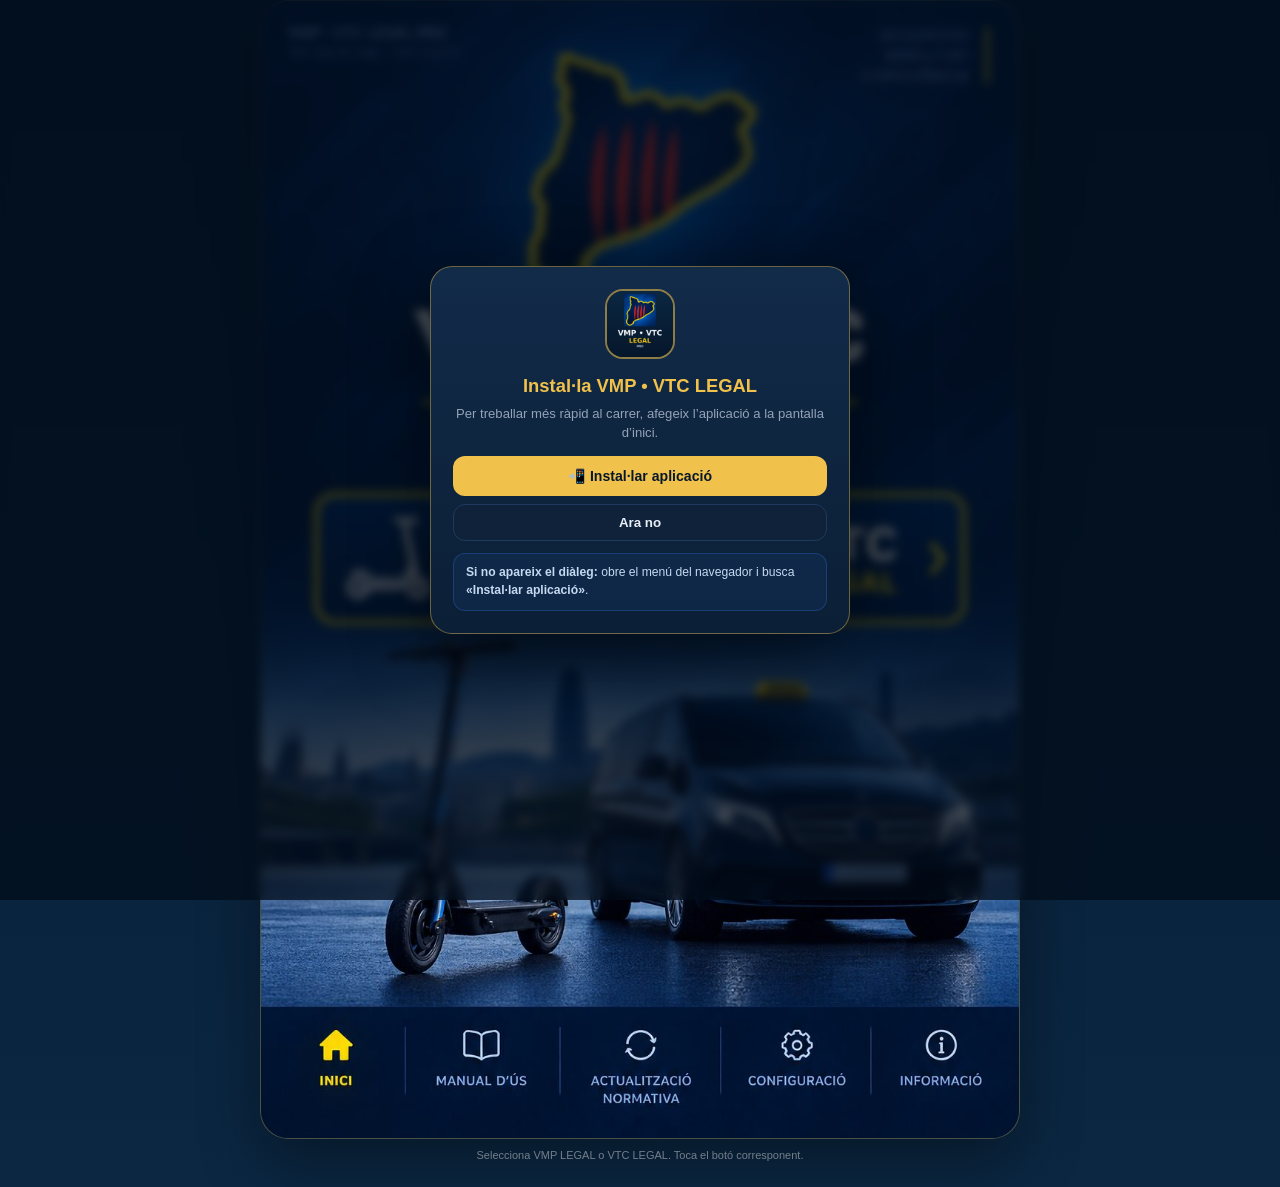
==== index.html @ f9c55f1a "Restore original home screen appearance" ====
<!doctype html>
<html lang="ca">
<head>
  <meta charset="utf-8">
  <meta name="viewport" content="width=device-width,initial-scale=1,viewport-fit=cover">
  <meta name="theme-color" content="#0b2742">
  <meta name="apple-mobile-web-app-capable" content="yes">
  <meta name="apple-mobile-web-app-status-bar-style" content="black-translucent">
  <meta name="apple-mobile-web-app-title" content="VMP • VTC">
  <link rel="manifest" href="./manifest.json">
  <link rel="preload" as="image" href="./home-splash.jpg" fetchpriority="high">
  <link rel="icon" href="./icon-192.png">
  <link rel="apple-touch-icon" href="./icon-192.png">
  <title>VMP • VTC</title>
  <style>

    :root {
      --bg: #0a1628;
      --card: #12253f;
      --accent: #f0c14b;
      --accent2: #3b82f6;
      --text: #e8eef7;
      --muted: #94a3b8;
      --danger: #ef4444;
      --ok: #22c55e;
      --border: #1e3a5f;
    }
    * { box-sizing: border-box; margin: 0; padding: 0; -webkit-tap-highlight-color: transparent; }
    body {
      font-family: -apple-system, BlinkMacSystemFont, "Segoe UI", Roboto, "Helvetica Neue", Arial, sans-serif;
      background: var(--bg);
      color: var(--text);
      min-height: 100dvh;
      display: flex;
      flex-direction: column;
      overflow-x: hidden;
      position: relative;
    }

    /* ===== MARCA D'AIGUA ===== */
    .watermark {
      position: fixed;
      top: 0; left: 0; right: 0; bottom: 0;
      pointer-events: none;
      z-index: 9999;
      overflow: hidden;
    }
    .watermark::before {
      content: "TIP 18675 CME  ·  TIP 1235 PL";
      position: absolute;
      top: 50%;
      left: 50%;
      transform: translate(-50%, -50%) rotate(-32deg);
      font-size: clamp(18px, 5vw, 28px);
      font-weight: 700;
      letter-spacing: 3px;
      color: rgba(240, 193, 75, 0.07);
      white-space: nowrap;
      user-select: none;
    }
    .watermark::after {
      content: "TIP 18675 CME  ·  TIP 1235 PL";
      position: absolute;
      top: 20%;
      left: 50%;
      transform: translate(-50%, -50%) rotate(-32deg);
      font-size: clamp(16px, 4.5vw, 24px);
      font-weight: 700;
      letter-spacing: 3px;
      color: rgba(240, 193, 75, 0.05);
      white-space: nowrap;
      user-select: none;
    }
    .wm-bottom {
      position: absolute;
      bottom: 18%;
      left: 50%;
      transform: translate(-50%, 50%) rotate(-32deg);
      font-size: clamp(16px, 4.5vw, 24px);
      font-weight: 700;
      letter-spacing: 3px;
      color: rgba(240, 193, 75, 0.05);
      white-space: nowrap;
      user-select: none;
      pointer-events: none;
    }

    header {
      background: linear-gradient(135deg, #1a3a6e 0%, #0f2744 100%);
      padding: 12px 16px 10px;
      display: flex;
      align-items: center;
      gap: 12px;
      border-bottom: 2px solid var(--accent);
      position: sticky;
      top: 0;
      z-index: 100;
    }
    header img {
      width: 48px;
      height: 48px;
      border-radius: 12px;
      object-fit: cover;
      border: 2px solid var(--accent);
    }
    header .title { flex: 1; }
    header h1 {
      font-size: 1.25rem;
      font-weight: 700;
      letter-spacing: 0.5px;
      color: var(--accent);
    }
    header p {
      font-size: 0.7rem;
      color: var(--muted);
      margin-top: 2px;
    }
    .tabs {
      display: flex;
      background: var(--card);
      border-bottom: 1px solid var(--border);
      position: sticky;
      top: 72px;
      z-index: 90;
      overflow-x: auto;
      overflow-y: hidden;
      -webkit-overflow-scrolling: touch;
      scrollbar-width: none;
      touch-action: pan-x;
    }
    .tabs::-webkit-scrollbar { display: none; }
    .tab {
      flex: 0 0 auto;
      min-width: 92px;
      text-align: center;
      padding: 12px 10px;
      font-size: 0.8rem;
      font-weight: 600;
      color: var(--muted);
      cursor: pointer;
      border: 0;
      border-bottom: 3px solid transparent;
      background: transparent;
      font-family: inherit;
      white-space: nowrap;
      transition: all 0.2s;
      -webkit-appearance: none;
      appearance: none;
      touch-action: manipulation;
    }
    .tab:active { transform: translateY(1px); }
    .tab.active {
      color: var(--accent);
      border-bottom-color: var(--accent);
      background: rgba(240,193,75,0.08);
    }
    .content {
      flex: 1;
      overflow-y: auto;
      padding: 16px;
      padding-bottom: 48px;
      position: relative;
      z-index: 1;
    }
    .panel { display: none; }
    .panel.active { display: block; animation: fadeIn 0.25s ease; }
    @keyframes fadeIn { from { opacity: 0; transform: translateY(6px); } to { opacity: 1; transform: none; } }
    @keyframes slideIn { from { opacity: 0; transform: translateX(30px); } to { opacity: 1; transform: none; } }

    /* ===== CONSULTA: Llista ===== */
    .search-box {
      background: var(--card);
      border-radius: 16px;
      padding: 16px;
      border: 1px solid var(--border);
      margin-bottom: 12px;
    }
    .search-box h2 {
      font-size: 1rem;
      margin-bottom: 8px;
      color: var(--accent);
    }
    .search-box p {
      font-size: 0.85rem;
      color: var(--muted);
      margin-bottom: 14px;
    }
    .chips {
      display: flex;
      flex-wrap: wrap;
      gap: 8px;
    }
    .chip {
      background: #1e3a5f;
      border: 1px solid var(--border);
      color: var(--text);
      padding: 10px 14px;
      border-radius: 999px;
      font-size: 0.82rem;
      cursor: pointer;
      transition: all 0.15s;
      user-select: none;
    }
    .chip:active {
      background: var(--accent);
      color: #0a1628;
      border-color: var(--accent);
      font-weight: 600;
      transform: scale(0.97);
    }

    /* ===== CONSULTA: Vista detall (segona pantalla) ===== */
    #consultaList, #consultaDetail {
      display: none;
    }
    #consultaList.active, #consultaDetail.active {
      display: block;
      animation: slideIn 0.25s ease;
    }

    .detail-header {
      display: flex;
      align-items: center;
      gap: 12px;
      margin-bottom: 16px;
    }
    .back-btn {
      background: #1e3a5f;
      border: 1px solid var(--border);
      color: var(--accent);
      padding: 10px 16px;
      border-radius: 12px;
      font-size: 0.9rem;
      font-weight: 600;
      cursor: pointer;
      display: flex;
      align-items: center;
      gap: 6px;
      white-space: nowrap;
    }
    .back-btn:active { background: #2a4a6f; }

    .detail-card {
      background: var(--card);
      border-radius: 20px;
      padding: 24px 20px;
      border: 1px solid var(--border);
      text-align: center;
    }
    .detail-card .badge {
      display: inline-block;
      font-size: 0.8rem;
      font-weight: 700;
      padding: 6px 14px;
      border-radius: 999px;
      margin-bottom: 16px;
      color: white;
    }
    .detail-card .badge.leve { background: #f59e0b; }
    .detail-card .badge.grave { background: var(--danger); }
    .detail-card .badge.muy_grave { background: #7f1d1d; }
    .detail-card h2 {
      font-size: 1.25rem;
      line-height: 1.3;
      margin-bottom: 16px;
      color: var(--text);
    }
    .detail-card .amount {
      font-size: 3rem;
      font-weight: 800;
      color: var(--accent);
      margin: 8px 0 4px;
      letter-spacing: -1px;
    }
    .detail-card .amount-label {
      font-size: 0.85rem;
      color: var(--muted);
      margin-bottom: 20px;
    }
    .detail-card .article {
      font-size: 0.9rem;
      color: var(--accent2);
      background: rgba(59,130,246,0.12);
      padding: 10px 14px;
      border-radius: 10px;
      margin-bottom: 16px;
      display: inline-block;
    }
    .detail-card .desc {
      font-size: 0.95rem;
      line-height: 1.5;
      color: #cbd5e1;
      text-align: left;
      margin-bottom: 16px;
    }
    .detail-card .note {
      text-align: left;
      padding: 14px;
      background: rgba(240,193,75,0.1);
      border-left: 4px solid var(--accent);
      border-radius: 0 10px 10px 0;
      font-size: 0.85rem;
      color: #fde68a;
      line-height: 1.4;
    }

    /* ===== NOMENCLÀTOR ===== */
    .search-input {
      width: 100%;
      background: var(--card);
      border: 1px solid var(--border);
      border-radius: 12px;
      padding: 12px 16px;
      color: var(--text);
      font-size: 1rem;
      margin-bottom: 16px;
      outline: none;
    }
    .search-input:focus { border-color: var(--accent); }
    .norm-item {
      background: var(--card);
      border: 1px solid var(--border);
      border-radius: 12px;
      padding: 14px;
      margin-bottom: 10px;
    }
    .norm-item h4 {
      font-size: 0.95rem;
      color: var(--accent);
      margin-bottom: 6px;
    }
    .norm-item p {
      font-size: 0.85rem;
      color: #cbd5e1;
      line-height: 1.4;
    }
    .norm-item .tag {
      display: inline-block;
      font-size: 0.7rem;
      background: #1e3a5f;
      color: var(--muted);
      padding: 2px 8px;
      border-radius: 6px;
      margin-top: 8px;
    }

    /* ===== GUIA ===== */
    .guide-section {
      background: var(--card);
      border-radius: 16px;
      padding: 16px;
      border: 1px solid var(--border);
      margin-bottom: 14px;
    }
    .guide-section h3 {
      font-size: 1rem;
      color: var(--accent);
      margin-bottom: 10px;
    }
    .guide-section ul {
      padding-left: 18px;
      font-size: 0.9rem;
      line-height: 1.55;
      color: #cbd5e1;
    }
    .guide-section li { margin-bottom: 6px; }
    .guide-section strong { color: var(--text); }
    .footer-note {
      text-align: center;
      font-size: 0.7rem;
      color: var(--muted);
      padding: 20px 12px;
      line-height: 1.4;
    }

    /* ===== BANNER INSTAL·LAR ===== */
    .install-banner {
      display: none;
      background: linear-gradient(135deg, #1a3a6e, #0f2744);
      border: 1px solid var(--accent);
      border-radius: 14px;
      padding: 14px 16px;
      margin-bottom: 14px;
      align-items: center;
      gap: 12px;
      box-shadow: 0 4px 20px rgba(0,0,0,0.35);
    }
    .install-banner.show { display: flex; animation: fadeIn 0.3s ease; }
    .install-banner .ib-icon {
      font-size: 1.8rem;
      flex-shrink: 0;
    }
    .install-banner .ib-text { flex: 1; min-width: 0; }
    .install-banner .ib-text strong {
      display: block;
      color: var(--accent);
      font-size: 0.95rem;
      margin-bottom: 2px;
    }
    .install-banner .ib-text span {
      font-size: 0.78rem;
      color: var(--muted);
    }
    .install-banner .ib-btn {
      background: var(--accent);
      color: #0a1628;
      border: none;
      border-radius: 10px;
      padding: 10px 14px;
      font-weight: 700;
      font-size: 0.85rem;
      cursor: pointer;
      white-space: nowrap;
      flex-shrink: 0;
    }
    .install-banner .ib-btn:active { transform: scale(0.97); }
    .install-banner .ib-close {
      background: transparent;
      border: none;
      color: var(--muted);
      font-size: 1.2rem;
      cursor: pointer;
      padding: 4px 6px;
      line-height: 1;
      flex-shrink: 0;
    }
    .ios-hint {
      display: none;
      background: var(--card);
      border: 1px solid var(--border);
      border-radius: 12px;
      padding: 12px 14px;
      margin-bottom: 14px;
      font-size: 0.85rem;
      color: #cbd5e1;
      line-height: 1.45;
    }
    .ios-hint.show { display: block; }
    .ios-hint strong { color: var(--accent); }


    /* Barra fixa d'instal·lació (sempre visible) */
    .install-fixed {
      display: none;
      position: fixed;
      left: 0; right: 0; bottom: 0;
      z-index: 500;
      background: linear-gradient(135deg, #1a3a6e 0%, #0a1628 100%);
      border-top: 2px solid var(--accent);
      padding: 12px 16px;
      padding-bottom: max(12px, env(safe-area-inset-bottom));
      align-items: center;
      gap: 12px;
      box-shadow: 0 -6px 24px rgba(0,0,0,0.45);
    }
    .install-fixed.show { display: flex; }
    .install-fixed .ib-text { flex: 1; min-width: 0; }
    .install-fixed .ib-text strong {
      display: block;
      color: var(--accent);
      font-size: 0.95rem;
    }
    .install-fixed .ib-text span {
      font-size: 0.75rem;
      color: var(--muted);
    }
    .install-fixed .ib-btn {
      background: var(--accent);
      color: #0a1628;
      border: none;
      border-radius: 12px;
      padding: 12px 18px;
      font-weight: 800;
      font-size: 0.9rem;
      cursor: pointer;
      white-space: nowrap;
    }
    .install-fixed .ib-close {
      background: transparent;
      border: none;
      color: var(--muted);
      font-size: 1.4rem;
      cursor: pointer;
      padding: 4px 8px;
      line-height: 1;
    }
    body.has-install-bar .content {
      padding-bottom: 90px;
    }

  
    /* ===== INICI / SELECTOR ===== */
    .install-modal{position:fixed;inset:0;z-index:10000;display:none;align-items:center;justify-content:center;padding:20px;background:rgba(2,12,24,.72);backdrop-filter:blur(5px);}
    .install-modal.show{display:flex;animation:fadeIn .22s ease;}
    .install-card{width:min(420px,100%);background:linear-gradient(180deg,#122b49,#0b1f36);border:1px solid rgba(240,193,75,.42);border-radius:22px;box-shadow:0 24px 70px rgba(0,0,0,.5);padding:22px;color:var(--text);text-align:center;}
    .install-card .install-logo{width:70px;height:70px;object-fit:cover;border-radius:18px;margin:0 auto 12px;border:2px solid rgba(240,193,75,.55);}
    .install-card h2{font-size:1.15rem;color:var(--accent);margin-bottom:7px;}
    .install-card p{font-size:.82rem;line-height:1.45;color:var(--muted);margin-bottom:14px;}
    .install-card .install-main{width:100%;border:0;border-radius:12px;padding:12px;background:var(--accent);color:#08182b;font-weight:800;font-size:.88rem;cursor:pointer;margin-bottom:8px;}
    .install-card .install-later{width:100%;border:1px solid var(--border);border-radius:12px;padding:10px;background:#10223a;color:var(--text);font-weight:700;cursor:pointer;}
    .install-card .install-help{display:none;text-align:left;background:rgba(59,130,246,.08);border:1px solid rgba(59,130,246,.25);border-radius:12px;padding:10px 12px;margin:12px 0 0;color:#c5d9f0;font-size:.76rem;line-height:1.45;}
    .install-card .install-help.show{display:block;}
    .home-screen{min-height:100dvh;display:flex;align-items:flex-start;justify-content:center;padding:0 0 26px;box-sizing:border-box;overflow-y:auto;background:linear-gradient(180deg,#061b32 0%,#0b2742 100%);}
    .home-wrap{width:min(760px,100%);text-align:center;position:relative;}
    .home-art{position:relative;width:100%;aspect-ratio:auto;border-radius:28px;overflow:hidden;box-shadow:0 22px 60px rgba(0,0,0,.38);border:1px solid rgba(240,193,75,.28);background:#0b2742;}
    .home-art img{display:block;width:100%;height:auto;object-fit:contain;}
    .home-hit{position:absolute;border:0;background:transparent;cursor:pointer;z-index:3;border-radius:28px;}
    .home-hit:focus-visible{outline:3px solid #fff;outline-offset:3px;}
    .home-hit.vmp{left:6%;top:40.5%;width:41%;height:10.5%;}
    .home-hit.vtc{right:6%;top:40.5%;width:41%;height:10.5%;}
    .home-hit.home{display:none;}
    .home-hint{position:absolute;left:12px;right:12px;bottom:4px;color:rgba(255,255,255,.65);font-size:10px;pointer-events:none;z-index:2;}
    .home-note{margin-top:10px;font-size:11px;color:rgba(232,238,247,.62);}
    .home-screen .install-fixed{display:none;}
    body.home-mode header, body.home-mode nav.tabs, body.home-mode main.content{display:none;}
    body.home-mode .home-screen{display:flex;}
    body:not(.home-mode) .home-screen{display:none;}
    .home-top{display:flex;align-items:center;gap:8px;}
    .home-btn{border:0;background:rgba(255,255,255,.14);color:#fff;border-radius:10px;padding:9px 11px;font-size:14px;font-weight:700;cursor:pointer;}
    .home-btn:hover{background:rgba(255,255,255,.22);}
    .branch-title{font-size:11px;opacity:.8;display:block;margin-top:2px;}
    .source-note{font-size:12px;color:#b8c9dc;margin-top:16px;line-height:1.45;}
    .vtc-official-link{display:block;margin:12px 0 10px;color:#8fd3ff!important;text-decoration:underline;text-decoration-thickness:2px;text-underline-offset:3px;font-weight:800;font-size:14px;line-height:1.4;}
    .vtc-official-link:visited{color:#8fd3ff!important;}
    .vtc-official-link:active,.vtc-official-link:focus{color:#ffe27a!important;}
    .warning-note{background:#fff7e8;border:1px solid #f0d7a2;border-radius:14px;padding:12px 14px;color:#715b2a;font-size:13px;line-height:1.45;margin-bottom:14px;}
    @media (max-width:640px){
      .home-screen{padding:0 0 12px;}
      .home-wrap{width:100%;}
      .home-art{border-radius:0;border-left:0;border-right:0;}
      .home-note{padding:0 12px;}
    }

    /* ===== VERIFICADOR VMP ===== */
    .checker-intro {
      background: linear-gradient(135deg, rgba(240,193,75,.12), rgba(59,130,246,.08));
      border: 1px solid var(--border);
      border-radius: 16px;
      padding: 16px;
      margin-bottom: 14px;
    }
    .checker-intro h2 { color: var(--accent); font-size: 1.05rem; margin-bottom: 7px; }
    .checker-intro p { color: var(--muted); font-size: .84rem; line-height: 1.45; }
    .checker-section {
      background: var(--card); border: 1px solid var(--border); border-radius: 16px;
      padding: 14px; margin-bottom: 12px;
    }
    .checker-section h3 { font-size: .92rem; color: var(--accent); margin-bottom: 10px; }
    .check-question {
      padding: 12px 0; border-top: 1px solid rgba(148,163,184,.14);
    }
    .check-question:first-child { border-top: 0; padding-top: 0; }
    .check-question:last-child { padding-bottom: 0; }
    .check-question label.title { display:block; font-size:.86rem; font-weight:650; margin-bottom:8px; line-height:1.35; }
    .check-options { display:grid; grid-template-columns:repeat(2,minmax(0,1fr)); gap:7px; }
    .check-option { position:relative; }
    .check-option input { position:absolute; opacity:0; pointer-events:none; }
    .check-option span {
      display:block; text-align:center; padding:9px 8px; border:1px solid var(--border);
      border-radius:10px; background:#10223a; color:var(--muted); font-size:.78rem; cursor:pointer;
    }
    .check-option input:checked + span { background:rgba(240,193,75,.14); border-color:var(--accent); color:var(--text); font-weight:700; }
    .check-options.check-single{grid-template-columns:1fr;}
    .check-option.issue span{display:flex;align-items:center;text-align:left;gap:8px;}
    .check-option.issue input:checked + span{background:rgba(239,68,68,.12);border-color:rgba(239,68,68,.65);color:#ffd4d4;}
    .checker-mode-note{background:rgba(34,197,94,.08);border:1px solid rgba(34,197,94,.25);border-radius:12px;padding:11px 13px;color:#c9f4d5;font-size:.78rem;line-height:1.45;margin-bottom:12px;}
    .quick-panel{background:linear-gradient(135deg,rgba(59,130,246,.12),rgba(240,193,75,.08));border:1px solid var(--border);border-radius:16px;padding:14px;margin-bottom:12px;}
    .quick-panel h3{margin:0 0 5px;color:var(--accent);font-size:.95rem;}
    .quick-panel p{margin:0 0 10px;color:var(--muted);font-size:.76rem;line-height:1.4;}
    .quick-grid{display:grid;grid-template-columns:repeat(2,minmax(0,1fr));gap:7px;}
    .quick-actions{display:flex;gap:8px;margin-top:10px;}
    .quick-actions button{flex:1;border:0;border-radius:11px;padding:11px;font-weight:800;cursor:pointer;}
    .quick-primary{background:var(--accent);color:#0a1628;}
    .quick-secondary{background:#1e3a5f;color:var(--text);border:1px solid var(--border)!important;}
    .acta-meta{display:grid;grid-template-columns:repeat(2,minmax(0,1fr));gap:8px;background:#0d2036;border:1px solid var(--border);border-radius:12px;padding:10px;margin-bottom:10px;}
    .acta-meta div{font-size:.76rem;color:var(--muted);line-height:1.4;}
    .acta-meta b{display:block;color:var(--text);font-size:.8rem;}
    .observations{width:100%;min-height:76px;resize:vertical;background:#0b1b2e;color:var(--text);border:1px solid var(--border);border-radius:9px;padding:9px 10px;font:inherit;font-size:.82rem;box-sizing:border-box;}
    .print-only{display:none;}
    @media print{
      body{background:#fff!important;color:#111!important;}
      body.home-mode{display:none!important;}
      header,nav,.install-fixed,.install-banner,.ios-hint,.checker-intro,.checker-mode-note,.checker-actions,.quick-panel,.checker-section,.checker-note,.checker-disclaimer{display:none!important;}
      main.content{max-width:none!important;padding:0!important;}
      .panel,.checker-result{display:block!important;}
      #consulta,#nomenclator,#guia{display:none!important;}
      .checker-result{margin:0!important;color:#111!important;}
      .result-head,.result-box,.result-item,.result-total,.acta-meta{background:#fff!important;color:#111!important;border-color:#bbb!important;}
      .result-sub,.result-item span,.acta-meta div{color:#333!important;}
      .print-only{display:block!important;}
      .result-actions{display:none!important;}
      .result-item strong,.result-status,.result-section-title,.result-total b{color:#111!important;}
      *{box-shadow:none!important;}
    }
    @media (max-width:640px){.quick-grid,.acta-meta{grid-template-columns:1fr;}}
    .checker-actions { display:flex; gap:8px; margin-top:12px; }
    .checker-btn { flex:1; border:0; border-radius:12px; padding:12px; font-weight:700; cursor:pointer; font-size:.85rem; }
    .checker-btn.primary { background:var(--accent); color:#0a1628; }
    .checker-btn.secondary { background:#1e3a5f; color:var(--text); }
    .checker-result { display:none; margin-top:14px; }
    .checker-result.show { display:block; animation:fadeIn .25s ease; }
    .result-head { border-radius:16px; padding:16px; border:1px solid var(--border); margin-bottom:10px; }
    .result-head.ok { background:rgba(34,197,94,.10); border-color:rgba(34,197,94,.45); }
    .result-head.bad { background:rgba(239,68,68,.10); border-color:rgba(239,68,68,.45); }
    .result-head.unknown { background:rgba(240,193,75,.10); border-color:rgba(240,193,75,.45); }
    .result-status { font-size:1.15rem; font-weight:800; margin-bottom:5px; }
    .result-sub { color:var(--muted); font-size:.8rem; line-height:1.4; }
    .result-item { background:var(--card); border:1px solid var(--border); border-left:4px solid var(--danger); border-radius:12px; padding:12px; margin-bottom:8px; }
    .result-item.ok { border-left-color:var(--ok); }
    .result-item strong { display:block; font-size:.84rem; margin-bottom:4px; }
    .result-item span { color:var(--muted); font-size:.76rem; line-height:1.4; }
    .result-total { background:#10223a; border:1px solid var(--border); border-radius:12px; padding:12px; margin-top:10px; font-size:.84rem; }
    .result-total b { color:var(--accent); }
    .checker-disclaimer { color:var(--muted); font-size:.72rem; line-height:1.4; margin-top:12px; }
    @media (max-width:420px){ .check-options{grid-template-columns:1fr;} }

    .checker-topbar{display:flex;justify-content:space-between;align-items:center;gap:10px;margin-bottom:12px;}
    .checker-progress{height:7px;background:#0b1b2e;border-radius:999px;overflow:hidden;flex:1;border:1px solid var(--border);}
    .checker-progress span{display:block;height:100%;width:0;background:var(--accent);transition:width .25s ease;}
    .checker-step{font-size:.72rem;color:var(--muted);white-space:nowrap;}
    .checker-grid{display:grid;grid-template-columns:repeat(2,minmax(0,1fr));gap:10px;}
    .checker-field{background:#10223a;border:1px solid var(--border);border-radius:12px;padding:11px;}
    .checker-field.full{grid-column:1/-1;}
    .checker-field label{display:block;font-size:.76rem;color:var(--muted);margin-bottom:6px;font-weight:650;}
    .checker-field input[type=text],.checker-field select{width:100%;background:#0b1b2e;color:var(--text);border:1px solid var(--border);border-radius:9px;padding:9px 10px;outline:none;font-size:.82rem;}
    .checker-field input[type=text]:focus,.checker-field select:focus{border-color:var(--accent);}
    .checker-note{background:rgba(59,130,246,.08);border:1px solid rgba(59,130,246,.25);border-radius:12px;padding:10px 12px;color:#bfd4ee;font-size:.75rem;line-height:1.4;margin-top:10px;}
    .checker-section .section-kicker{font-size:.7rem;text-transform:uppercase;letter-spacing:.08em;color:var(--muted);margin-bottom:4px;}
    .result-grid{display:grid;grid-template-columns:repeat(2,minmax(0,1fr));gap:9px;margin-bottom:10px;}
    .result-box{background:#10223a;border:1px solid var(--border);border-radius:12px;padding:12px;}
    .result-box .rb-label{font-size:.68rem;color:var(--muted);text-transform:uppercase;letter-spacing:.06em;margin-bottom:5px;}
    .result-box .rb-value{font-size:.95rem;font-weight:800;}
    .result-box.ok .rb-value{color:var(--ok)} .result-box.bad .rb-value{color:var(--danger)} .result-box.unknown .rb-value{color:var(--accent)}
    .result-actions{display:flex;gap:8px;margin:10px 0;}
    .result-actions button{flex:1;background:#1e3a5f;color:var(--text);border:1px solid var(--border);border-radius:10px;padding:10px;font-weight:700;cursor:pointer;}
    .result-item.info{border-left-color:var(--accent2);}
    .result-item.warn{border-left-color:var(--accent);}
    .result-section-title{font-size:.8rem;color:var(--accent);font-weight:800;margin:14px 0 7px;}
    .checker-mini{font-size:.72rem;color:var(--muted);line-height:1.4;margin-top:7px;}
    @media (max-width:640px){.checker-grid,.result-grid{grid-template-columns:1fr}.checker-field.full{grid-column:auto}.checker-topbar{align-items:flex-start;flex-direction:column}.checker-progress{width:100%}}

  
    .history-toolbar{display:flex;gap:8px;flex-wrap:wrap;margin:12px 0}.history-toolbar input{flex:1;min-width:200px;padding:11px;border-radius:12px;border:1px solid #cfd7e3}.history-list{display:grid;gap:10px}.history-card{background:#fff;border:1px solid #d8e0ea;border-radius:16px;padding:14px;box-shadow:0 4px 12px rgba(0,0,0,.05)}.history-card h3{margin:0 0 6px}.history-meta{display:grid;grid-template-columns:repeat(2,minmax(0,1fr));gap:6px;font-size:.82rem;color:#526174}.history-actions{display:flex;gap:7px;flex-wrap:wrap;margin-top:10px}.history-actions button{border:0;border-radius:10px;padding:8px 10px;cursor:pointer}.evidence-preview{display:flex;gap:8px;flex-wrap:wrap;margin-top:8px}.evidence-preview img{width:76px;height:76px;object-fit:cover;border-radius:10px;border:1px solid #d8e0ea}.evidence-count{font-size:.8rem;color:var(--muted);margin-top:5px}.history-empty{text-align:center;color:var(--muted);padding:28px 10px;background:#fff;border-radius:16px;border:1px dashed #ccd6e2}
/* V12: eliminar barra fixa d'instal·lació que podia tapar els botons inferiors */
    .install-fixed{display:none!important;}
    body.has-install-bar .content{padding-bottom:48px!important;}

    /* ===== AMB VTC LOCAL DATABASE ===== */
    .vtc-subtabs{display:flex;gap:8px;margin:0 0 12px;overflow-x:auto;scrollbar-width:none}
    .vtc-subtabs::-webkit-scrollbar{display:none}
    .vtc-subtab{flex:0 0 auto;border:1px solid var(--border);background:#10223a;color:var(--muted);border-radius:11px;padding:10px 12px;font:inherit;font-size:.8rem;font-weight:800;cursor:pointer}
    .vtc-subtab.active{background:rgba(240,193,75,.13);border-color:var(--accent);color:var(--accent)}
    .vtc-subpanel{display:none}
    .vtc-subpanel.active{display:block;animation:fadeIn .2s ease}
    .amb-db-card{background:linear-gradient(135deg,rgba(34,197,94,.08),rgba(59,130,246,.08));border:1px solid var(--border);border-radius:16px;padding:15px;margin-bottom:12px}
    .amb-db-card h3{color:var(--accent);font-size:.98rem;margin-bottom:6px}
    .amb-db-card p{color:var(--muted);font-size:.78rem;line-height:1.45;margin-bottom:10px}
    .amb-file-row{display:flex;gap:8px;align-items:center;flex-wrap:wrap}
    .amb-file-input{flex:1;min-width:210px;background:#0b1b2e;color:var(--text);border:1px solid var(--border);border-radius:10px;padding:10px;font-size:.8rem}
    .amb-db-status{margin-top:10px;padding:10px 12px;border-radius:11px;background:#10223a;border:1px solid var(--border);color:var(--muted);font-size:.76rem;line-height:1.45}
    .amb-db-status.ok{border-color:rgba(34,197,94,.45);color:#c9f4d5}
    .amb-db-status.warn{border-color:rgba(240,193,75,.45);color:#fde68a}
    .amb-search{display:flex;gap:8px;margin-bottom:10px}
    .amb-search input{flex:1;background:#0b1b2e;color:var(--text);border:1px solid var(--border);border-radius:10px;padding:11px 12px;font-size:.9rem;outline:none}
    .amb-search input:focus{border-color:var(--accent)}
    .amb-result-card{background:var(--card);border:1px solid var(--border);border-radius:14px;padding:14px;margin-top:10px}
    .amb-result-card.ok{border-color:rgba(34,197,94,.5)}
    .amb-result-card.bad{border-color:rgba(239,68,68,.5)}
    .amb-result-title{font-weight:800;font-size:1rem;margin-bottom:8px}
    .amb-result-card.ok .amb-result-title{color:var(--ok)}
    .amb-result-card.bad .amb-result-title{color:var(--danger)}
    .amb-data-grid{display:grid;grid-template-columns:repeat(2,minmax(0,1fr));gap:7px}
    .amb-data-grid div{background:#10223a;border:1px solid var(--border);border-radius:9px;padding:9px}
    .amb-data-grid small{display:block;color:var(--muted);font-size:.66rem;margin-bottom:3px}
    .amb-data-grid strong{font-size:.78rem;word-break:break-word}
    .amb-update-note{font-size:.72rem;color:var(--muted);margin-top:9px;line-height:1.4}
    .amb-history{margin-top:10px}
    .amb-history-item{padding:9px 10px;border-top:1px solid rgba(148,163,184,.14);font-size:.73rem;color:var(--muted)}
    @media(max-width:640px){.amb-data-grid{grid-template-columns:1fr}.amb-file-row{display:block}.amb-file-input{display:block;width:100%;margin-bottom:8px}}


    /* ===== VTC SIMPLE / CONTROL DE CARRER ===== */
    .vtc-simple-head{background:linear-gradient(135deg,rgba(59,130,246,.16),rgba(240,193,75,.10));border:1px solid var(--border);border-radius:18px;padding:16px;margin-bottom:12px}
    .vtc-kicker{font-size:.7rem;font-weight:800;letter-spacing:1px;color:var(--accent);margin-bottom:4px}
    .vtc-simple-head h2{font-size:1.25rem;margin-bottom:5px}
    .vtc-simple-head p{color:var(--muted);font-size:.82rem;line-height:1.4}
    .vtc-plate-card{background:var(--card);border:1px solid var(--border);border-radius:18px;padding:16px;margin-bottom:12px;box-shadow:0 8px 24px rgba(0,0,0,.16)}
    .vtc-plate-card>label{display:block;font-size:.76rem;font-weight:800;color:var(--muted);text-transform:uppercase;letter-spacing:.7px;margin-bottom:7px}
    .vtc-plate-row{display:grid;grid-template-columns:minmax(0,1fr) auto;gap:8px}
    .vtc-plate-row input{width:100%;background:#09192d;border:2px solid var(--border);border-radius:13px;padding:13px 14px;color:var(--text);font-size:1.25rem;font-weight:800;letter-spacing:1px;text-transform:uppercase;outline:none}
    .vtc-plate-row input:focus{border-color:var(--accent)}
    .vtc-main-btn{border:0;border-radius:13px;padding:0 17px;background:var(--accent);color:#08182b;font-weight:850;font-size:.88rem;cursor:pointer;white-space:nowrap}
    .vtc-lookup-status{margin-top:10px;padding:9px 11px;border-radius:10px;background:#0c2038;color:var(--muted);font-size:.76rem;line-height:1.35}
    .vtc-source-row{display:flex;gap:8px;align-items:center;margin-top:9px}
    .vtc-source-row .vtc-official-link{flex:1;margin:0;font-size:.78rem}
    .vtc-source-row .quick-secondary{padding:9px 10px;font-size:.75rem}
    .vtc-mini-result{margin-top:9px}
    .vtc-info-strip{background:rgba(34,197,94,.08);border:1px solid rgba(34,197,94,.22);border-radius:12px;padding:10px 12px;color:#c9f4d5;font-size:.78rem;margin-bottom:10px}
    .vtc-vehicle-card,.vtc-issues-card{background:var(--card);border:1px solid var(--border);border-radius:16px;padding:13px;margin-bottom:10px}
    .vtc-card-title{display:flex;justify-content:space-between;gap:8px;align-items:center;color:var(--text);font-size:.88rem;font-weight:800;margin-bottom:10px}
    .vtc-card-title span{font-size:.68rem;font-weight:600;color:var(--muted)}
    .vtc-vehicle-grid{display:grid;grid-template-columns:1fr 1fr;gap:8px}
    .vtc-issue-grid{display:grid;grid-template-columns:1fr 1fr;gap:7px}
    .vtc-issue{display:flex;align-items:center;gap:8px;min-height:44px;padding:9px 10px;border:1px solid var(--border);border-radius:11px;background:#10223a;color:#cbd5e1;font-size:.76rem;cursor:pointer;line-height:1.25}
    .vtc-issue:has(input:checked){background:rgba(239,68,68,.12);border-color:rgba(239,68,68,.58);color:#ffe0e0}
    .vtc-issue input{width:18px;height:18px;accent-color:var(--danger);flex:0 0 auto}
    .vtc-extra{background:#0e2036;border:1px solid var(--border);border-radius:14px;margin-bottom:10px}
    .vtc-extra summary{cursor:pointer;list-style:none;padding:12px 13px;color:var(--muted);font-size:.8rem;font-weight:700}
    .vtc-extra summary::-webkit-details-marker{display:none}
    .vtc-extra-grid{display:grid;grid-template-columns:1fr 1fr;gap:8px;padding:0 13px 13px}
    .vtc-extra-grid .full{grid-column:1/-1}
    .vtc-bottom-actions{display:grid;grid-template-columns:minmax(0,1fr) auto;gap:8px;margin-top:4px}
    .vtc-generate{min-height:48px;font-size:.95rem!important}
    @media(max-width:560px){.vtc-plate-row{grid-template-columns:1fr}.vtc-main-btn{min-height:46px}.vtc-source-row{flex-wrap:wrap}.vtc-source-row .quick-secondary{flex:1}.vtc-issue-grid{grid-template-columns:1fr}.vtc-vehicle-grid,.vtc-extra-grid{grid-template-columns:1fr}.vtc-extra-grid .full{grid-column:auto}}

    /* ===== PANTALLES A PLE MÒBIL / RESULTATS ===== */
    html, body { min-height: 100%; }
    body { min-height: 100dvh; min-height: 100svh; }
    header { padding-top: max(12px, env(safe-area-inset-top)); }
    .content {
      min-height: calc(100dvh - 126px);
      min-height: calc(100svh - 126px);
      padding-bottom: max(32px, env(safe-area-inset-bottom));
    }
    .panel.active { min-height: 100%; }
    .app-result-screen {
      position: fixed;
      inset: 0;
      z-index: 7000;
      display: none;
      flex-direction: column;
      overflow-y: auto;
      -webkit-overflow-scrolling: touch;
      background: var(--bg);
      padding: max(12px, env(safe-area-inset-top)) 14px max(20px, env(safe-area-inset-bottom));
      animation: slideIn .22s ease;
    }
    .app-result-screen.show { display: flex; }
    .app-result-head {
      position: sticky;
      top: 0;
      z-index: 2;
      display: flex;
      align-items: center;
      gap: 10px;
      padding: 4px 0 12px;
      margin-bottom: 4px;
      background: linear-gradient(var(--bg) 78%, transparent);
    }
    .app-result-head h2 {
      flex: 1;
      min-width: 0;
      font-size: 1rem;
      color: var(--text);
    }
    .app-result-back {
      flex: 0 0 auto;
      border: 1px solid var(--border);
      border-radius: 11px;
      background: #1e3a5f;
      color: var(--accent);
      padding: 10px 13px;
      font: inherit;
      font-size: .82rem;
      font-weight: 800;
      cursor: pointer;
    }
    .app-result-body { width: 100%; max-width: 760px; margin: 0 auto; }
    .app-result-body > .checker-result,
    .app-result-body > .amb-result-card { margin-top: 0; }
    @media(max-width:640px){
      .content { padding-left: 12px; padding-right: 12px; }
      .app-result-screen { padding-left: 12px; padding-right: 12px; }
    }

</style>
<script src="https://cdn.sheetjs.com/xlsx-0.20.3/package/dist/xlsx.full.min.js"></script>
</head>
<body class="home-mode">
  <div class="watermark" aria-hidden="true"><span class="wm-bottom">TIP 18675 CME · TIP 1235 PL</span></div>

  <div class="install-modal" id="installModal" role="dialog" aria-modal="true" aria-labelledby="installModalTitle">
    <div class="install-card">
      <img class="install-logo" src="icon-192.png" alt="VMP • VTC">
      <h2 id="installModalTitle">Instal·la VMP • VTC LEGAL</h2>
      <p id="installModalText">Per treballar més ràpid al carrer, afegeix l’aplicació a la pantalla d’inici.</p>
      <button class="install-main" id="installModalBtn" type="button">📲 Instal·lar aplicació</button>
      <button class="install-later" id="installModalLater" type="button">Ara no</button>
      <div class="install-help" id="installModalHelp"></div>
    </div>
  </div>

  <section class="home-screen" id="homeScreen">
    <div class="home-wrap">
      <div class="home-art">
        <img src="home-splash.jpg" fetchpriority="high" decoding="async" alt="VMP • VTC LEGAL PRO — Policia Local La Palma de Cervelló">
        <button class="home-hit vmp" id="openVmp" type="button" aria-label="Obrir VMP LEGAL"></button>
        <button class="home-hit vtc" id="openVtc" type="button" aria-label="Obrir VTC LEGAL"></button>
      </div>
      <p class="home-note">Selecciona VMP LEGAL o VTC LEGAL. Toca el botó corresponent.</p>
    </div>
  </section>

  <header>
    <div class="home-top">
      <button class="home-btn" id="homeBtn" type="button">⌂ Inici</button>
      <img src="logo.jpg" alt="Logo Policia Local La Palma de Cervelló">
    </div>
    <div class="title">
      <h1 id="appTitle">VMP LEGAL</h1>
      <p id="appSubtitle">Normativa · Denúncies · Guia · En vigor 1/10/2026</p>
    </div>
  </header>

  <nav class="tabs" aria-label="Navegació de l'aplicació">
    <button type="button" class="tab active" data-tab="consulta">Consulta</button>
    <button type="button" class="tab vmp-only-tab" id="verificadorTab" data-tab="verificador">Verificador</button>
    <button type="button" class="tab vtc-only-tab" id="vtcVerifierTab" data-tab="vtcverificador">Comprovar VTC</button>
    <button type="button" class="tab" data-tab="nomenclator">Nomenclàtor</button>
    <button type="button" class="tab" data-tab="guia">Guia</button>
    <button type="button" class="tab" data-tab="manual">Manual d’ús</button>
    <button type="button" class="tab" data-tab="historial">🗂️ Historial</button>
  </nav>

  <main class="content">
    <div class="install-banner" id="installBanner">
      <div class="ib-icon">📲</div><div class="ib-text"><strong id="installBannerTitle">Instal·la VMP LEGAL</strong><span>Afegeix-la a la pantalla d'inici per accedir-hi més ràpid</span></div>
      <button class="ib-btn" id="installBtn">Instal·lar</button><button class="ib-close" id="installClose" aria-label="Tancar">×</button>
    </div>
    <div class="ios-hint" id="iosHint"><strong>Per instal·lar a l'iPhone:</strong> toca el botó <strong>Compartir</strong> i després <strong>«Afegeix a la pantalla d'inici»</strong>.</div>

    <section id="consulta" class="panel active">
      <div id="consultaList" class="active">
        <div class="search-box"><h2>🔍 Cercador de denúncies</h2><p id="consultaHelp">Toca una infracció per veure l’article i l’import de la sanció.</p><div class="chips" id="chips"></div></div>
      </div>
      <div id="consultaDetail"><div class="detail-header"><button class="back-btn" id="backBtn">← Tornar</button></div><div class="detail-card" id="detailCard"></div></div>
    </section>

    <section id="verificador" class="panel">
      <div class="checker-intro">
        <div class="checker-topbar"><div class="checker-step" id="checkerStepLabel">Pas 1 de 3</div><div class="checker-progress" aria-hidden="true"><span id="checkerProgressBar"></span></div></div>
        <h2>🛴 Verificador VMP · Fitxa de control</h2>
        <p>Omple la fitxa com si fos una comprovació al carrer. El sistema separa <strong>conformitat del vehicle</strong> i <strong>situació de circulació</strong>, i et mostra les dades que falten abans de donar un resultat.</p>
        <div class="checker-note">Actualitzat amb el règim estatal vigent el 2026: certificat VMP, inscripció, etiqueta identificativa i assegurança obligatòria. Els VMP no certificats comercialitzats abans del 22/01/2024 tenen règim transitori fins al 22/01/2027.</div>
      </div>

      <form id="vmpCheckerForm" novalidate>
        <div class="checker-mode-note">Marca <strong>només les incidències que detectis</strong>. Tot allò que deixis sense marcar es considerarà correcte/conforme i no caldrà completar totes les preguntes.</div>

        <div class="quick-panel" id="quickPanel">
          <h3>⚡ Mode ràpid</h3>
          <p>Per a una comprovació al carrer. Marca només les incidències essencials que detectis i genera la fitxa directament.</p>
          <div class="quick-grid">
            <label class="check-option issue"><input type="checkbox" data-quick="noRegistry"><span>⚠️ Sense registre</span></label>
            <label class="check-option issue"><input type="checkbox" data-quick="noInsurance"><span>⚠️ Sense assegurança</span></label>
            <label class="check-option issue"><input type="checkbox" data-quick="noCertificate"><span>⚠️ Sense certificat</span></label>
            <label class="check-option issue"><input type="checkbox" data-quick="modifiedBad"><span>⚠️ Vehicle manipulat</span></label>
            <label class="check-option issue"><input type="checkbox" data-quick="helmetBad"><span>⚠️ Sense casc</span></label>
            <label class="check-option issue"><input type="checkbox" data-quick="sidewalkBad"><span>⚠️ Vorera / zona vianants</span></label>
            <label class="check-option issue"><input type="checkbox" data-quick="roadBad"><span>⚠️ Via prohibida</span></label>
            <label class="check-option issue"><input type="checkbox" data-quick="passengerBad"><span>⚠️ Passatger</span></label>
            <label class="check-option issue"><input type="checkbox" data-quick="mobileBad"><span>⚠️ Mòbil</span></label>
            <label class="check-option issue"><input type="checkbox" data-quick="headphonesBad"><span>⚠️ Auriculars</span></label>
          </div>
          <div class="quick-actions">
            <button type="button" class="quick-primary" id="quickGenerate">⚡ Generar control ràpid</button>
            <button type="button" class="quick-secondary" id="quickOpenFull">Control complet →</button>
          </div>
        </div>

        <div class="checker-section checker-page" data-page="1">
          <div class="section-kicker">Identificació i documentació</div><h3>1. Fitxa del vehicle</h3>
          <div class="checker-grid">
            <div class="checker-field"><label for="checkBrand">Marca</label><input id="checkBrand" name="brand" type="text" placeholder="Opcional"></div>
            <div class="checker-field"><label for="checkModel">Model / versió</label><input id="checkModel" name="model" type="text" placeholder="Opcional"></div>
            <div class="checker-field"><label for="checkAgent">Agent / TIP</label><input id="checkAgent" name="agent" type="text" placeholder="Opcional"></div>
            <div class="checker-field"><label for="checkPlace">Lloc / adreça</label><input id="checkPlace" name="place" type="text" placeholder="Opcional"></div>
            <div class="checker-field full"><label>Incidències documentals</label><div class="check-options check-single">
              <label class="check-option issue"><input type="checkbox" name="serviceUse" value="yes"><span>⚠️ Ús de mercaderies / serveis (aplicar límits específics)</span></label>
              <label class="check-option issue"><input type="checkbox" name="noCertificate" value="yes"><span>⚠️ No disposa del certificat VMP exigible</span></label>
              <label class="check-option issue"><input type="checkbox" name="noRegistry" value="yes"><span>⚠️ No està inscrit al Registre de Vehicles</span></label>
              <label class="check-option issue"><input type="checkbox" name="noLabel" value="yes"><span>⚠️ No porta l’etiqueta identificativa exigible</span></label>
              <label class="check-option issue"><input type="checkbox" name="noInsurance" value="yes"><span>⚠️ No consta assegurança RC obligatòria en vigor</span></label>
            </div></div>
            <div class="checker-field full"><label>Règim del vehicle (opcional)</label><select name="market" id="checkMarket"><option value="">No indicar — assumir correcte</option><option value="before2024">Comercialitzat abans del 22/01/2024</option><option value="after2024">Comercialitzat des del 22/01/2024</option></select><div class="checker-mini">Si marques «no disposa de certificat», el sistema tindrà en compte aquest règim transitori quan correspongui.</div></div>
          </div>
        </div>

        <div class="checker-section checker-page" data-page="2" style="display:none">
          <div class="section-kicker">Conformitat tècnica</div><h3>2. Comprovació del VMP</h3>
          <div class="checker-grid">
            <div class="checker-field full"><label>Marca només les deficiències tècniques detectades</label><div class="check-options check-single">
              <label class="check-option issue"><input type="checkbox" name="electricBad"><span>⚠️ No és exclusivament elèctric o no és d’una sola plaça</span></label>
              <label class="check-option issue"><input type="checkbox" name="speedBad"><span>⚠️ Velocitat de disseny fora de 6–25 km/h</span></label>
              <label class="check-option issue"><input type="checkbox" name="modifiedBad"><span>⚠️ Vehicle modificat/manipulat (velocitat o potència)</span></label>
              <label class="check-option issue"><input type="checkbox" name="powerBad"><span>⚠️ Potència fora del límit aplicable</span></label>
              <label class="check-option issue"><input type="checkbox" name="dimensionsBad"><span>⚠️ Massa o dimensions fora dels límits aplicables</span></label>
              <label class="check-option issue"><input type="checkbox" name="brakesBad"><span>⚠️ No consten dos frens independents operatius</span></label>
              <label class="check-option issue"><input type="checkbox" name="hornBad"><span>⚠️ No consta avisador acústic integrat</span></label>
              <label class="check-option issue"><input type="checkbox" name="lightsTechBad"><span>⚠️ Falten llums davanteres/posteriors exigibles</span></label>
              <label class="check-option issue"><input type="checkbox" name="reflectorsBad"><span>⚠️ Falten catadiòptrics/reflectants exigibles</span></label>
              <label class="check-option issue"><input type="checkbox" name="factoryPlateBad"><span>⚠️ Falta la placa de marcatge del fabricant</span></label>
              <label class="check-option issue"><input type="checkbox" name="holderBad"><span>⚠️ No consta porta-identificador</span></label>
              <label class="check-option issue"><input type="checkbox" name="displayBad"><span>⚠️ No consta visualitzador integrat requerit</span></label>
            </div></div>
          </div>
          <div class="checker-note">No cal confirmar els elements que estiguin correctes: deixa’ls sense marcar. Els límits tècnics depenen del tipus de VMP i de l’ús declarat.</div>
        </div>

        <div class="checker-section checker-page" data-page="3" style="display:none">
          <div class="section-kicker">Conductor i situació</div><h3>3. Control de circulació</h3>
          <div class="checker-grid">
            <div class="checker-field full"><label for="checkArea">Municipi de la comprovació</label><select name="area" id="checkArea"><option value="barcelona">Barcelona</option><option value="lapalma">La Palma de Cervelló</option><option value="other">Altres municipis</option></select><div class="checker-mini" id="areaNote">A Barcelona s’apliquen les condicions municipals específiques. Per a altres municipis, el resultat indicarà quan cal contrastar l’ordenança local.</div></div>
            <div class="checker-field"><label for="checkAge">Edat del conductor (opcional)</label><input id="checkAge" name="ageNumber" type="text" inputmode="numeric" placeholder="Anys"></div>
            <div class="checker-field"><label>Incidències de circulació</label><div class="check-options check-single">
              <label class="check-option issue"><input type="checkbox" name="underAge"><span>⚠️ Conductor per sota de l’edat mínima aplicable</span></label>
              <label class="check-option issue"><input type="checkbox" name="helmetBad"><span>⚠️ No porta el casc exigible</span></label>
              <label class="check-option issue"><input type="checkbox" name="sidewalkBad"><span>⚠️ Circula per vorera / zona de vianants</span></label>
              <label class="check-option issue"><input type="checkbox" name="roadBad"><span>⚠️ Circula per via prohibida per als VMP</span></label>
              <label class="check-option issue"><input type="checkbox" name="passengerBad"><span>⚠️ Transporta un passatger</span></label>
              <label class="check-option issue"><input type="checkbox" name="headphonesBad"><span>⚠️ Utilitza auriculars durant la conducció</span></label>
              <label class="check-option issue"><input type="checkbox" name="mobileBad"><span>⚠️ Manipula el mòbil durant la conducció</span></label>
              <label class="check-option issue"><input type="checkbox" name="substancesBad"><span>⚠️ Incidència d’alcohol o drogues</span></label>
              <label class="check-option issue"><input type="checkbox" name="nightBad"><span>⚠️ Il·luminació insuficient amb poca visibilitat</span></label>
            </div></div>
          </div>
          <div class="checker-note">Barcelona té una ordenança específica. Si no marques cap incidència, el sistema entendrà que la situació observada és correcta segons les dades introduïdes. En altres municipis, contrasta l’ordenança local aplicable.</div>
          <div class="checker-field full" style="margin-top:10px"><label for="checkObs">Observacions de l’agent (opcional)</label><textarea id="checkObs" name="observations" class="observations" placeholder="Anota aquí qualsevol circumstància rellevant..."></textarea></div>
          <div class="checker-field full"><label for="checkEvidence">📸 Evidències fotogràfiques</label><input id="checkEvidence" name="evidence" type="file" accept="image/*" capture="environment" multiple><div class="checker-mini">Pots fer una foto directament amb el mòbil. Les imatges es guarden només en aquest dispositiu i queden associades al control.</div><div id="evidencePreview" class="evidence-preview"></div></div>
        </div>

        <div class="checker-actions">
          <button class="checker-btn secondary" type="button" id="checkerPrev" style="display:none">← Anterior</button>
          <button class="checker-btn primary" type="button" id="checkerNext">Següent →</button>
          <button class="checker-btn primary" type="submit" id="checkerSubmit" style="display:none">🔎 Generar fitxa de control</button>
          <button class="checker-btn secondary" type="button" id="checkerReset">Netejar</button>
        </div>
      </form>
      <div class="checker-result" id="checkerResult" aria-live="polite"></div>
    </section>

    <section id="vtcverificador" class="panel">
      <div class="vtc-simple-head">
        <div>
          <div class="vtc-kicker">🚕 CONTROL VTC</div>
          <h2>Comprovar vehicle</h2>
          <p>Introdueix la matrícula i comprova primer la situació del vehicle. Després marca només les incidències que detectis.</p>
        </div>
      </div>

      <div class="vtc-plate-card">
        <label for="vtcPlate">Matrícula</label>
        <div class="vtc-plate-row">
          <input id="vtcPlate" type="text" inputmode="text" autocomplete="off" placeholder="1234 ABC" maxlength="10" aria-label="Matrícula VTC">
          <button type="button" id="vtcOfficialLookup" class="vtc-main-btn">🔎 Comprovar</button>
        </div>
        <div id="vtcLookupStatus" class="vtc-lookup-status">Encara no s’ha comprovat cap matrícula.</div>
        <div class="vtc-source-row">
          <a class="vtc-official-link" href="https://apps.fomento.gob.es/crgt/servlet/ServletController?accion=inicio&estilo=default&lang=es&modulo=datosconsulta" target="_self">Obrir REAT oficial ↗</a>
          <button type="button" class="quick-secondary" id="ambCheckFromVtc">🏙️ Comprovar AMB</button>
        </div>
        <div id="ambVtcResult" class="vtc-mini-result" style="display:none"></div>
      </div>

      <div class="vtc-subtabs" role="tablist" aria-label="Eines VTC">
        <button type="button" class="vtc-subtab active" data-vtc-subtab="vtc-live">🚕 Control VTC</button>
        <button type="button" class="vtc-subtab" data-vtc-subtab="amb-local">🏙️ Llicències AMB</button>
      </div>

      <div id="amb-local" class="vtc-subpanel">
        <div class="amb-db-card">
          <h3>🏙️ Llicències VTC urbanes · AMB</h3>
          <p>Importa l’Excel mensual. El fitxer i les dades es guarden <strong>només en aquest dispositiu</strong>.</p>
          <div class="amb-file-row">
            <input id="ambFileInput" class="amb-file-input" type="file" accept=".xlsx,.xls,.csv,application/vnd.openxmlformats-officedocument.spreadsheetml.sheet,application/vnd.ms-excel,text/csv">
            <button type="button" class="checker-btn primary" id="ambImportBtn" style="flex:0 0 auto">📥 Actualitzar</button>
          </div>
          <div id="ambDbStatus" class="amb-db-status">Comprovant l’actualització AMB guardada en aquest dispositiu…</div>
        </div>
        <div class="amb-db-card">
          <h3>🔎 Buscar una matrícula</h3>
          <div class="amb-search">
            <input id="ambLocalPlate" type="text" inputmode="text" autocomplete="off" placeholder="Ex.: 4479 MHC" maxlength="10">
            <button type="button" class="checker-btn primary" id="ambLocalSearch" style="flex:0 0 130px">Cercar</button>
          </div>
          <div id="ambLocalResult"></div>
          <div class="amb-update-note">Consulta local basada en l’últim Excel importat. No s’envia cap dada a cap servidor.</div>
        </div>
        <div class="amb-db-card amb-history" id="ambImportHistoryCard" style="display:none">
          <h3>🗓️ Actualitzacions</h3>
          <div id="ambImportHistory"></div>
        </div>
      </div>

      <div id="vtc-live" class="vtc-subpanel active">
        <form id="vtcCheckerForm" class="vtc-simple-form">
          <div class="vtc-info-strip">✓ <strong>Regla ràpida:</strong> només marca el que realment detectes. El que no marques es considera correcte.</div>

          <div class="vtc-vehicle-card">
            <div class="vtc-card-title">🚗 Dades bàsiques <span>Opcional</span></div>
            <div class="vtc-vehicle-grid">
              <div class="checker-field"><label for="vtcBrand">Marca</label><input id="vtcBrand" name="brand" type="text" placeholder="Marca"></div>
              <div class="checker-field"><label for="vtcModel">Model</label><input id="vtcModel" name="model" type="text" placeholder="Model"></div>
            </div>
          </div>

          <div class="vtc-issues-card">
            <div class="vtc-card-title">⚠️ Què has detectat? <span>Marca les incidències</span></div>
            <div class="vtc-issue-grid">
              <label class="vtc-issue"><input type="checkbox" name="precontractacio"><span>Precontractació / interval</span></label>
              <label class="vtc-issue"><input type="checkbox" name="captacio"><span>Captació de clients</span></label>
              <label class="vtc-issue"><input type="checkbox" name="sense_autoritzacio"><span>Sense autorització VTC</span></label>
              <label class="vtc-issue"><input type="checkbox" name="fora_catalunya"><span>Àmbit territorial</span></label>
              <label class="vtc-issue"><input type="checkbox" name="registre_servei"><span>Registre del servei</span></label>
              <label class="vtc-issue"><input type="checkbox" name="documentacio"><span>Documentació / full de ruta</span></label>
              <label class="vtc-issue"><input type="checkbox" name="distintiu"><span>Distintiu VTC</span></label>
              <label class="vtc-issue"><input type="checkbox" name="asseguranca"><span>Assegurança</span></label>
              <label class="vtc-issue"><input type="checkbox" name="conductor"><span>Requisits del conductor</span></label>
              <label class="vtc-issue"><input type="checkbox" name="vehicle"><span>Requisits del vehicle</span></label>
              <label class="vtc-issue"><input type="checkbox" name="places"><span>Més de 9 places</span></label>
              <label class="vtc-issue"><input type="checkbox" name="captacio_amb"><span>Incidència específica AMB</span></label>
            </div>
          </div>

          <details class="vtc-extra">
            <summary>⚙️ Més dades del control</summary>
            <div class="vtc-extra-grid">
              <div class="checker-field"><label for="vtcAgent">Agent / TIP</label><input id="vtcAgent" name="agent" type="text" placeholder="Opcional"></div>
              <div class="checker-field"><label for="vtcPlace">Lloc / adreça</label><input id="vtcPlace" name="place" type="text" placeholder="Opcional"></div>
              <div class="checker-field full"><label for="vtcArea">Àmbit</label><select id="vtcArea" name="area"><option value="catalunya">Catalunya</option><option value="amb">Àrea Metropolitana de Barcelona</option><option value="municipal">Àmbit municipal específic</option></select></div>
              <div class="checker-field full"><label for="vtcObs">Observacions</label><textarea id="vtcObs" name="observations" class="observations" placeholder="Fets observats, hora de contractació, documentació mostrada, etc."></textarea></div>
            </div>
          </details>

          <div class="vtc-bottom-actions">
            <button class="checker-btn primary vtc-generate" type="submit">✓ Generar resultat</button>
            <button class="checker-btn secondary" type="button" id="vtcReset">Netejar</button>
          </div>
        </form>
        <div class="checker-result" id="vtcResult" aria-live="polite"></div>
      </div>
    </section>

    <section id="nomenclator" class="panel">
      <div class="search-box"><h2>🔎 Cercador de normativa</h2><p>Escriu el concepte i obre els resultats en una pantalla independent.</p><div style="display:grid;grid-template-columns:minmax(0,1fr) auto;gap:8px"><input type="search" class="search-input" id="normSearch" placeholder="Ex.: casc, registre, assegurança..." style="margin:0"><button type="button" class="checker-btn primary" id="normSearchBtn">Cercar</button></div></div>
      <div id="normList"></div>
    </section>

    <section id="manual" class="panel">
      <div id="manualVmp">
        <div class="guide-section"><h3>📘 Manual d’ús · VMP LEGAL</h3>
          <ul>
            <li><strong>Pantalla d’inici:</strong> tria <strong>VMP LEGAL</strong> per entrar a les funcions de VMP. Els botons de la portada són accessos directes reals.</li>
            <li><strong>Instal·lació:</strong> si l’app detecta que encara no està instal·lada, et mostrarà una proposta per afegir-la a la pantalla d’inici. A Android/navegadors compatibles es pot instal·lar directament; a iPhone/iPad trobaràs les passes de <strong>Compartir → Afegeix a la pantalla d’inici</strong>. Pots tancar l’avís i continuar utilitzant l’app al navegador.</li>
            <li><strong>Consulta:</strong> toca una infracció per veure la descripció, l’article i l’import de referència.</li>
            <li><strong>Verificador:</strong> utilitza el control ràpid per marcar incidències habituals o obre el control complet per revisar més dades.</li>
            <li><strong>Resultat:</strong> quan generes un control, el resultat s’obre en una <strong>pantalla completa independent</strong>. Prem <strong>← Tornar</strong> per tornar al formulari.</li>
            <li><strong>Fitxa de control:</strong> pots imprimir o generar PDF, copiar el resum, afegir observacions i, quan correspongui, fotografies/evidències.</li>
            <li><strong>Historial:</strong> les fitxes i evidències es guarden <strong>només en aquest dispositiu</strong>. No s’envien a cap servidor.</li>
            <li><strong>Nomenclàtor:</strong> escriu el terme que vols buscar i prem <strong>Cercar</strong>. Els resultats s’obren també en una pantalla completa; prem <strong>← Tornar</strong> per continuar.</li>
          </ul>
        </div>
        <div class="guide-section"><h3>🟢 🟠 🔴 Resultats</h3>
          <ul>
            <li>🟢 <strong>Vehicle conforme:</strong> no s’han marcat incidències.</li>
            <li>🟠 <strong>Revisar:</strong> hi ha una qüestió documental o transitòria que requereix contrast.</li>
            <li>🔴 <strong>Vehicle no conforme:</strong> s’ha marcat com a mínim una incidència.</li>
            <li>Els resultats són una <strong>fitxa orientativa de control</strong>; abans de formalitzar una denúncia cal comprovar el fet, la norma i l’àmbit aplicable.</li>
          </ul>
        </div>
      </div>

      <div id="manualVtc" style="display:none">
        <div class="guide-section"><h3>📘 Manual d’ús · VTC LEGAL</h3>
          <ul>
            <li><strong>Pantalla d’inici:</strong> tria <strong>VTC LEGAL</strong> per entrar al control VTC.</li>
            <li><strong>Control VTC:</strong> introdueix la matrícula i prem <strong>🔎 Comprovar</strong> per accedir a la consulta oficial del REAT.</li>
            <li><strong>Comprovar AMB:</strong> si disposes de la base mensual de l’AMB, pots consultar-la directament des de l’app.</li>
            <li><strong>Incidències:</strong> marca només allò que detectis. Les dades avançades (agent, lloc, àmbit i observacions) es poden obrir quan siguin necessàries.</li>
            <li><strong>Resultat:</strong> en generar la fitxa, el resultat s’obre en una <strong>pantalla completa independent</strong>. Prem <strong>← Tornar</strong> per tornar al control.</li>
            <li>Cada incidència mostra la <strong>base jurídica i la franja sancionadora</strong> disponible com a guia de qualificació.</li>
            <li><strong>Historial:</strong> les fitxes es guarden localment en el dispositiu.</li>
          </ul>
        </div>

        <div class="guide-section"><h3>🏙️ Base de llicències AMB</h3>
          <ul>
            <li>La base AMB es pot importar des d’un fitxer <strong>Excel (.xlsx/.xls) o CSV</strong> facilitat per l’AMB.</li>
            <li>El fitxer i les dades importades es guarden <strong>localment al mòbil</strong> mitjançant l’emmagatzematge del navegador.</li>
            <li>La base local permet buscar una matrícula i consultar les dades disponibles, com titular, vigència, registre, bastidor, marca i model.</li>
            <li>L’app conserva l’historial de les importacions locals per saber quina base s’ha carregat.</li>
            <li><strong>Important:</strong> aquesta base local no substitueix la font oficial ni implica que una matrícula estigui autoritzada si les dades no són actuals o no es poden contrastar.</li>
          </ul>
        </div>

        <div class="guide-section"><h3>🔄 Consulta oficial i dades locals</h3>
          <p class="source-note"><strong>REAT:</strong> la consulta oficial serveix per contrastar la situació actual de la matrícula. La base AMB és una còpia local de la informació importada per l’usuari. L’app no envia l’Excel a cap servidor.</p>
        </div>

        <div class="guide-section"><h3>📱 Navegació al mòbil</h3>
          <ul>
            <li>Les pantalles de consulta i resultat estan adaptades a la <strong>pantalla completa del mòbil</strong>.</li>
            <li>Quan una cerca genera un resultat independent, utilitza <strong>← Tornar</strong> en lloc de fer scroll per trobar el resultat.</li>
            <li>El botó <strong>⌂ Inici</strong> permet tornar a la portada per canviar entre VMP LEGAL i VTC LEGAL.</li>
          </ul>
        </div>
      </div>
    </section>

    <section id="historial" class="panel">
      <div class="checker-intro">
        <h2>🗂️ Historial de controls</h2>
        <p>Els controls es guarden <strong>només en aquest dispositiu</strong>. No s'envien a cap servidor.</p>
      </div>
      <div class="history-toolbar">
        <input id="historySearch" type="search" placeholder="🔎 Buscar marca, model, municipi...">
        <button type="button" id="clearHistory" class="quick-secondary">🗑️ Esborrar historial</button>
      </div>
      <div id="historyList" class="history-list"></div>
    </section>

    <section id="guia" class="panel">
      <div id="guideVmp">
        <div class="guide-section"><h3>📌 Què és un VMP?</h3><ul><li>Vehicle d’una o més rodes, <strong>una sola plaça</strong>, propulsat exclusivament per motors elèctrics.</li><li>Velocitat màxima de disseny entre <strong>6 i 25 km/h</strong>.</li><li>Inclou els patinets elèctrics més comuns.</li></ul></div>
        <div class="guide-section"><h3>📅 Novetats</h3><ul><li><strong>Edat mínima:</strong> 15 anys.</li><li><strong>Casc obligatori</strong> homologat o certificat.</li><li><strong>Element reflectant</strong> de nit o amb poca visibilitat.</li><li><strong>Armilla reflectant</strong> per als professionals.</li><li>Senyalització de maniobres amb el braç.</li></ul></div>
        <div class="guide-section"><h3>🚫 Prohibicions principals</h3><ul><li>Circular per <strong>voreres i zones peatonals</strong>.</li><li>Circular per <strong>autopistes, autovies, travesseres i túnels urbans</strong>.</li><li>Portar <strong>passatger</strong>.</li><li>Utilitzar <strong>auriculars</strong> o mòbil en marxa.</li><li>Circular sense registre o assegurança quan siguin exigibles.</li></ul></div>
        <div class="guide-section"><h3>⚖️ Font normativa</h3><ul><li>Reglament General de Circulació.</li><li>Text refós de la Llei sobre Trànsit, Circulació de Vehicles a Motor i Seguretat Vial.</li><li>Normativa específica sobre VMP i ordenances municipals.</li></ul></div>
      </div>
      <div id="guideVtc" style="display:none">
        <div class="warning-note"><strong>Àmbit:</strong> aquesta branca està preparada per a VTC a Catalunya, amb referències específiques a l’Àrea Metropolitana de Barcelona quan correspon. Les condicions municipals/metropolitanes poden variar segons l’àmbit territorial i la norma vigent.</div>
        <div class="guide-section"><h3>📌 Què és una VTC?</h3><ul><li>Activitat d’<strong>arrendament de vehicles amb conductor</strong> per al transport de persones.</li><li>El vehicle autoritzat pot tenir fins a <strong>9 places inclosa la del conductor</strong>.</li><li>Cal disposar de l’<strong>autorització VTC</strong> corresponent.</li></ul></div>
        <div class="guide-section"><h3>📋 Requisits bàsics a Catalunya</h3><ul><li>Conductor amb permís B o superior i <strong>2 anys d’antiguitat</strong>, segons la informació de la Generalitat.</li><li>Assegurança amb cobertura de fins a <strong>50 milions d’euros</strong> de responsabilitat civil pels viatgers.</li><li>Requisits específics del vehicle: places, antiguitat, longitud i altres característiques.</li><li>Els vehicles nous admesos a Catalunya han de complir els criteris ambientals indicats per la Generalitat.</li></ul></div>
        <div class="guide-section"><h3>🚫 Prohibicions principals</h3><ul><li>No circular per la via pública <strong>buscant clients</strong>.</li><li>No recollir clients que <strong>no hagin contractat prèviament</strong> el servei.</li><li>Respectar les obligacions de <strong>precontractació i comunicació del servei</strong>.</li><li>Complir les obligacions de registre, distintiu i documentació que corresponguin.</li></ul></div>
        <div class="guide-section"><h3>⚠️ Règim sancionador</h3><ul><li>La Generalitat informa de sancions de fins a <strong>2.000 €</strong> per determinats incompliments territorials o de precontractació.</li><li>Fins a <strong>4.000 €</strong> per recollida/captació de clients sense contractació prèvia en els supòsits indicats.</li><li>Fins a <strong>6.000 €</strong> per treballar sense autorització.</li><li>Algunes infraccions molt greus de la LOTT tenen forquilles específiques i poden comportar conseqüències addicionals.</li></ul></div>
        <div class="guide-section"><h3>⚖️ Fonts</h3><ul><li>Departament de Territori, Habitatge i Transició Ecològica — informació VTC i règim sancionador.</li><li>Llei 16/1987, de 30 de juliol, d’Ordenació dels Transports Terrestres (LOTT).</li><li>Llei 13/2021, de 1 d’octubre, sobre infraccions relatives al lloguer de vehicles amb conductor.</li><li>Normativa i ordenances de l’AMB quan el servei es presta en l’àmbit metropolità.</li></ul></div>
      </div>
      <p class="footer-note">Aplicació informativa. La qualificació i quantia de les sancions depenen de la norma aplicable, l’àmbit territorial i les circumstàncies del fet.<br><span id="footerName">VMP LEGAL</span><br>TIP 18675 CME · TIP 1235 PL</p>
    </section>
  </main>

  <div class="install-fixed" id="installFixed"><div class="ib-text"><strong id="installFixedTitle">Instal·la VMP LEGAL</strong><span>Afegeix-la a la pantalla d'inici</span></div><button class="ib-btn" id="installFixedBtn">Instal·lar</button><button class="ib-close" id="installFixedClose" aria-label="Tancar">×</button></div>

  <script>
    const VMP_INFRACCIONS = [
      { id:"casc", label:"Sense casc", tipus:"grave", import:200, article:"Art. 118 RGC (modificat pel RD 518/2026)", titol:"Circular sense casc de protecció", desc:"Des de l’1 d’octubre de 2026 el casc homologat o certificat és obligatori per a tots els usuaris de VMP, independentment de l’edat o del municipi. Ha d’anar correctament cordat.", nota:"Infracció greu. Amb pagament anticipat (20 dies) es redueix a 100 €." },
      { id:"edat", label:"Menor de 15 anys", tipus:"grave", import:200, article:"Art. 155 RGC (RD 518/2026)", titol:"Conduir un VMP sent menor de 15 anys", desc:"L’edat mínima estatal per conduir un vehicle de mobilitat personal és de 15 anys. Els menors no poden circular per vies obertes al trànsit.", nota:"Si el conductor és menor, la sanció la paguen els pares o tutors legals." },
      { id:"vorera", label:"Circular per vorera", tipus:"grave", import:200, article:"Art. 121.5 RGC / Llei de Trànsit", titol:"Circular per voreres o zones peatonals", desc:"Està totalment prohibit circular amb VMP per voreres, zones peatonals o espais reservats als vianants. Cal fer-ho per calçada o carril bici segons l’ordenança local.", nota:"És una de les denúncies més freqüents. Infracció greu: 200 €." },
      { id:"passatger", label:"Portar passatger", tipus:"leve", import:100, article:"Definició VMP + Instrucció DGT", titol:"Transportar un passatger al patinet", desc:"Els VMP estan concebuts per a una sola plaça. Portar una altra persona (encara que sigui un nen) constitueix infracció.", nota:"Sanció de 100 € (lleu)." },
      { id:"llums", label:"Sense llums (nit)", tipus:"grave", import:200, article:"RGC + RD 518/2026", titol:"Circular de nit o amb poca visibilitat sense alumbrat o sense element reflectant", desc:"De nit o quan les condicions redueixin la visibilitat, cal portar els llums del VMP encesos i almenys un element lluminós o reflectant visible a 150 metres.", nota:"L’obligació d’alumbrat permanent també de dia serà exigible a partir de l’1/10/2027." },
      { id:"armilla", label:"Sense armilla (nit/pro)", tipus:"grave", import:200, article:"RD 518/2026", titol:"No portar element reflectant de nit o armilla com a professional", desc:"De nit o amb poca visibilitat cal element reflectant. Els professionals (riders) que circulin amb VMP han de portar armilla reflectant en tot moment.", nota:"Infracció greu: 200 €." },
      { id:"auriculars", label:"Auriculares", tipus:"grave", import:200, article:"Art. 18 i 13 RGC / Llei de Trànsit", titol:"Utilitzar auriculars mentre es condueix", desc:"Està prohibit portar auriculars connectats a dispositius de so mentre es condueix un VMP.", nota:"Infracció greu: 200 €." },
      { id:"mobil", label:"Mòbil en mà", tipus:"grave", import:200, article:"Art. 13 RGC / Llei de Trànsit", titol:"Manipular el telèfon mòbil mentre es condueix", desc:"Està prohibit utilitzar o manipular el telèfon mòbil (o qualsevol dispositiu de comunicació) mentre es condueix un VMP.", nota:"Infracció greu: 200 €. Pot comportar pèrdua de punts si es té carnet de conduir." },
      { id:"velocitat", label:"Excés de velocitat (>25 km/h)", tipus:"grave", import:200, article:"Definició tècnica VMP + RGC", titol:"Circular a més de 25 km/h o amb vehicle no conforme", desc:"La velocitat màxima de disseny d’un VMP és de 25 km/h. Si el vehicle pot superar aquesta velocitat o s’ha modificat, deixa de ser un VMP legal i pot ser denunciat i immobilitzat.", nota:"A més de la multa, pot comportar la immobilització del vehicle." },
      { id:"registre", label:"Sense registre DGT", tipus:"grave", import:400, article:"RD 52/2026 · Registre de Vehicles Personals Lleugers", titol:"Circular sense estar inscrit al Registre de la DGT", desc:"Des de gener de 2026 tots els VMP han d’estar inscrits al Registre de Vehicles Personals Lleugers de la DGT i portar l’etiqueta identificativa.", nota:"Sanció habitual entre 202 i 610 €. Es pot acumular amb la d’assegurança." },
      { id:"asseguranca", label:"Sense assegurança", tipus:"grave", import:400, article:"RD 52/2026 · Assegurança obligatòria RC", titol:"Circular sense assegurança de responsabilitat civil", desc:"És obligatori disposar d’una assegurança de responsabilitat civil en vigor per a tots els VMP.", nota:"Sanció entre 202 i 610 € (fins a 800 € si la pòlissa existeix però no està en vigor). Es pot acumular amb la de registre." },
      { id:"alcohol", label:"Alcohol / drogues", tipus:"muy_grave", import:500, article:"Llei de Trànsit · Taxes d’alcohol i drogues", titol:"Conduir sota els efectes de l’alcohol o drogues", desc:"Les taxes d’alcohol i la prohibició de drogues s’apliquen també als conductors de VMP. La taxa per a menors és 0,0.", nota:"De 500 a 1.000 € (reincidència). Pot comportar immobilització del vehicle." },
      { id:"autopista", label:"Autopista / autovia / túnel", tipus:"grave", import:200, article:"RGC · Vies prohibides per a VMP", titol:"Circular per vies on els VMP estan prohibits", desc:"Està prohibit circular amb VMP per autopistes, autovies, travesseres i túnels urbans. Només es pot circular per vies interurbanes si hi ha via ciclista segregada.", nota:"Infracció greu: 200 €." },
      { id:"semafor", label:"No respectar semàfor", tipus:"grave", import:200, article:"Art. 146 i ss. RGC / Llei de Trànsit", titol:"No respectar el semàfor en vermell", desc:"Els conductors de VMP estan obligats a respectar els semàfors igual que la resta de vehicles. Passar en vermell és infracció greu.", nota:"Infracció greu: 200 €. Pot comportar pèrdua de punts si es té carnet." },
      { id:"pas_vianants", label:"Pas de vianants sense baixar", tipus:"grave", import:200, article:"RGC · Prioritat de vianants", titol:"Creuar un pas de vianants sense baixar del VMP", desc:"Als passos de vianants cal baixar del patinet i creuar a peu, respectant la prioritat dels vianants. Circular-hi muntat està prohibit.", nota:"Infracció greu: 200 €." },
      { id:"sentit_contrari", label:"Sentit contrari", tipus:"grave", import:200, article:"Art. 29 RGC", titol:"Circular en sentit contrari al permès", desc:"Circular en sentit contrari a l’establert a la via o al carril bici constitueix infracció greu.", nota:"Infracció greu: 200 €." },
      { id:"carril_bus", label:"Carril bus / taxi", tipus:"grave", import:200, article:"RGC + ordenances municipals", titol:"Circular per carril reservat a autobusos o taxis", desc:"Salvo senyalització específica que ho autoritzi, els VMP no poden circular pels carrils reservats a transport públic.", nota:"Infracció greu: 200 € (pot variar segons ordenança)." },
      { id:"no_senyalitzar", label:"No senyalitzar maniobra", tipus:"leve", import:100, article:"RD 518/2026 · Senyalització amb el braç", titol:"No advertir les maniobres amb el braç", desc:"Des de l’1 d’octubre de 2026 les maniobres de canvi de direcció s’han d’advertir mitjançant el braç.", nota:"Sanció habitual de 100 € (lleu)." },
      { id:"no_homologat", label:"Vehicle no homologat", tipus:"grave", import:200, article:"RD 52/2026 · Certificat de circulació", titol:"Circular amb VMP no homologat o sense certificat", desc:"Els VMP han de disposar del certificat de circulació corresponent. Els models antics tenen règim transitori limitat. Circular amb un vehicle no conforme pot comportar denúncia i immobilització.", nota:"Sovint s’acumula amb falta de registre. Possible immobilització." },
      { id:"modificat", label:"Vehicle modificat", tipus:"grave", import:200, article:"Reglament General de Vehicles + RGC", titol:"Circular amb VMP modificat (velocitat, potència...)", desc:"Qualsevol modificació que alteri les característiques tècniques (velocitat màxima, potència, etc.) fa que el vehicle deixi de ser un VMP legal.", nota:"Infracció greu + possible immobilització i retirada del vehicle." },
      { id:"estacionament", label:"Estacionament indegut", tipus:"leve", import:100, article:"Ordenances municipals + RGC", titol:"Estacionar el VMP de forma indeguda", desc:"Estacionar a voreres, passos de vianants, enllaços de transport, davant de portes d’emergència o bloquejant el pas de vianants o persones amb mobilitat reduïda està prohibit.", nota:"Sanció habitual entre 60 i 100 € segons ordenança municipal. Possible retirada." },
      { id:"prioritat", label:"No cedir prioritat", tipus:"grave", import:200, article:"Art. 21 i ss. RGC", titol:"No respectar la prioritat d’altres usuaris", desc:"No cedir el pas a vianants, ciclistes o altres vehicles quan es té l’obligació de fer-ho constitueix infracció greu.", nota:"Infracció greu: 200 €." },
      { id:"imprudencia", label:"Conducció temerària / imprudent", tipus:"muy_grave", import:500, article:"Llei de Trànsit · Art. 76 i 77", titol:"Conducció temerària o greument imprudent", desc:"Circular de forma temerària (zigzag entre vehicles, velocitat excessiva en zones peatonals, etc.) pot ser calificada com a infracció molt greu.", nota:"De 500 € en amunt. Possible immobilització i altres mesures." },
      { id:"documentacio", label:"No acreditar titularitat", tipus:"leve", import:100, article:"RD 52/2026 + ordenances", titol:"No poder acreditar la titularitat del VMP", desc:"En un control es pot exigir acreditar la titularitat del vehicle (registre DGT). No poder fer-ho pot comportar sanció i/o immobilització.", nota:"Sanció variable; sovint associada a falta de registre." },
      { id:"carga", label:"Càrrega indeguda / animals", tipus:"leve", import:100, article:"RGC + ordenances municipals", titol:"Transportar càrrega o animals de forma indeguda", desc:"Els VMP no estan dissenyats per transportar càrrega pesada ni animals. Fer-ho pot afectar l’estabilitat i la seguretat.", nota:"Sanció habitual de 100 € (lleu), segons ordenança." },
      { id:"auriculars_casco", label:"Casc amb auriculars no homologats", tipus:"grave", import:200, article:"Art. 18 RGC", titol:"Utilitzar dispositius d’àudio integrats no autoritzats", desc:"Només es permeten sistemes de comunicació homologats i en condicions de seguretat. Els auriculars convencionals (encara que vinguin amb el casc) estan prohibits si impedeixen la percepció acústica.", nota:"Infracció greu: 200 €." }
    ];
    const VMP_NOMENCLATOR = [
      { titol:"Edat mínima", text:"15 anys. Cap menor de 15 anys pot conduir un VMP per vies obertes al trànsit. Norma estatal des de l’1/10/2026.", tag:"RD 518/2026 · Art. 155 RGC" },
      { titol:"Casc obligatori", text:"Casc de protecció homologat o certificat, correctament cordat, per a tots els usuaris de VMP en tot moment.", tag:"RD 518/2026 · Art. 118 RGC" },
      { titol:"Element reflectant / armilla", text:"De nit o amb escassa visibilitat: element lluminós o reflectant visible a 150 m. Professionals (riders): armilla reflectant sempre.", tag:"RD 518/2026" },
      { titol:"Alumbrat", text:"Llums del vehicle encesos de nit i amb poca visibilitat. L’obligació d’alumbrat permanent també de dia entra en vigor l’1/10/2027.", tag:"RD 518/2026 · Disposició transitòria" },
      { titol:"Definició de VMP", text:"Vehicle d’una o més rodes, una sola plaça, propulsat exclusivament per motors elèctrics, velocitat màxima de disseny entre 6 i 25 km/h.", tag:"Reglament General de Vehicles" },
      { titol:"Prohibició de voreres", text:"Prohibit circular per voreres, zones peatonals i espais reservats als vianants.", tag:"Art. 121.5 RGC" },
      { titol:"Vies prohibides", text:"Prohibit circular per autopistes, autovies, travesseres i túnels urbans. En vies interurbanes només si hi ha via ciclista segregada.", tag:"RGC" },
      { titol:"Una sola plaça", text:"No es pot transportar passatgers. El VMP està dissenyat per a una única persona.", tag:"Definició VMP + Instruccions DGT" },
      { titol:"Auriculares i mòbil", text:"Prohibit utilitzar auriculars connectats a dispositius de so i manipular el telèfon mòbil mentre es condueix.", tag:"Art. 13 i 18 RGC" },
      { titol:"Registre a la DGT", text:"Obligatori des de gener 2026. Cal inscriure el VMP al Registre de Vehicles Personals Lleugers i portar l’etiqueta identificativa.", tag:"RD 52/2026" },
      { titol:"Assegurança de RC", text:"Obligatòria des de gener 2026. Assegurança de responsabilitat civil en vigor per a tots els VMP.", tag:"RD 52/2026" },
      { titol:"Senyalització de maniobres", text:"Les maniobres de canvi de direcció s’han d’advertir amb el braç.", tag:"RD 518/2026" },
      { titol:"Velocitat màxima", text:"25 km/h de velocitat màxima de disseny. Superar-la o modificar el vehicle pot convertir-lo en il·legal.", tag:"Definició tècnica VMP" },
      { titol:"Alcohol i drogues", text:"S’apliquen les mateixes taxes que a la resta de conductors. Menors: taxa 0,0.", tag:"Llei de Trànsit" },
      { titol:"Certificat del vehicle", text:"Els models nous han de disposar de certificat de circulació. Els antics tenen règim transitori fins a gener 2027 en alguns casos.", tag:"RD 52/2026 · Annexos" },
      { titol:"Semàfors i prioritat", text:"Els VMP han de respectar semàfors, senyals i prioritats igual que la resta de vehicles.", tag:"RGC" },
      { titol:"Passos de vianants", text:"Cal baixar del VMP per creuar un pas de vianants. Circular-hi muntat està prohibit.", tag:"RGC + ordenances" },
      { titol:"Carrils reservats", text:"Prohibit circular per carrils bus/taxi tret que l’ordenança o la senyalització ho autoritzi expressament.", tag:"RGC + ordenances municipals" },
      { titol:"Estacionament", text:"No es pot estacionar bloquejant el pas de vianants, persones amb mobilitat reduïda, ni a zones prohibides per ordenança.", tag:"Ordenances municipals" },
      { titol:"Ordenances municipals", text:"Els ajuntaments poden regular per quines vies concretes es pot circular (carrils bici, calçades, etc.) i altres aspectes complementaris.", tag:"Autonomia local" }
    ];
    const VTC_INFRACCIONS = [
  {id:"precontractacio",label:"Sense precontractació",tipus:"muy_grave",import:"1.001–2.000 €",article:"Decret llei 9/2022 · art. 11.k + art. 14.1.c",titol:"Prestar el servei sense respectar la precontractació exigible",desc:"El servei VTC s’ha de prestar d’acord amb les condicions de precontractació aplicables. A Catalunya, la Generalitat informa d’un interval mínim de 15 minuts entre la contractació i la prestació del servei.",nota:"A l’Àrea Metropolitana de Barcelona poden existir condicions metropolitanes específiques. Comprova sempre l’àmbit territorial i la norma vigent."},
  {id:"captacio",label:"Captació de clients",tipus:"muy_grave",import:"1.001–2.000 €",article:"Decret llei 9/2022 · art. 11.j / 11.l + art. 14.1.c",titol:"Recollir clients sense contractació prèvia o circular a la recerca de clients",desc:"Els VTC no poden circular per les vies públiques buscant clients ni propiciar la captació de viatgers que no hagin contractat prèviament el servei.",nota:"La Generalitat informa de multes de fins a 4.000 € i immobilització del vehicle en aquests supòsits."},
  {id:"sense_autoritzacio",label:"Sense autorització VTC",tipus:"muy_grave",import:"4.001–6.000 €",article:"Decret llei 9/2022 · art. 11.a + art. 14.1.e",titol:"Prestar serveis sense l’autorització VTC exigible",desc:"L’activitat d’arrendament de vehicles amb conductor requereix l’autorització administrativa corresponent.",nota:"La Generalitat informa que les multes poden arribar als 6.000 € quan es treballa sense autorització."},
  {id:"fora_catalunya",label:"Autorització fora de Catalunya",tipus:"muy_grave",import:"1.001–2.000 €",article:"Decret llei 9/2022 · art. 11.f + art. 14.1.c",titol:"Prestar servei amb autorització de fora de Catalunya quan no correspon",desc:"La normativa catalana estableix condicions territorials per a determinades autoritzacions VTC i la prestació del servei.",nota:"La Generalitat informa de multes de fins a 2.000 € i immobilització en els supòsits indicats."},
  {id:"registre_servei",label:"Sense comunicar el servei",tipus:"muy_grave",import:"1.001–2.000 €",article:"Decret llei 9/2022 · art. 11.o + art. 14.1.c / LOTT · art. 140.39.2",titol:"Iniciar un servei sense la comunicació electrònica exigible",desc:"La LOTT tipifica com a infracció molt greu determinats serveis VTC iniciats sense haver comunicat electrònicament les dades exigides al registre corresponent.",nota:"La quantia concreta depèn de la infracció i de la graduació aplicable segons la LOTT."},
  {id:"documentacio",label:"Sense documentació",tipus:"grave",import:"201–300 € o 1.001–2.000 €",article:"Decret llei 9/2022 · art. 13.a / art. 11.p + art. 14.1.a/c",titol:"No portar o no acreditar la documentació exigible",desc:"El conductor ha de poder acreditar la legalitat del servei i disposar de la documentació exigida per la normativa de transport i per l’autorització.",nota:"La qualificació i l’import depenen del document o obligació concreta incomplerta."},
  {id:"distintiu",label:"Sense distintiu VTC",tipus:"muy_grave",import:"2.001–4.000 €",article:"Decret llei 9/2022 · disp. add. 2 + art. 11.g + art. 14.1.d",titol:"No portar visible el distintiu o identificador VTC exigible",desc:"A Catalunya existeix un distintiu o identificador VTC que acredita l’autorització domiciliada a Catalunya i que s’ha de col·locar de forma visible al parabrisa.",nota:"Pot existir també un distintiu específic relacionat amb els dies de descans a l’àmbit metropolità."},
  {id:"asseguranca",label:"Assegurança insuficient",tipus:"muy_grave",import:"2.001–4.000 €",article:"Decret llei 9/2022 · art. 4.1.f + art. 11.q + art. 14.1.d",titol:"No disposar de l’assegurança exigida",desc:"Les VTC de Catalunya han de disposar d’una assegurança que cobreixi fins a 50 milions d’euros de responsabilitat civil pels danys que puguin patir els viatgers.",nota:"La conseqüència sancionadora concreta depèn de la infracció acreditada i de la normativa aplicable."},
  {id:"conductor",label:"Conductor sense requisits",tipus:"muy_grave",import:"1.001–2.000 €",article:"Decret llei 9/2022 · art. 4.1.e + art. 11.s + art. 14.1.c",titol:"Conduir sense complir els requisits exigibles",desc:"Per a les VTC de Catalunya, els conductors han de disposar com a mínim del permís B o superior i una antiguitat mínima de dos anys. Els ajuntaments poden exigir formació específica.",nota:"Cal comprovar també els requisits municipals o metropolitans que siguin aplicables."},
  {id:"vehicle",label:"Vehicle no conforme",tipus:"muy_grave",import:"1.001–2.000 €",article:"Decret llei 9/2022 · art. 4.1.c-d + art. 11.h/i + art. 14.1.c",titol:"Vehicle que no compleix les condicions exigides",desc:"La normativa catalana estableix, entre altres requisits, límits de places, antiguitat i característiques del vehicle. Per als vehicles nous s’admeten distintius ambientals 0 i ECO segons la informació de la Generalitat.",nota:"Les característiques concretes poden variar segons el règim d’autorització i l’àmbit territorial."},
  {id:"places",label:"Més de 9 places",tipus:"muy_grave",import:"1.001–2.000 €",article:"Decret llei 9/2022 · art. 3-4 + art. 11.h/i + art. 14.1.c",titol:"Vehicle amb capacitat superior a 9 places",desc:"L’autorització VTC es refereix a vehicles de fins a 9 places inclosa la del conductor.",nota:"La capacitat que consta a la fitxa tècnica ha de correspondre amb la del permís de circulació."},
  {id:"captacio_amb",label:"Sense servei en finalitzar",tipus:"grave",import:"Segons infracció",article:"Reglament VTC de l’AMB",titol:"Circular sense passatgers ni servei contractat quan l’àmbit metropolità ho exigeix",desc:"La regulació metropolitana estableix condicions específiques quan el VTC circula sense passatgers, inclosa la justificació del servei o del desplaçament al lloc d’estacionament.",nota:"Aplicable segons l’àmbit territorial i la vigència efectiva de la regulació metropolitana."}
];
    const VTC_NOMENCLATOR = [
  {titol:"Precontractació",text:"La Generalitat informa d’un interval mínim de 15 minuts entre la contractació i la prestació del servei VTC. A l’AMB hi ha hagut regulació metropolitana específica sobre la precontractació; cal comprovar l’àmbit i la norma vigent.",tag:"Gencat · AMB"},
  {titol:"Captació de clients",text:"No es pot circular per les vies públiques buscant clients ni propiciar la captació de viatgers que no hagin contractat prèviament el servei.",tag:"Gencat · normativa VTC"},
  {titol:"Autorització VTC",text:"L’activitat d’arrendament de vehicles amb conductor requereix l’autorització administrativa corresponent.",tag:"Gencat · autorització VTC"},
  {titol:"Conductor",text:"A Catalunya, el conductor ha de tenir permís B o superior i almenys dos anys d’antiguitat. Els ajuntaments poden exigir formació específica.",tag:"Gencat · requisits VTC"},
  {titol:"Assegurança",text:"Les VTC han de tenir una assegurança que cobreixi fins a 50 milions d’euros de responsabilitat civil pels danys que puguin patir els viatgers.",tag:"Gencat · requisits VTC"},
  {titol:"Vehicle",text:"La informació de la Generalitat estableix requisits sobre longitud, antiguitat, potència i nombre de places. En vehicles nous, s’admeten distintius 0 i ECO.",tag:"Gencat · requisits VTC"},
  {titol:"Places",text:"El vehicle VTC no pot tenir una capacitat superior a 9 places inclosa la del conductor.",tag:"Gencat · autorització VTC"},
  {titol:"Distintiu VTC",text:"El distintiu o identificador VTC rombe identifica el vehicle amb autorització domiciliada a Catalunya i s’ha de col·locar visible a la part inferior dreta del parabrisa davanter.",tag:"Gencat · distintius"},
  {titol:"Distintiu de descans",text:"A l’àmbit de l’AMB existeix informació específica sobre el distintiu de dies de descans setmanal per a determinats VTC.",tag:"Gencat · AMB"},
  {titol:"Règim sancionador",text:"La Generalitat informa de sancions de fins a 2.000 € per determinats incompliments territorials o de precontractació, fins a 4.000 € per captació/recollida sense contractació prèvia i fins a 6.000 € per treballar sense autorització.",tag:"Gencat · règim sancionador"},
  {titol:"Comunicació del servei",text:"La LOTT tipifica determinats serveis VTC iniciats sense comunicació electrònica de les dades exigides com a infracció molt greu.",tag:"LOTT · art. 140"},
  {titol:"Àmbit metropolità",text:"L’AMB disposa de normativa específica sobre VTC i de competències de control en el seu àmbit. Les obligacions concretes s’han de comprovar segons la norma vigent.",tag:"AMB · normativa VTC"}
];

    const checkerForm=document.getElementById('vmpCheckerForm');
    const checkerResult=document.getElementById('checkerResult');
    const checkerTab=document.getElementById('verificadorTab');
    const checkerReset=document.getElementById('checkerReset');
    const checkerNext=document.getElementById('checkerNext');
    const checkerPrev=document.getElementById('checkerPrev');
    const checkerSubmit=document.getElementById('checkerSubmit');
    const checkerProgressBar=document.getElementById('checkerProgressBar');
    const checkerStepLabel=document.getElementById('checkerStepLabel');
    const checkerPages=[...document.querySelectorAll('.checker-page')];
    let checkerPage=1;

    const VMP_CHECK_RULES = [
      {name:'electricBad',label:'No és exclusivament elèctric o no és d’una sola plaça.',kind:'vehicle',infId:null},
      {name:'speedBad',label:'La velocitat màxima de disseny no compleix el rang 6–25 km/h.',kind:'vehicle',infId:'velocitat'},
      {name:'modifiedBad',label:'Hi ha una modificació/manipulació que afecta velocitat o potència.',kind:'vehicle',infId:'velocitat'},
      {name:'powerBad',label:'La potència no està dins del límit aplicable.',kind:'vehicle',infId:null},
      {name:'dimensionsBad',label:'La massa o les dimensions no estan dins dels límits aplicables.',kind:'vehicle',infId:null},
      {name:'brakesBad',label:'No consten dos frens independents operatius.',kind:'vehicle',infId:null},
      {name:'hornBad',label:'No consta avisador acústic integrat.',kind:'vehicle',infId:null},
      {name:'lightsTechBad',label:'Falten llums davanteres/posteriors exigibles.',kind:'vehicle',infId:'llums'},
      {name:'reflectorsBad',label:'Falten catadiòptrics/reflectants exigibles.',kind:'vehicle',infId:'llums'},
      {name:'factoryPlateBad',label:'No consta la placa de marcatge del fabricant.',kind:'vehicle',infId:null},
      {name:'holderBad',label:'No consta porta-identificador.',kind:'vehicle',infId:null},
      {name:'displayBad',label:'No consta visualitzador integrat requerit.',kind:'vehicle',infId:null},
      {name:'noRegistry',label:'El VMP no està inscrit al Registre de Vehicles.',kind:'vehicle',infId:'registre'},
      {name:'noLabel',label:'No porta l’etiqueta identificativa exigible.',kind:'vehicle',infId:'registre'},
      {name:'noInsurance',label:'No consta assegurança RC obligatòria en vigor.',kind:'vehicle',infId:'asseguranca'},
      {name:'noCertificate',label:'No consta el certificat VMP exigible.',kind:'vehicle',infId:null},
      {name:'helmetBad',label:'No porta el casc exigible.',kind:'circulation',infId:'casc'},
      {name:'sidewalkBad',label:'Circula per vorera o zona de vianants.',kind:'circulation',infId:'vorera'},
      {name:'roadBad',label:'Circula per una via prohibida per als VMP.',kind:'circulation',infId:'autopista'},
      {name:'passengerBad',label:'Transporta un passatger.',kind:'circulation',infId:'passatger'},
      {name:'headphonesBad',label:'Utilitza auriculars durant la conducció.',kind:'circulation',infId:'auriculars'},
      {name:'mobileBad',label:'Manipula el mòbil durant la conducció.',kind:'circulation',infId:'mobil'},
      {name:'substancesBad',label:'Hi ha incidència d’alcohol o drogues.',kind:'circulation',infId:'alcohol'},
      {name:'nightBad',label:'La il·luminació exigible és insuficient en condicions de poca visibilitat.',kind:'circulation',infId:'llums'},
      {name:'underAge',label:'El conductor és menor de l’edat mínima aplicable.',kind:'circulation',infId:'edat'}
    ];

    function isChecked(name){ const el=checkerForm.querySelector(`input[name="${name}"]`); return !!(el && el.checked); }
    function getInfra(id){ return VMP_INFRACCIONS.find(x=>x.id===id); }
    function setCheckerPage(page){
      checkerPage=Math.max(1,Math.min(3,page));
      checkerPages.forEach(p=>p.style.display=(Number(p.dataset.page)===checkerPage?'block':'none'));
      checkerPrev.style.display=checkerPage>1?'block':'none';
      checkerNext.style.display=checkerPage<3?'block':'none';
      checkerSubmit.style.display=checkerPage===3?'block':'none';
      checkerStepLabel.textContent=`Pas ${checkerPage} de 3`;
      checkerProgressBar.style.width=`${(checkerPage/3)*100}%`;
      window.scrollTo({top:0,behavior:'smooth'});
    }
    function validatePage(){ checkerResult.className='checker-result'; checkerResult.innerHTML=''; return true; }
    function certificateStatus(){
      const market=checkerForm.querySelector('[name="market"]').value;
      const noCert=isChecked('noCertificate');
      if(!noCert) return {status:'ok',text:'Certificat: sense incidència marcada'};
      if(market==='before2024') return {status:'unknown',text:'Certificat no acreditat · possible règim transitori fins al 22/01/2027'};
      if(market==='after2024') return {status:'bad',text:'Certificat exigible i no consta'};
      return {status:'unknown',text:'Certificat no acreditat · cal comprovar la data de comercialització'};
    }
    function showCheckerResult(modeLabel){
      const findings=[], circulationFindings=[];
      const cert=certificateStatus();
      if(cert.status==='bad') findings.push({label:cert.text,kind:'vehicle',infId:null});
      VMP_CHECK_RULES.forEach(r=>{
        if(isChecked(r.name)){
          if(r.kind==='circulation') circulationFindings.push(r); else findings.push(r);
        }
      });
      const ageRaw=(checkerForm.querySelector('[name="ageNumber"]').value||'').trim();
      const age=ageRaw ? parseInt(ageRaw,10) : NaN;
      const area=checkerForm.querySelector('[name="area"]').value;
      const areaLabel={barcelona:'Barcelona',lapalma:'La Palma de Cervelló',other:'Altres municipis'}[area]||'No indicat';
      const vehicleStatus=findings.length?'bad':(cert.status==='unknown'?'unknown':'ok');
      const circulationStatus=circulationFindings.length?'bad':'ok';
      const brand=(checkerForm.querySelector('[name="brand"]').value||'').trim();
      const model=(checkerForm.querySelector('[name="model"]').value||'').trim();
      const agent=(checkerForm.querySelector('[name="agent"]')?.value||'').trim();
      const place=(checkerForm.querySelector('[name="place"]')?.value||'').trim();
      const observations=(checkerForm.querySelector('[name="observations"]')?.value||'').trim();
      const now=new Date();
      const dateLabel=now.toLocaleString('ca-ES',{dateStyle:'short',timeStyle:'short'});
      const modeText=modeLabel?` · ${modeLabel}`:'';
      let html=`<div class="print-only"><h1>VMP LEGAL · FITXA DE CONTROL</h1><p>Fitxa generada el ${dateLabel}</p></div>`;
      html+=`<div class="result-head ${vehicleStatus}"><div class="result-status">${vehicleStatus==='ok'?'🟢 VEHICLE CONFORME':vehicleStatus==='unknown'?'🟠 REVISAR VEHICLE':'🔴 VEHICLE NO CONFORME'}</div><div class="result-sub">${brand||model?`${brand} ${model}`.trim()+' · ':''}Resultat segons les incidències marcades${modeText}.</div></div>`;
      html+=`<div class="acta-meta"><div><b>Data / hora</b>${dateLabel}</div><div><b>Agent / TIP</b>${agent||'No indicat'}</div><div><b>Municipi</b>${areaLabel}</div><div><b>Lloc</b>${place||'No indicat'}</div><div><b>Vehicle</b>${[brand,model].filter(Boolean).join(' ')||'No indicat'}</div><div><b>Identificació</b>Control VMP</div></div>`;
      html+=`<div class="result-grid"><div class="result-box ${vehicleStatus}"><div class="rb-label">Vehicle</div><div class="rb-value">${vehicleStatus==='ok'?'CONFORME':vehicleStatus==='unknown'?'REVISAR':'NO CONFORME'}</div></div><div class="result-box ${circulationStatus}"><div class="rb-label">Circulació</div><div class="rb-value">${circulationStatus==='ok'?'SENSE INCIDÈNCIES':'AMB INCIDÈNCIES'}</div></div></div>`;
      html+=`<div class="result-box info" style="margin-bottom:10px"><div class="rb-label">Municipi</div><div class="rb-value">${areaLabel}</div></div>`;
      if(area!=='barcelona') html+=`<div class="result-item warn"><strong>ℹ️ Contrast municipal</strong><span>Per ${areaLabel}, aquest resultat no substitueix la consulta de l’ordenança municipal específica. Les incidències marcades que depenguin del municipi s’han de contrastar localment.</span></div>`;
      html+=`<div class="result-section-title">📋 Documentació i transició</div>`;
      html+=`<div class="result-item info"><strong>${cert.status==='ok'?'✓':'ℹ️'} ${cert.text}</strong><span>Les dades no marcades es consideren conformes. Quan la data de comercialització és anterior al 22/01/2024, cal comprovar el règim transitori aplicable.</span></div>`;
      if(findings.length){ html+=`<div class="result-section-title">🚨 Deficiències del vehicle</div>`; html+=findings.map(r=>{const inf=r.infId?getInfra(r.infId):null;return `<div class="result-item"><strong>⚠️ ${r.label}</strong><span>${inf?`Possible referència sancionadora: ${inf.import}. ${inf.article}`:'Cal revisar la conformitat tècnica o documental específica.'}</span></div>`}).join(''); }
      if(circulationFindings.length){ html+=`<div class="result-section-title">🚔 Incidències de circulació</div>`; html+=circulationFindings.map(r=>{const inf=r.infId?getInfra(r.infId):null;return `<div class="result-item"><strong>⚠️ ${r.label}</strong><span>${inf?`Possible referència sancionadora: ${inf.import}. ${inf.article}`:'Cal contrastar l’ordenança local aplicable.'}</span></div>`}).join(''); }
      const amounts=[...findings,...circulationFindings].map(r=>r.infId?getInfra(r.infId)?.import:null).filter(v=>typeof v==='number');
      if(amounts.length){ const unique=[...new Set(amounts)]; html+=`<div class="result-total"><b>Imports de referència detectats:</b> ${unique.map(v=>v.toLocaleString('ca-ES')+' €').join(' · ')}.<br><span style="color:var(--muted);font-size:.74rem">No es sumen automàticament. La quantia final depèn de l’article, qualificació, ordenança i circumstàncies acreditades.</span></div>`; }
      if(!findings.length&&!circulationFindings.length&&cert.status==='ok'){ html+=`<div class="result-item ok"><strong>✓ No s’han marcat incidències</strong><span>Segons les dades introduïdes, el vehicle i la situació de circulació queden sense incidències detectades.</span></div>`; }
      html+=`<div class="result-actions"><button type="button" id="printChecker">🖨️ Imprimir / PDF</button><button type="button" id="copyChecker">📋 Copiar resum</button></div>`;
      if(observations) html+=`<div class="result-section-title">📝 Observacions</div><div class="result-item info"><span>${observations.replace(/&/g,'&amp;').replace(/</g,'&lt;').replace(/>/g,'&gt;').replace(/\n/g,'<br>')}</span></div>`;
      html+=`<div class="checker-disclaimer">Fitxa de control orientativa. El sistema parteix del criteri indicat: tot allò que no es marca es considera correcte. La conformitat definitiva depèn de la documentació, les comprovacions físiques i la normativa municipal aplicable.</div>`;
      checkerResult.className='checker-result show'; checkerResult.innerHTML=html; openResultScreen(checkerResult,'Resultat del control VMP',()=>{checkerResult.className='checker-result';checkerResult.innerHTML='';});
      const incidentLabels=[...findings,...circulationFindings].map(r=>r.label);
      saveControl({branch:currentBranch, date:dateLabel, brand, model, agent, place, areaLabel, result:vehicleStatus==='bad'?'🔴 VEHICLE NO CONFORME':vehicleStatus==='unknown'?'🟠 REVISAR VEHICLE':'🟢 VEHICLE CONFORME', incidentCount:incidentLabels.length, incidents:incidentLabels, observations, evidence:currentEvidence.slice()});
      document.getElementById('printChecker').onclick=()=>window.print();
      document.getElementById('copyChecker').onclick=async()=>{const text=checkerResult.innerText;try{await navigator.clipboard.writeText(text);document.getElementById('copyChecker').textContent='✓ Copiat';}catch(e){document.getElementById('copyChecker').textContent='No disponible';}};
    }
    const quickGenerate=document.getElementById('quickGenerate');
    const quickOpenFull=document.getElementById('quickOpenFull');
    const quickPanel=document.getElementById('quickPanel');
    function clearQuickToFull(){
      document.querySelectorAll('[data-quick]').forEach(q=>{
        const name=q.dataset.quick; const full=checkerForm.querySelector(`input[name="${name}"]`);
        if(full) full.checked=q.checked;
      });
    }
    quickGenerate.addEventListener('click',()=>{
      clearQuickToFull();
      quickPanel.style.display='none';
      // En mode ràpid, els camps no indicats es consideren correctes, tal com en el control complet.
      showCheckerResult('Mode ràpid');
    });
    quickOpenFull.addEventListener('click',()=>{quickPanel.style.display='none';setCheckerPage(1);window.scrollTo({top:0,behavior:'smooth'});});
    checkerNext.addEventListener('click',()=>{if(validatePage(checkerPage))setCheckerPage(checkerPage+1);});
    checkerPrev.addEventListener('click',()=>setCheckerPage(checkerPage-1));
    checkerForm.addEventListener('submit',e=>{e.preventDefault();showCheckerResult();});
    checkerReset.addEventListener('click',()=>{checkerForm.reset();currentEvidence=[];if(evidencePreview)evidencePreview.innerHTML='';document.querySelectorAll('[data-quick]').forEach(q=>q.checked=false);quickPanel.style.display='block';checkerResult.className='checker-result';checkerResult.innerHTML='';setCheckerPage(1);});
    setCheckerPage(1);

    const vtcOfficialLookup=document.getElementById('vtcOfficialLookup'), vtcPlate=document.getElementById('vtcPlate'), vtcLookupStatus=document.getElementById('vtcLookupStatus');
    const ambOfficialLookup=document.getElementById('ambOfficialLookup'), ambEmailLookup=document.getElementById('ambEmailLookup'), ambPlate=document.getElementById('ambPlate'), ambLookupStatus=document.getElementById('ambLookupStatus');
    const vtcForm=document.getElementById('vtcCheckerForm'), vtcResult=document.getElementById('vtcResult'), vtcReset=document.getElementById('vtcReset');
    const VTC_LIVE_URL='https://apps.fomento.gob.es/crgt/servlet/ServletController?accion=inicio&estilo=default&lang=es&modulo=datosconsulta';
    const VTC_LEGAL_MAP={
      precontractacio:{article:'Decret llei 9/2022 · art. 11.k + art. 14.1.c',amount:'1.001–2.000 €',detail:'Realitzar el servei sense respectar l’antelació mínima preceptiva entre la contractació i la prestació.'},
      captacio:{article:'Decret llei 9/2022 · art. 11.j / 11.l / 11.m + art. 14.1.c',amount:'1.001–2.000 €',detail:'Captar/recollir clients sense contractació prèvia o circular per la via pública buscant clients.'},
      sense_autoritzacio:{article:'Decret llei 9/2022 · art. 11.a + art. 14.1.e',amount:'4.001–6.000 €',detail:'Realitzar serveis VTC sense la preceptiva autorització administrativa habilitant.'},
      fora_catalunya:{article:'Decret llei 9/2022 · art. 11.f + art. 14.1.c',amount:'1.001–2.000 €',detail:'Prestar el servei en un àmbit territorial que no correspon a l’autorització.'},
      registre_servei:{article:'Decret llei 9/2022 · art. 11.o + art. 14.1.c',amount:'1.001–2.000 €',detail:'No comunicar electrònicament les dades exigides o comunicar-les de manera incorrecta/incompleta.'},
      documentacio:{article:'Decret llei 9/2022 · art. 13.a / art. 11.p + art. 14',amount:'201–300 € o 1.001–2.000 €',detail:'La quantia depèn de si es tracta de documentació formal o d’un supòsit molt greu vinculat a la sortida/circulació sense documentació exigible.'},
      distintiu:{article:'Decret llei 9/2022 · art. 11.g + art. 14.1.d',amount:'2.001–4.000 €',detail:'No portar el distintiu exigible o portar-lo de forma no conforme.'},
      asseguranca:{article:'Decret llei 9/2022 · art. 11.q + art. 14.1.d',amount:'2.001–4.000 €',detail:'No subscriure l’assegurança preceptiva o tenir una cobertura insuficient.'},
      conductor:{article:'Decret llei 9/2022 · art. 11.s + art. 14.1.c',amount:'1.001–2.000 €',detail:'Prestar el servei mitjançant persones que no compleixin els requisits exigibles en el supòsit tipificat.'},
      vehicle:{article:'Decret llei 9/2022 · art. 11.h / 11.i + art. 14.1.c',amount:'1.001–2.000 €',detail:'Incompliment de condicions relatives a característiques tècniques o requisits de l’autorització, segons el fet concret.'},
      places:{article:'Decret llei 9/2022 · art. 11.h / 11.i + art. 14.1.c',amount:'1.001–2.000 €',detail:'Incompliment de les condicions aplicables al vehicle/autorizació; cal concretar el precepte tècnic infringit.'},
      captacio_amb:{article:'Normativa local/metropolitana aplicable + Decret llei 9/2022 · art. 7.5–7.6',amount:'Segons infracció i norma aplicable',detail:'Aquesta incidència depèn de la regulació específica de l’àmbit metropolità o municipal.'}
    };
    function normalizePlate(v){return (v||'').toUpperCase().replace(/[^A-Z0-9]/g,'').trim();}
    // ===== BASE AMB LOCAL (IndexedDB) =====
    const AMB_DB_NAME='vmp-vtc-legal-amb-v1';
    const AMB_DB_VERSION=1;
    const AMB_META='meta';
    const AMB_RECORDS='records';
    const ambFileInput=document.getElementById('ambFileInput');
    const ambImportBtn=document.getElementById('ambImportBtn');
    const ambDbStatus=document.getElementById('ambDbStatus');
    const ambLocalPlate=document.getElementById('ambLocalPlate');
    const ambLocalSearch=document.getElementById('ambLocalSearch');
    const ambLocalResult=document.getElementById('ambLocalResult');
    const ambImportHistoryCard=document.getElementById('ambImportHistoryCard');
    const ambImportHistory=document.getElementById('ambImportHistory');
    const ambCheckFromVtc=document.getElementById('ambCheckFromVtc');
    const ambVtcResult=document.getElementById('ambVtcResult');

    function ambOpenDb(){
      return new Promise((resolve,reject)=>{
        const req=indexedDB.open(AMB_DB_NAME,AMB_DB_VERSION);
        req.onupgradeneeded=()=>{const db=req.result;if(!db.objectStoreNames.contains(AMB_META))db.createObjectStore(AMB_META,{keyPath:'key'});if(!db.objectStoreNames.contains(AMB_RECORDS))db.createObjectStore(AMB_RECORDS,{keyPath:'plate'});};
        req.onsuccess=()=>resolve(req.result);req.onerror=()=>reject(req.error);
      });
    }
    function ambTx(store,mode,work){
      return ambOpenDb().then(db=>new Promise((resolve,reject)=>{const tx=db.transaction(store,mode),s=tx.objectStore(store);let result;try{result=work(s)}catch(e){reject(e);return;}tx.oncomplete=()=>{db.close();resolve(result)};tx.onerror=()=>{db.close();reject(tx.error)}}));
    }
    function ambGetMeta(key){return ambTx(AMB_META,'readonly',s=>new Promise((resolve,reject)=>{const r=s.get(key);r.onsuccess=()=>resolve(r.result?.value||null);r.onerror=()=>reject(r.error)}));}
    function ambSetMeta(key,value){return ambTx(AMB_META,'readwrite',s=>{s.put({key,value})});}
    function ambNormalizeHeader(v){return String(v??'').normalize('NFD').replace(/[\u0300-\u036f]/g,'').toLowerCase().replace(/[^a-z0-9]/g,'');}
    function ambFindHeaderIndex(rows){
      let best=-1,bestScore=0;
      const wanted=['matricula','matriculadedatos','dnititular','nomtitular','datafivigen','datafivigencia','registro','bastidorsno','bastidor','marca','model','modo'];
      rows.slice(0,30).forEach((row,i)=>{const cells=row.map(ambNormalizeHeader);let score=0;wanted.forEach(w=>{if(cells.some(c=>c===w||c.includes(w)||w.includes(c)&&c.length>4))score++});if(score>bestScore){bestScore=score;best=i}});
      return bestScore>=2?best:-1;
    }
    function ambColumnMap(headers){
      const h=headers.map(ambNormalizeHeader);
      const pick=(tests)=>{for(let i=0;i<h.length;i++){if(tests.some(t=>h[i]===t||h[i].includes(t)))return i}return -1};
      return {
        plate:pick(['matricula','matriculadedatos','matriculavehiculo']),
        dni:pick(['dnititular','niftitular','ciftitular']),
        holder:pick(['nomtitular','nombretitular','titular']),
        expiry:pick(['datafivigen','datafivigencia','datosfivigen','datosfivigencia','fivigen','fechafinvigencia','fingencia','vigencia']),
        registration:pick(['registro','fecharegistro','dataregistre']),
        vin:pick(['bastidorsno','bastidor','vin','numerobastidor']),
        brand:pick(['marca']),
        model:pick(['modelo','model']),
        mode:pick(['modo'])
      };
    }
    function ambCell(row,i){return i>=0?String(row[i]??'').trim():''}
    function ambCleanDate(v){
      if(!v)return '';
      if(/^\d{4}-\d{2}-\d{2}$/.test(v)){const [y,m,d]=v.split('-');return d+'/'+m+'/'+y}
      return v;
    }
    async function ambReadFile(file){
      if(typeof XLSX==='undefined')throw new Error('No s’ha pogut carregar el lector d’Excel. Torna a obrir l’app amb connexió i prova de nou.');
      const data=await file.arrayBuffer();
      const wb=XLSX.read(data,{type:'array',cellDates:true});
      const ws=wb.Sheets[wb.SheetNames[0]];
      const rows=XLSX.utils.sheet_to_json(ws,{header:1,defval:'',raw:false});
      const hi=ambFindHeaderIndex(rows);
      if(hi<0)throw new Error('No he pogut identificar la fila de capçaleres. Cal que l’Excel contingui una columna de Matrícula.');
      const map=ambColumnMap(rows[hi]);
      if(map.plate<0)throw new Error('No he trobat la columna Matrícula a l’Excel.');
      const records=[];
      for(let i=hi+1;i<rows.length;i++){
        const row=rows[i]||[];const plate=normalizePlate(ambCell(row,map.plate));if(plate.length<4)continue;
        records.push({plate,dni:ambCell(row,map.dni),holder:ambCell(row,map.holder),expiry:ambCleanDate(ambCell(row,map.expiry)),registration:ambCleanDate(ambCell(row,map.registration)),vin:ambCell(row,map.vin),brand:ambCell(row,map.brand),model:ambCell(row,map.model),mode:ambCell(row,map.mode)});
      }
      if(!records.length)throw new Error('L’Excel s’ha llegit però no conté registres amb matrícula.');
      const unique=new Map();records.forEach(x=>unique.set(x.plate,x));
      return {records:[...unique.values()],headers:rows[hi].map(x=>String(x??'')),headerRow:hi+1};
    }
    async function ambSaveImport(file,parsed){
      const db=await ambOpenDb();
      await new Promise((resolve,reject)=>{const tx=db.transaction(AMB_RECORDS,'readwrite'),s=tx.objectStore(AMB_RECORDS);const clear=s.clear();clear.onsuccess=()=>parsed.records.forEach(r=>s.put(r));clear.onerror=()=>reject(clear.error);tx.oncomplete=resolve;tx.onerror=()=>reject(tx.error)});
      db.close();
      const old=await ambGetMeta('imports')||[];
      const item={fileName:file.name,importedAt:Date.now(),count:parsed.records.length,headerRow:parsed.headerRow};
      await ambSetMeta('imports',[item,...old].slice(0,12));
      await ambSetMeta('current',{fileName:file.name,importedAt:item.importedAt,count:item.count});
      await ambSetMeta('sourceFile',{name:file.name,type:file.type||'application/octet-stream',size:file.size,blob:file});
    }
    function ambGetRecord(plate){
      return ambTx(AMB_RECORDS,'readonly',s=>new Promise((resolve,reject)=>{const r=s.get(plate);r.onsuccess=()=>resolve(r.result||null);r.onerror=()=>reject(r.error)}));
    }
    function ambRenderRecord(record,target){
      if(!target)return;
      if(!record){target.innerHTML='<div class="amb-result-card bad"><div class="amb-result-title">🔴 No consta a l’actualització AMB</div><div class="result-sub">La matrícula no apareix en la base local importada. Això no substitueix una verificació oficial si l’actualització és antiga.</div></div>';target.style.display='block';openResultScreen(target,'Resultat de la consulta AMB',()=>{target.style.display='none';});return;}
      const fields=[['Matrícula',record.plate],['Titular',record.holder],['DNI/NIF',record.dni],['Fi vigència',record.expiry],['Registre',record.registration],['Bastidor',record.vin],['Marca',record.brand],['Model',record.model],['Mode',record.mode]].filter(x=>x[1]);
      target.innerHTML='<div class="amb-result-card ok"><div class="amb-result-title">🟢 Autorització AMB trobada</div><div class="amb-data-grid">'+fields.map(x=>'<div><small>'+x[0]+'</small><strong>'+String(x[1]).replace(/[<>]/g,'')+'</strong></div>').join('')+'</div></div>';target.style.display='block';openResultScreen(target,'Resultat de la consulta AMB',()=>{target.style.display='none';});
    }
    async function ambSearchPlate(plate,target=ambLocalResult){
      const p=normalizePlate(plate);if(p.length<4){target.innerHTML='<div class="amb-db-status warn">Introdueix una matrícula vàlida.</div>';target.style.display='block';openResultScreen(target,'Consulta AMB',()=>{target.style.display='none';});return null;}
      try{const current=await ambGetMeta('current');if(!current){target.innerHTML='<div class="amb-db-status warn">Encara no hi ha cap Excel AMB importat en aquest dispositiu.</div>';target.style.display='block';openResultScreen(target,'Consulta AMB',()=>{target.style.display='none';});return null;}const record=await ambGetRecord(p);ambRenderRecord(record,target);return record;}catch(e){target.innerHTML='<div class="amb-db-status warn">No s’ha pogut consultar la base local.</div>';target.style.display='block';openResultScreen(target,'Consulta AMB',()=>{target.style.display='none';});return null;}
    }
    async function ambRenderStatus(){
      try{
        const current=await ambGetMeta('current');const history=await ambGetMeta('imports')||[];
        if(!current){ambDbStatus.textContent='No hi ha cap Excel AMB guardat. Importa l’actualització mensual per activar la cerca local.';ambDbStatus.className='amb-db-status warn';return;}
        ambDbStatus.innerHTML='🟢 <strong>Base AMB disponible en aquest dispositiu</strong><br>'+current.fileName+' · '+current.count.toLocaleString('ca-ES')+' matrícules · actualitzat '+new Date(current.importedAt).toLocaleString('ca-ES');
        ambDbStatus.className='amb-db-status ok';
        if(history.length){ambImportHistoryCard.style.display='block';ambImportHistory.innerHTML=history.map(h=>'<div class="amb-history-item">📄 <strong>'+h.fileName.replace(/[<>]/g,'')+'</strong> · '+h.count.toLocaleString('ca-ES')+' registres · '+new Date(h.importedAt).toLocaleString('ca-ES')+'</div>').join('');}
      }catch(e){ambDbStatus.textContent='IndexedDB no està disponible en aquest navegador.';ambDbStatus.className='amb-db-status warn';}
    }
    ambImportBtn.addEventListener('click',async()=>{
      const file=ambFileInput.files?.[0];if(!file){ambDbStatus.textContent='Selecciona primer l’Excel mensual de l’AMB.';ambDbStatus.className='amb-db-status warn';return;}
      ambImportBtn.disabled=true;ambImportBtn.textContent='⏳ Important…';
      try{const parsed=await ambReadFile(file);await ambSaveImport(file,parsed);ambDbStatus.innerHTML='🟢 <strong>Importació completada.</strong><br>'+file.name+' · '+parsed.records.length.toLocaleString('ca-ES')+' matrícules guardades localment.';ambDbStatus.className='amb-db-status ok';await ambRenderStatus();}
      catch(e){ambDbStatus.textContent='❌ '+(e?.message||'No s’ha pogut importar l’Excel.');ambDbStatus.className='amb-db-status warn';}
      finally{ambImportBtn.disabled=false;ambImportBtn.textContent='📥 Importar / actualitzar';}
    });
    ambLocalSearch.addEventListener('click',()=>ambSearchPlate(ambLocalPlate.value));
    ambLocalPlate.addEventListener('keydown',e=>{if(e.key==='Enter'){e.preventDefault();ambSearchPlate(ambLocalPlate.value)}});
    ambCheckFromVtc.addEventListener('click',async()=>{const plate=normalizePlate(vtcPlate.value);if(plate.length<4){vtcLookupStatus.textContent='Introdueix primer una matrícula per consultar l’AMB local.';vtcPlate.focus();return;}document.querySelector('[data-vtc-subtab="amb-local"]')?.click();ambLocalPlate.value=plate;await ambSearchPlate(plate);});
    document.querySelectorAll('[data-vtc-subtab]').forEach(btn=>btn.addEventListener('click',()=>{document.querySelectorAll('[data-vtc-subtab]').forEach(b=>b.classList.toggle('active',b===btn));document.querySelectorAll('.vtc-subpanel').forEach(p=>p.classList.toggle('active',p.id===btn.dataset.vtcSubtab));}));
    ambRenderStatus();

    vtcOfficialLookup.addEventListener('click',()=>{
      const plate=normalizePlate(vtcPlate.value);
      const stamp=new Date().toLocaleString('ca-ES',{dateStyle:'short',timeStyle:'short'});
      if(plate.length<4){vtcLookupStatus.textContent='Introdueix una matrícula vàlida abans d’obrir la consulta oficial.';vtcPlate.focus();return;}
      localStorage.setItem('vtc-last-lookup',JSON.stringify({plate,stamp}));
      vtcLookupStatus.innerHTML=`<div class="amb-result-card ok"><div class="amb-result-title">🔎 Consulta preparada</div><div class="result-sub">Matrícula <strong>${plate}</strong> · ${stamp}. El resultat de validesa s’ha de confirmar al registre oficial que s’obre ara.</div></div>`;
      window.open(VTC_LIVE_URL,'_blank','noopener,noreferrer');
    });
    try{const last=JSON.parse(localStorage.getItem('vtc-last-lookup')||'null');if(last)vtcLookupStatus.innerHTML=`Última consulta preparada: <strong>${last.plate}</strong> · ${last.stamp}.`;}catch(e){}
    vtcForm.addEventListener('submit',e=>{
      e.preventDefault();
      const plate=normalizePlate(vtcPlate.value); const checked=[];
      Object.keys(VTC_LEGAL_MAP).forEach(id=>{const el=vtcForm.querySelector(`[name="${id}"]`);if(el?.checked)checked.push(id);});
      const brand=(vtcForm.querySelector('[name="brand"]').value||'').trim(), model=(vtcForm.querySelector('[name="model"]').value||'').trim();
      const agent=(vtcForm.querySelector('[name="agent"]').value||'').trim(), place=(vtcForm.querySelector('[name="place"]').value||'').trim();
      const area=vtcForm.querySelector('[name="area"]').value; const areaLabel={catalunya:'Catalunya',amb:'Àrea Metropolitana de Barcelona',municipal:'Àmbit municipal específic'}[area];
      const obs=(vtcForm.querySelector('[name="observations"]').value||'').trim();
      const stamp=new Date().toLocaleString('ca-ES',{dateStyle:'short',timeStyle:'short'});
      let html=`<div class="result-head ${checked.length?'bad':'ok'}"><div class="result-status">${checked.length?'🔴 INCIDÈNCIES DETECTADES':'🟢 SENSE INCIDÈNCIES MARCADES'}</div><div class="result-sub">${plate?`Matrícula ${plate} · `:''}${areaLabel}. Tot allò no marcat es considera correcte.</div></div>`;
      html+=`<div class="acta-meta"><div><b>Data / hora</b>${stamp}</div><div><b>Agent / TIP</b>${agent||'No indicat'}</div><div><b>Àmbit</b>${areaLabel}</div><div><b>Lloc</b>${place||'No indicat'}</div><div><b>Vehicle</b>${[brand,model].filter(Boolean).join(' ')||'No indicat'}</div><div><b>Matrícula</b>${plate||'No indicada'}</div></div>`;
      if(checked.length){html+=`<div class="result-section-title">⚖️ Base jurídica de les incidències</div>`;checked.forEach(id=>{const inf=VTC_INFRACCIONS.find(x=>x.id===id);const law=VTC_LEGAL_MAP[id];html+=`<div class="vtc-result-legal"><strong>${inf?.label||id} · ${law.amount}</strong><span><b>Article:</b> ${law.article}<br>${law.detail}</span></div>`;});}
      else html+=`<div class="result-item ok"><strong>✓ Cap incidència marcada</strong><span>No es genera cap proposta sancionadora automàtica.</span></div>`;
      if(obs)html+=`<div class="result-section-title">📝 Observacions</div><div class="result-item info"><span>${obs.replace(/&/g,'&amp;').replace(/</g,'&lt;').replace(/>/g,'&gt;').replace(/\n/g,'<br>')}</span></div>`;
      html+=`<div class="checker-disclaimer">La referència legal i la franja sancionadora es mostren com a guia de qualificació. Abans de formalitzar la denúncia cal comprovar l’àmbit competencial, el fet concret i la norma vigent aplicable. La consulta de matrícula és independent i s’ha de confirmar a la font oficial.</div>`;
      html+=`<div class="result-actions"><button type="button" id="printVtc">🖨️ Imprimir / PDF</button><button type="button" id="copyVtc">📋 Copiar resum</button></div>`;
      vtcResult.className='checker-result show';vtcResult.innerHTML=html;openResultScreen(vtcResult,'Resultat del control VTC',()=>{vtcResult.className='checker-result';vtcResult.innerHTML='';});
      document.getElementById('printVtc').onclick=()=>window.print();document.getElementById('copyVtc').onclick=async()=>{try{await navigator.clipboard.writeText(vtcResult.innerText);document.getElementById('copyVtc').textContent='✓ Copiat';}catch(e){document.getElementById('copyVtc').textContent='No disponible';}};
      saveControl({branch:'vtc',date:stamp,brand,model,agent,place,areaLabel,result:checked.length?'🔴 INCIDÈNCIES VTC':'🟢 VTC SENSE INCIDÈNCIES',incidentCount:checked.length,incidents:checked.map(id=>VTC_INFRACCIONS.find(x=>x.id===id)?.label||id),observations:obs,evidence:[]});
    });
    vtcReset.addEventListener('click',()=>{vtcForm.reset();vtcResult.className='checker-result';vtcResult.innerHTML='';});


    // Resultats com a pantalla independent: evita haver de fer scroll per trobar-los.
    function openResultScreen(resultEl, title, onBack){
      if(!resultEl) return;
      let screen=resultEl._resultScreen;
      if(!screen){
        screen=document.createElement('section');
        screen.className='app-result-screen';
        screen.setAttribute('aria-modal','true');
        screen.innerHTML='<div class="app-result-head"><button type="button" class="app-result-back">← Tornar</button><h2></h2></div><div class="app-result-body"></div>';
        document.body.appendChild(screen);
        resultEl._resultScreen=screen;
      }
      screen.querySelector('h2').textContent=title;
      const body=screen.querySelector('.app-result-body');
      body.innerHTML='';
      body.appendChild(resultEl);
      resultEl.style.display='';
      screen.querySelector('.app-result-back').onclick=()=>{
        screen.classList.remove('show');
        document.body.style.overflow='';
        if(onBack) onBack();
      };
      screen.classList.add('show');
      document.body.style.overflow='hidden';
      screen.scrollTop=0;
    }

    let currentBranch = 'vmp';
    const homeBtn=document.getElementById('homeBtn'), openVmp=document.getElementById('openVmp'), openVtc=document.getElementById('openVtc');
    const appTitle=document.getElementById('appTitle'), appSubtitle=document.getElementById('appSubtitle'), footerName=document.getElementById('footerName');
    const guideVmp=document.getElementById('guideVmp'), guideVtc=document.getElementById('guideVtc');
    const manualVmp=document.getElementById('manualVmp'), manualVtc=document.getElementById('manualVtc');
    const vtcVerifierTab=document.getElementById('vtcVerifierTab');

    const installBannerTitle=document.getElementById('installBannerTitle'), installFixedTitle=document.getElementById('installFixedTitle');
    const normSearch=document.getElementById('normSearch'), normList=document.getElementById('normList'), normSearchBtn=document.getElementById('normSearchBtn');
    const chipsEl=document.getElementById('chips'), listView=document.getElementById('consultaList'), detailView=document.getElementById('consultaDetail'), detailCard=document.getElementById('detailCard'), backBtn=document.getElementById('backBtn');

    function branchData(){ return currentBranch==='vmp' ? {infra:VMP_INFRACCIONS,nom:VMP_NOMENCLATOR} : {infra:VTC_INFRACCIONS,nom:VTC_NOMENCLATOR}; }
    const NAV_VERSION=2;
    let restoringNavigation=false;
    function navState(screen='home',branch=null,tab='consulta',detail=null){
      return {v:NAV_VERSION,screen,branch,tab,detail};
    }
    function navPush(state){
      if(restoringNavigation) return;
      history.pushState(state,'',window.location.href);
    }
    function navReplace(state){
      history.replaceState(state,'',window.location.href);
    }
    function setBranch(branch,push=true){
      currentBranch=branch;
      document.body.classList.remove('home-mode');
      if(push&&!restoringNavigation) navPush(navState('branch',branch,'consulta',null));
      const vmp=branch==='vmp';
      appTitle.textContent=vmp?'VMP LEGAL':'VTC LEGAL';
      appSubtitle.textContent=vmp?'Normativa · Denúncies · Verificador · Guia · En vigor 1/10/2026':'Normativa · Denúncies · Comprovar VTC · Guia · Catalunya / AMB';
      footerName.textContent=vmp?'VMP LEGAL':'VTC LEGAL';
      installBannerTitle.textContent='Instal·la '+(vmp?'VMP LEGAL':'VTC LEGAL');
      installFixedTitle.textContent='Instal·la '+(vmp?'VMP LEGAL':'VTC LEGAL');
      renderChips(); renderNorm('');
      guideVmp.style.display=vmp?'block':'none'; guideVtc.style.display=vmp?'none':'block';
      checkerTab.style.display=vmp?'block':'none';
      vtcVerifierTab.style.display=vmp?'none':'block';
      manualVmp.style.display=vmp?'block':'none'; manualVtc.style.display=vmp?'none':'block';
      document.querySelectorAll('.tab').forEach(t=>t.classList.remove('active'));
      document.querySelector('.tab[data-tab="consulta"]').classList.add('active');
      document.querySelectorAll('.panel').forEach(p=>p.classList.remove('active'));
      document.getElementById('consulta').classList.add('active');
      listView.classList.add('active'); detailView.classList.remove('active');
      window.scrollTo(0,0);
    }
    function goHome(push=true){
      document.body.classList.add('home-mode');
      if(push&&!restoringNavigation) navPush(navState('home',null,null,null));
      window.scrollTo(0,0);
    }
    openVmp.addEventListener('click',()=>setBranch('vmp',true));
    openVtc.addEventListener('click',()=>setBranch('vtc',true));
    homeBtn.addEventListener('click',()=>goHome(true));

    function renderChips(){
      chipsEl.innerHTML='';
      branchData().infra.forEach(inf=>{ const chip=document.createElement('div'); chip.className='chip'; chip.textContent=inf.label; chip.addEventListener('click',()=>showDetail(inf)); chipsEl.appendChild(chip); });
    }
    function showDetail(inf,push=true){
      let badgeClass='grave', tipusLabel='Infracció greu';
      if(push&&!restoringNavigation) navPush(navState('detail',currentBranch,'consulta',inf.id||inf.titol));
      if(inf.tipus==='leve'){badgeClass='leve';tipusLabel='Infracció lleu';}
      if(inf.tipus==='muy_grave'){badgeClass='muy_grave';tipusLabel='Infracció molt greu';}
      detailCard.innerHTML=`<span class="badge ${badgeClass}">${tipusLabel}</span><h2>${inf.titol}</h2><div class="amount">${inf.import}</div><div class="amount-label">Import / rang de la sanció</div><div class="article">${inf.article}</div><div class="desc">${inf.desc}</div><div class="note">${inf.nota}</div>`;
      listView.classList.remove('active'); detailView.classList.add('active'); window.scrollTo(0,0);
    }
    backBtn.addEventListener('click',()=>{ if(history.state&&history.state.v===NAV_VERSION) history.back(); else { detailView.classList.remove('active'); listView.classList.add('active'); } });

    function activateTab(tabName,push=true){
      const tab=document.querySelector('.tab[data-tab="'+tabName+'"]');
      if(tab && tab.scrollIntoView) tab.scrollIntoView({behavior:'smooth',inline:'center',block:'nearest'});
      if(!tab) return;
      document.querySelectorAll('.tab').forEach(t=>t.classList.remove('active'));
      document.querySelectorAll('.panel').forEach(p=>p.classList.remove('active'));
      tab.classList.add('active');
      const panel=document.getElementById(tab.dataset.tab);
      if(panel) panel.classList.add('active');
      if(tab.dataset.tab==='consulta'){
        detailView.classList.remove('active');
        listView.classList.add('active');
      }
      if(push&&!restoringNavigation) navPush(navState('tab',currentBranch,tabName,null));
      window.scrollTo(0,0);
    }

    function restoreNavigation(state){
      restoringNavigation=true;
      try{
        if(!state||state.v!==NAV_VERSION||state.screen==='home'){
          goHome(false);
          return;
        }
        setBranch(state.branch||'vmp',false);
        activateTab(state.tab||'consulta',false);
        if(state.screen==='detail'&&state.detail){
          const inf=branchData().infra.find(x=>(x.id||x.titol)===state.detail);
          if(inf) showDetail(inf,false);
        }
      }finally{ restoringNavigation=false; }
    }

    window.addEventListener('popstate',e=>restoreNavigation(e.state));
    navReplace(navState('home',null,null,null));

    function renderNorm(filter=''){
      normList.innerHTML=''; const q=filter.toLowerCase().trim();
      const filtered=branchData().nom.filter(n=>!q||n.titol.toLowerCase().includes(q)||n.text.toLowerCase().includes(q)||n.tag.toLowerCase().includes(q));
      if(!filtered.length){normList.innerHTML='<p style="text-align:center;color:var(--muted);padding:24px;">No s’ha trobat cap resultat.</p>';return;}
      filtered.forEach(n=>{const item=document.createElement('div');item.className='norm-item';item.innerHTML=`<h4>${n.titol}</h4><p>${n.text}</p><span class="tag">${n.tag}</span>`;normList.appendChild(item);});
    }
    normSearch.addEventListener('input',e=>renderNorm(e.target.value));
    function searchNormFullScreen(){
      const q=normSearch.value.trim();
      renderNorm(q);
      openResultScreen(normList,q?'Resultats: '+q:'Normativa',()=>{normSearch.value='';renderNorm('');});
    }
    normSearchBtn.addEventListener('click',searchNormFullScreen);
    normSearch.addEventListener('keydown',e=>{if(e.key==='Enter'){e.preventDefault();searchNormFullScreen();}});
    document.querySelector('.tabs').addEventListener('click',e=>{
      const tab=e.target.closest('.tab');
      if(tab) activateTab(tab.dataset.tab,true);
    });

    let deferredPrompt=null;
    const installFixed=document.getElementById('installFixed'), installFixedBtn=document.getElementById('installFixedBtn'), installFixedClose=document.getElementById('installFixedClose'), installBanner=document.getElementById('installBanner'), iosHint=document.getElementById('iosHint');
    const installModal=document.getElementById('installModal'), installModalBtn=document.getElementById('installModalBtn'), installModalLater=document.getElementById('installModalLater'), installModalHelp=document.getElementById('installModalHelp'), installModalText=document.getElementById('installModalText');
    function isStandalone(){return window.matchMedia('(display-mode: standalone)').matches||window.navigator.standalone===true;}
    function isIos(){return /iphone|ipad|ipod/i.test(navigator.userAgent);}
    function isAndroid(){return /android/i.test(navigator.userAgent);}
    function showBar(){hideBar();}
    function hideBar(){installFixed.classList.remove('show');document.body.classList.remove('has-install-bar');if(installBanner)installBanner.classList.remove('show');if(iosHint)iosHint.classList.remove('show');}
    function closeInstallModal(){installModal.classList.remove('show');sessionStorage.setItem('legal-install-modal-seen','1');}
    function showInstallModal(){
      if(isStandalone()||sessionStorage.getItem('legal-install-modal-seen')==='1') return;
      installModal.classList.add('show');
      if(deferredPrompt){installModalText.textContent='L’aplicació està preparada per instal·lar-se. Amb un toc quedarà disponible com una app al dispositiu.';installModalHelp.classList.remove('show');return;}
      if(isIos()){
        installModalText.textContent='A l’iPhone/iPad l’instal·lació es fa des del menú Compartir del navegador.';
        installModalHelp.innerHTML='<strong>Com instal·lar:</strong><br>1. Toca <strong>Compartir</strong>.<br>2. Tria <strong>«Afegeix a la pantalla d’inici»</strong>.<br>3. Confirma amb <strong>«Afegeix»</strong>.';
        installModalHelp.classList.add('show');
      }else{
        installModalText.textContent='Per treballar més ràpid al carrer, afegeix l’aplicació a la pantalla d’inici.';
        installModalHelp.innerHTML=isAndroid()?'<strong>Si no apareix el diàleg:</strong> obre el menú del navegador i busca <strong>«Instal·lar aplicació»</strong> o <strong>«Afegeix a la pantalla d’inici»</strong>.':'<strong>Si no apareix el diàleg:</strong> obre el menú del navegador i busca <strong>«Instal·lar aplicació»</strong>.';
        installModalHelp.classList.add('show');
      }
    }
    window.addEventListener('beforeinstallprompt',e=>{e.preventDefault();deferredPrompt=e;showBar();if(installModal.classList.contains('show'))showInstallModal();});
    async function doInstall(){
      if(deferredPrompt){const promptEvent=deferredPrompt;deferredPrompt=null;const choice=await promptEvent.prompt();if(choice&&choice.outcome==='accepted')closeInstallModal();hideBar();return;}
      if(isIos()||!('BeforeInstallPromptEvent' in window)){installModalHelp.classList.add('show');showInstallModal();return;}
      installModalHelp.classList.add('show');showInstallModal();
    }
    installFixedBtn.addEventListener('click',doInstall); document.getElementById('installBtn').addEventListener('click',doInstall); installModalBtn.addEventListener('click',doInstall);
    // Proposa instal·lar automàticament si la PWA encara no està instal·lada.
    window.addEventListener('load',()=>{setTimeout(()=>{if(!isStandalone()&&sessionStorage.getItem('legal-install-modal-seen')!=='1')showInstallModal();},1200);});
    installFixedClose.addEventListener('click',()=>{hideBar();sessionStorage.setItem('legal-hide-install','1');}); document.getElementById('installClose').addEventListener('click',()=>{hideBar();sessionStorage.setItem('legal-hide-install','1');}); installModalLater.addEventListener('click',closeInstallModal);
    window.addEventListener('appinstalled',()=>{hideBar();deferredPrompt=null;closeInstallModal();});
    // V12: la instal·lació es fa des del menú del navegador; no es mostra cap barra fixa que pugui tapar controls.
    // Es pot obrir des dels botons d’instal·lació quan l’usuari ho demani.
    const areaSelect=document.getElementById('checkArea'), areaNote=document.getElementById('areaNote');
    function updateAreaNote(){
      const area=areaSelect.value;
      if(area==='barcelona') areaNote.textContent='Barcelona: el verificador aplica les condicions municipals específiques disponibles a la base (edat mínima 16 anys, casc, llums, prohibició de vorera i altres restriccions).';
      else if(area==='lapalma') areaNote.textContent='La Palma de Cervelló: s’apliquen les regles estatals introduïdes a la base i es marca per separat allò que requereixi contrast amb l’ordenança municipal local.';
      else areaNote.textContent='Altres municipis: s’apliquen les regles estatals introduïdes a la base i es marca per separat allò que requereixi contrast amb l’ordenança municipal local.';
    }
    areaSelect.addEventListener('change',updateAreaNote); updateAreaNote();
    renderChips(); renderNorm();
    // Historial local de controls + evidències fotogràfiques
    const HISTORY_KEY='vmp-vtc-legal-history-v1';
    const historyList=document.getElementById('historyList'), historySearch=document.getElementById('historySearch'), clearHistoryBtn=document.getElementById('clearHistory');
    const evidenceInput=document.getElementById('checkEvidence'), evidencePreview=document.getElementById('evidencePreview');
    let currentEvidence=[];
    function readHistory(){try{return JSON.parse(localStorage.getItem(HISTORY_KEY)||'[]')}catch(e){return []}}
    function writeHistory(items){localStorage.setItem(HISTORY_KEY,JSON.stringify(items));}
    function renderHistory(filter=''){
      if(!historyList)return; const q=filter.toLowerCase().trim(); const items=readHistory().filter(x=>!q||[x.brand,x.model,x.areaLabel,x.agent,x.place,x.result].join(' ').toLowerCase().includes(q));
      if(!items.length){historyList.innerHTML='<div class="history-empty">No hi ha controls desats.</div>';return;}
      historyList.innerHTML=items.map(x=>`<article class="history-card"><h3>${x.result}</h3><div class="history-meta"><div><b>Data:</b> ${x.date}</div><div><b>Àmbit:</b> ${x.areaLabel}</div><div><b>Vehicle:</b> ${[x.brand,x.model].filter(Boolean).join(' ')||'No indicat'}</div><div><b>Agent:</b> ${x.agent||'No indicat'}</div><div><b>Lloc:</b> ${x.place||'No indicat'}</div><div><b>Incidències:</b> ${x.incidentCount}</div></div>${x.evidence?.length?`<div class="evidence-count">📸 ${x.evidence.length} fotografia/es</div>`:''}<div class="history-actions"><button type="button" data-history-view="${x.id}">👁️ Veure</button><button type="button" data-history-delete="${x.id}">🗑️ Eliminar</button></div></article>`).join('');
      historyList.querySelectorAll('[data-history-delete]').forEach(b=>b.onclick=()=>{writeHistory(readHistory().filter(x=>x.id!==b.dataset.historyDelete));renderHistory(historySearch?.value||'');});
      historyList.querySelectorAll('[data-history-view]').forEach(b=>b.onclick=()=>{const x=readHistory().find(i=>i.id===b.dataset.historyView);if(!x)return; const win=window.open('','_blank'); if(!win)return; win.document.write(`<html><head><title>Control VMP</title><style>body{font-family:Arial;padding:24px;max-width:800px;margin:auto}img{width:130px;height:130px;object-fit:cover;margin:4px;border-radius:8px}li{margin:8px 0}</style></head><body><h1>VMP • VTC LEGAL — Fitxa de control</h1><p><b>${x.date}</b> · ${x.areaLabel}</p><h2>${x.result}</h2><p>Vehicle: ${[x.brand,x.model].filter(Boolean).join(' ')||'No indicat'}<br>Agent: ${x.agent||'No indicat'}<br>Lloc: ${x.place||'No indicat'}</p><h3>Incidències</h3><ul>${(x.incidents||[]).map(i=>`<li>${i}</li>`).join('')||'<li>Cap incidència marcada</li>'}</ul><h3>Observacions</h3><p>${(x.observations||'').replace(/</g,'&lt;')}</p><h3>Evidències</h3>${(x.evidence||[]).map(src=>`<img src="${src}">`).join('')}</body></html>`);win.document.close();});
    }
    function saveControl(data){const items=readHistory();items.unshift({...data,id:crypto.randomUUID?crypto.randomUUID():String(Date.now()),savedAt:Date.now()});writeHistory(items.slice(0,100));renderHistory(historySearch?.value||'');}
    if(historySearch) historySearch.addEventListener('input',()=>renderHistory(historySearch.value));
    if(clearHistoryBtn) clearHistoryBtn.addEventListener('click',()=>{if(confirm('Vols esborrar tot l’historial d’aquest dispositiu?')){localStorage.removeItem(HISTORY_KEY);renderHistory();}});
    if(evidenceInput) evidenceInput.addEventListener('change',()=>{currentEvidence=[];evidencePreview.innerHTML='';[...evidenceInput.files].slice(0,8).forEach(file=>{const reader=new FileReader();reader.onload=e=>{currentEvidence.push(e.target.result);const img=document.createElement('img');img.src=e.target.result;img.alt='Evidència';evidencePreview.appendChild(img);};reader.readAsDataURL(file);});});
    renderHistory();

    if('serviceWorker' in navigator) navigator.serviceWorker.register('./sw.js').catch(err=>console.warn("No s'ha pogut registrar el Service Worker:",err));
  </script>
</body>
</html>
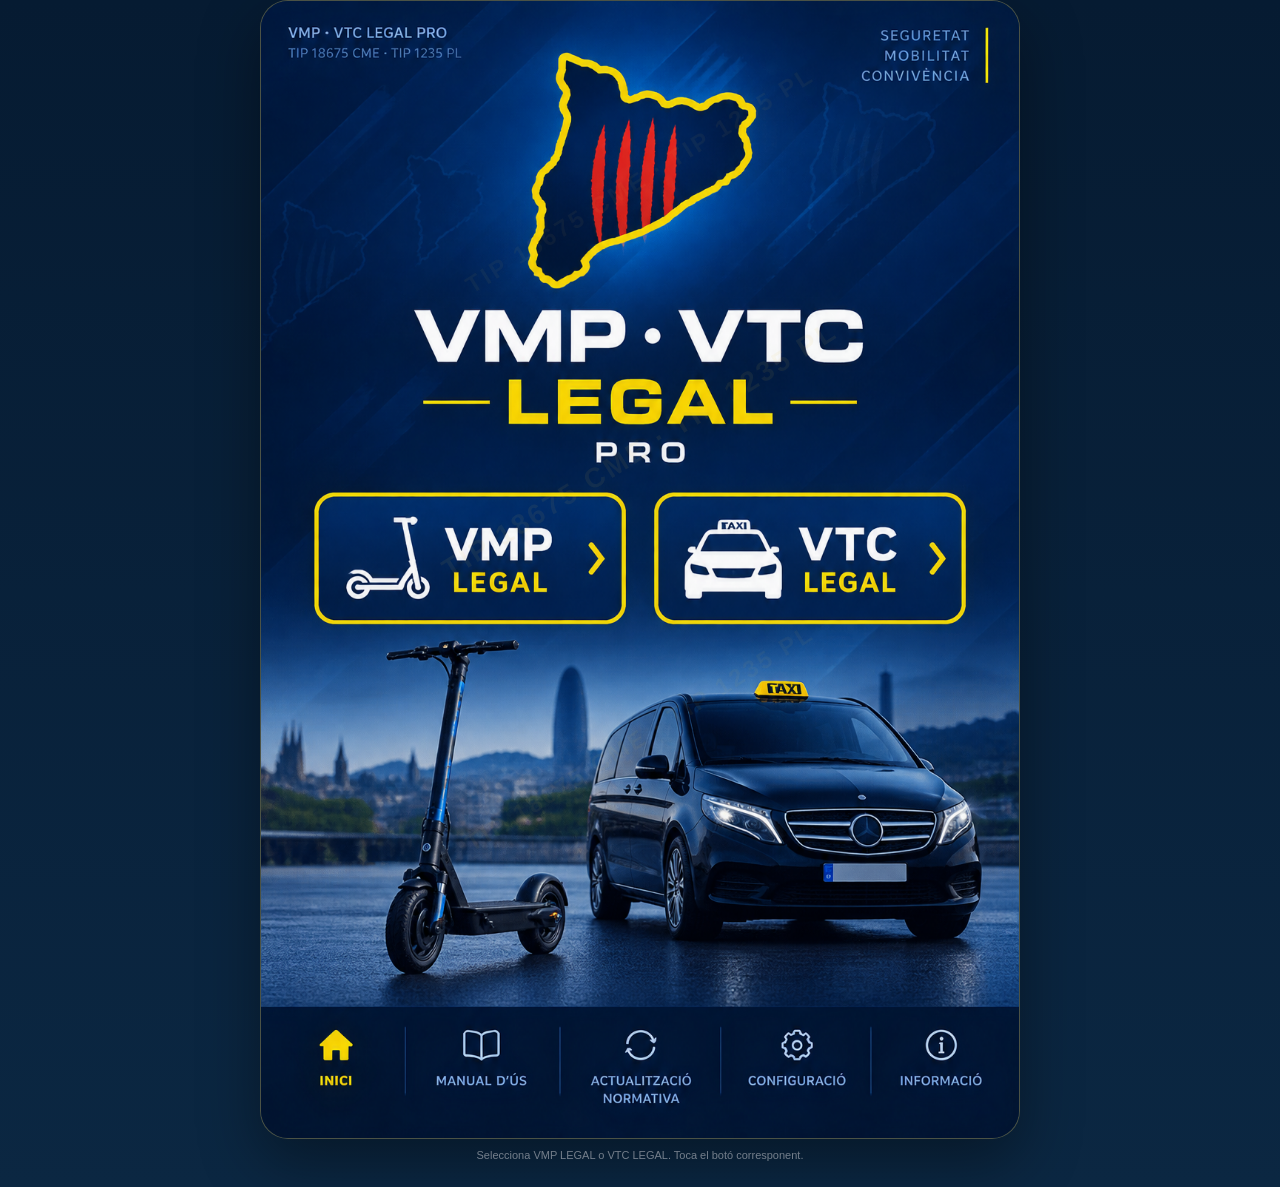
==== commit 06b50212: "Use new home image on app start screen" ====
--- a/index.html
+++ b/index.html
@@ -793,7 +793,7 @@
   <section class="home-screen" id="homeScreen">
     <div class="home-wrap">
       <div class="home-art">
-        <img src="home-splash.jpg" fetchpriority="high" decoding="async" alt="VMP • VTC LEGAL PRO — Policia Local La Palma de Cervelló">
+        <img src="home-splash.png" fetchpriority="high" decoding="async" alt="VMP • VTC LEGAL PRO — Policia Local La Palma de Cervelló">
         <button class="home-hit vmp" id="openVmp" type="button" aria-label="Obrir VMP LEGAL"></button>
         <button class="home-hit vtc" id="openVtc" type="button" aria-label="Obrir VTC LEGAL"></button>
       </div>
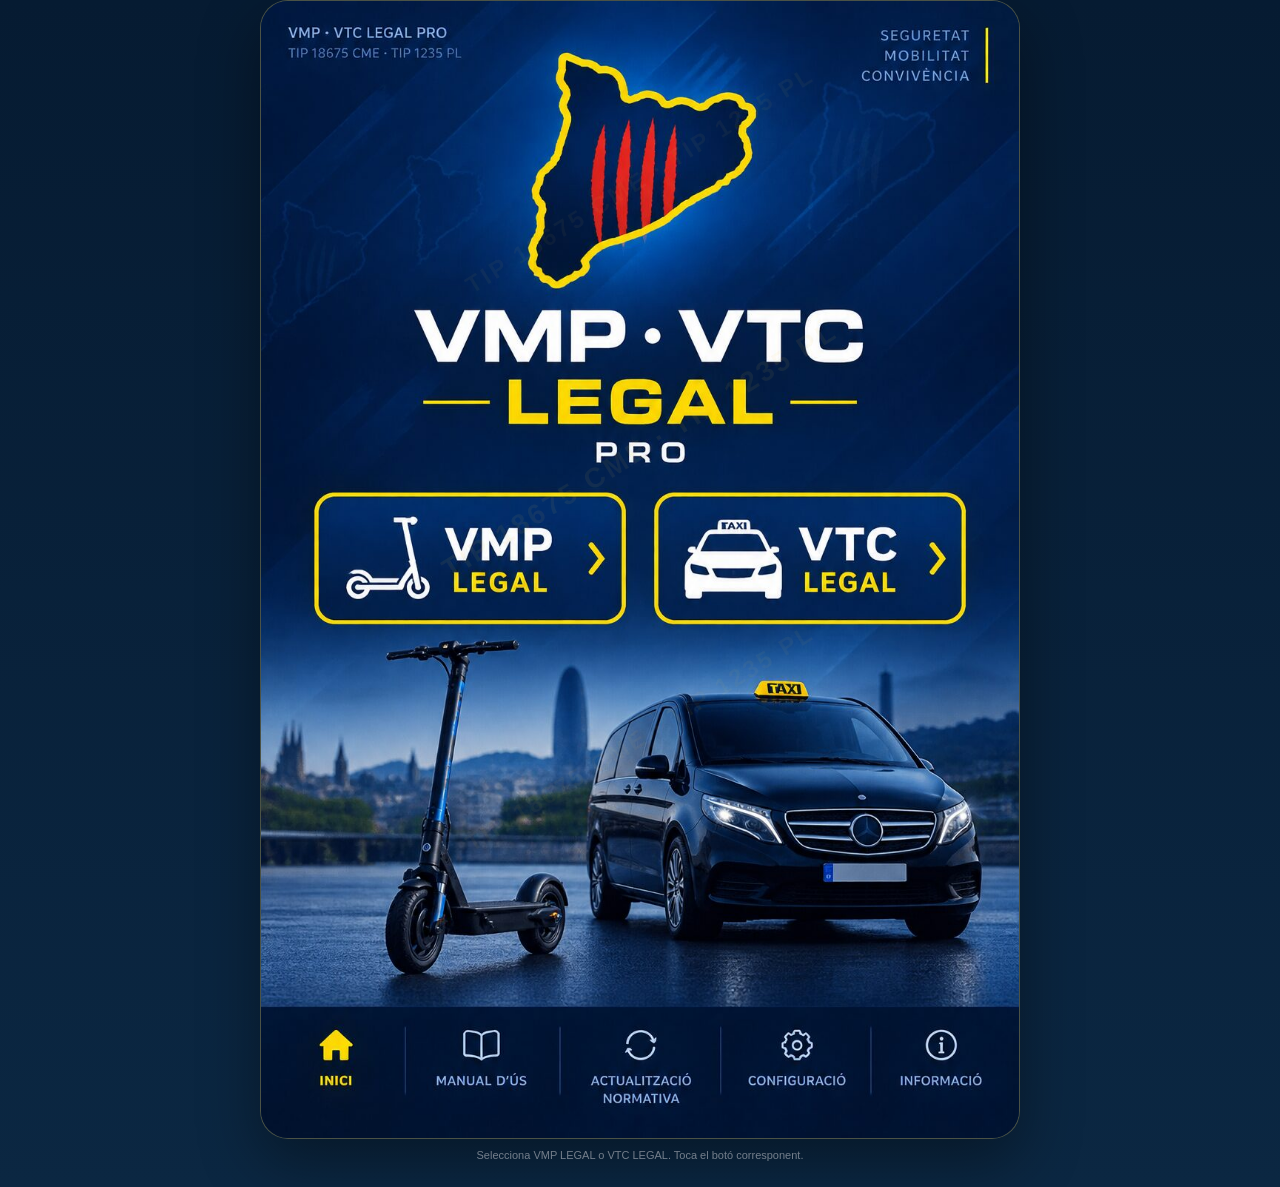
==== commit 3e8ef43d: "Use the requested home screen image" ====
--- a/index.html
+++ b/index.html
@@ -793,7 +793,7 @@
   <section class="home-screen" id="homeScreen">
     <div class="home-wrap">
       <div class="home-art">
-        <img src="home-splash.png" fetchpriority="high" decoding="async" alt="VMP • VTC LEGAL PRO — Policia Local La Palma de Cervelló">
+        <img src="home-splash.jpg" fetchpriority="high" decoding="async" alt="VMP • VTC LEGAL PRO — Policia Local La Palma de Cervelló">
         <button class="home-hit vmp" id="openVmp" type="button" aria-label="Obrir VMP LEGAL"></button>
         <button class="home-hit vtc" id="openVtc" type="button" aria-label="Obrir VTC LEGAL"></button>
       </div>
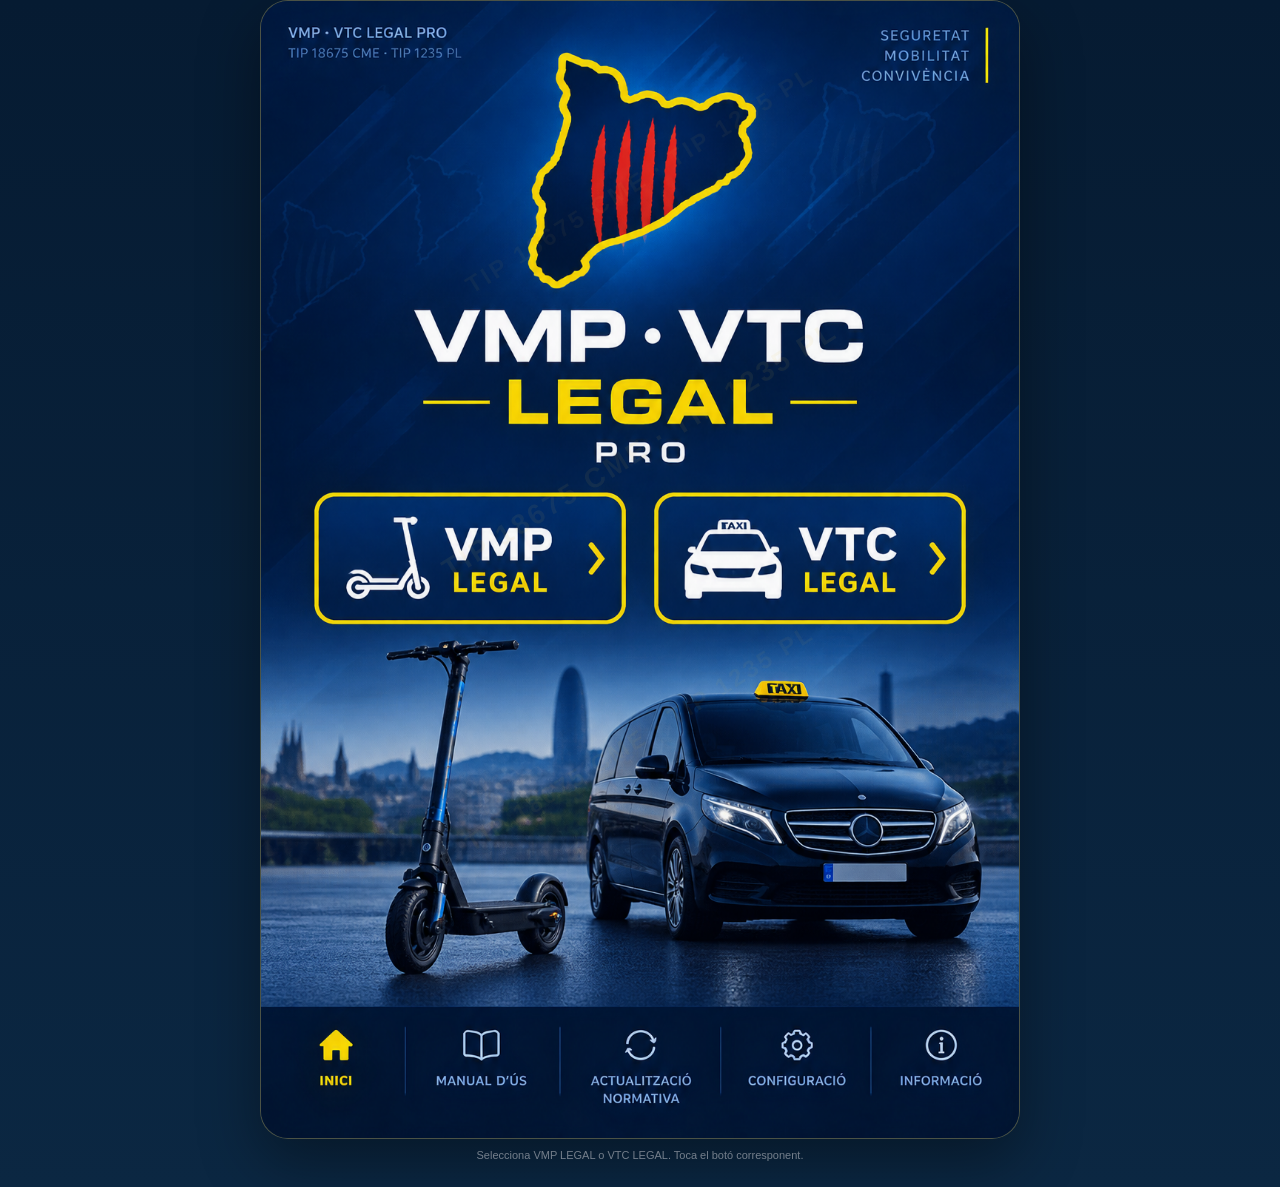
==== commit a4bf9d8d: "Use the requested home splash image" ====
--- a/index.html
+++ b/index.html
@@ -8,7 +8,7 @@
   <meta name="apple-mobile-web-app-status-bar-style" content="black-translucent">
   <meta name="apple-mobile-web-app-title" content="VMP • VTC">
   <link rel="manifest" href="./manifest.json">
-  <link rel="preload" as="image" href="./home-splash.jpg" fetchpriority="high">
+  <link rel="preload" as="image" href="./home-splash.png" fetchpriority="high">
   <link rel="icon" href="./icon-192.png">
   <link rel="apple-touch-icon" href="./icon-192.png">
   <title>VMP • VTC</title>
@@ -793,7 +793,7 @@
   <section class="home-screen" id="homeScreen">
     <div class="home-wrap">
       <div class="home-art">
-        <img src="home-splash.jpg" fetchpriority="high" decoding="async" alt="VMP • VTC LEGAL PRO — Policia Local La Palma de Cervelló">
+        <img src="home-splash.png" fetchpriority="high" decoding="async" alt="VMP • VTC LEGAL PRO — Policia Local La Palma de Cervelló">
         <button class="home-hit vmp" id="openVmp" type="button" aria-label="Obrir VMP LEGAL"></button>
         <button class="home-hit vtc" id="openVtc" type="button" aria-label="Obrir VTC LEGAL"></button>
       </div>
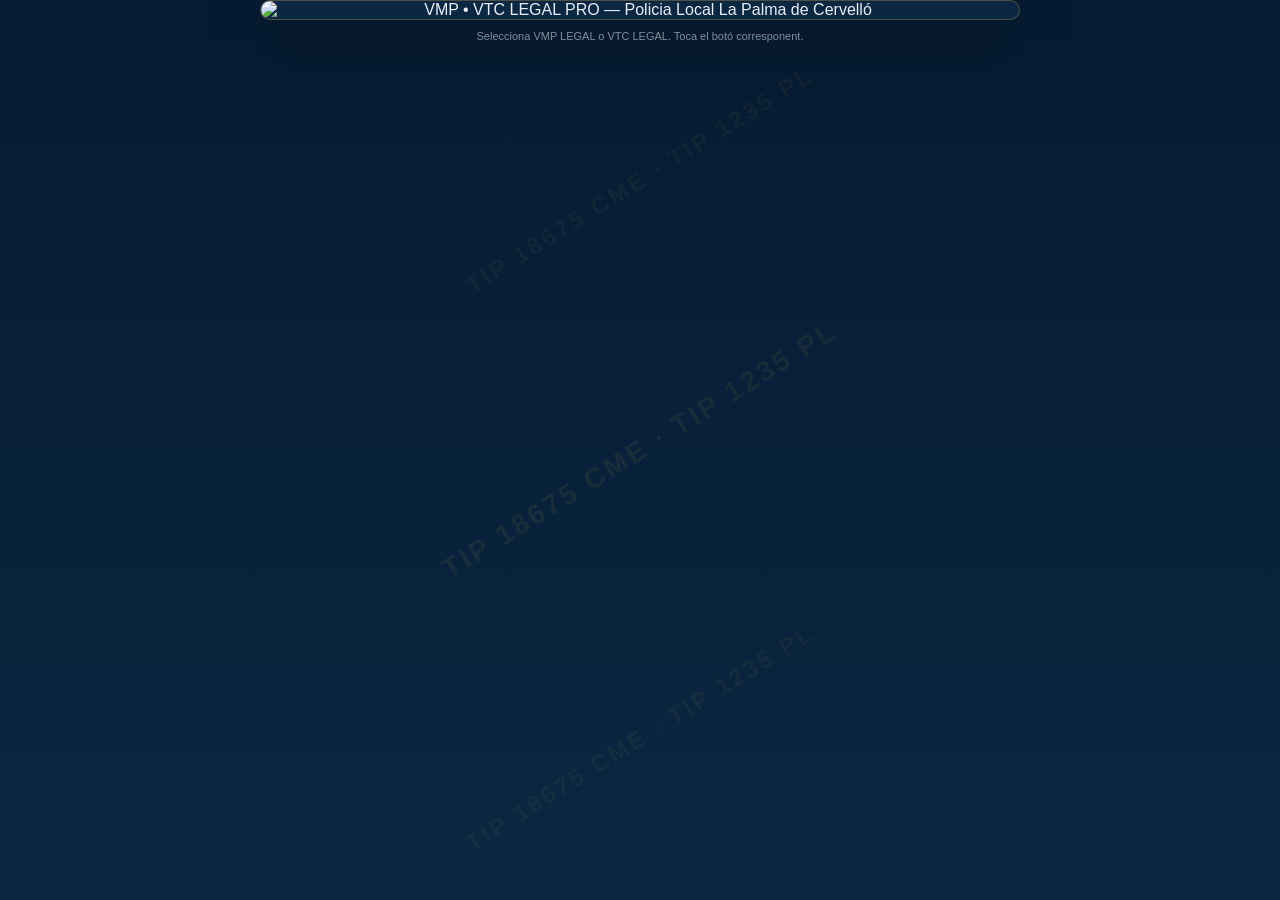
==== commit 3f3aaa2c: "Use the requested second uploaded image on homepage" ====
--- a/index.html
+++ b/index.html
@@ -8,7 +8,7 @@
   <meta name="apple-mobile-web-app-status-bar-style" content="black-translucent">
   <meta name="apple-mobile-web-app-title" content="VMP • VTC">
   <link rel="manifest" href="./manifest.json">
-  <link rel="preload" as="image" href="./home-splash.png" fetchpriority="high">
+  <link rel="preload" as="image" href="./home-splash-v2.jpg" fetchpriority="high">
   <link rel="icon" href="./icon-192.png">
   <link rel="apple-touch-icon" href="./icon-192.png">
   <title>VMP • VTC</title>
@@ -793,7 +793,7 @@
   <section class="home-screen" id="homeScreen">
     <div class="home-wrap">
       <div class="home-art">
-        <img src="home-splash.png" fetchpriority="high" decoding="async" alt="VMP • VTC LEGAL PRO — Policia Local La Palma de Cervelló">
+        <img src="home-splash-v2.jpg" fetchpriority="high" decoding="async" alt="VMP • VTC LEGAL PRO — Policia Local La Palma de Cervelló">
         <button class="home-hit vmp" id="openVmp" type="button" aria-label="Obrir VMP LEGAL"></button>
         <button class="home-hit vtc" id="openVtc" type="button" aria-label="Obrir VTC LEGAL"></button>
       </div>
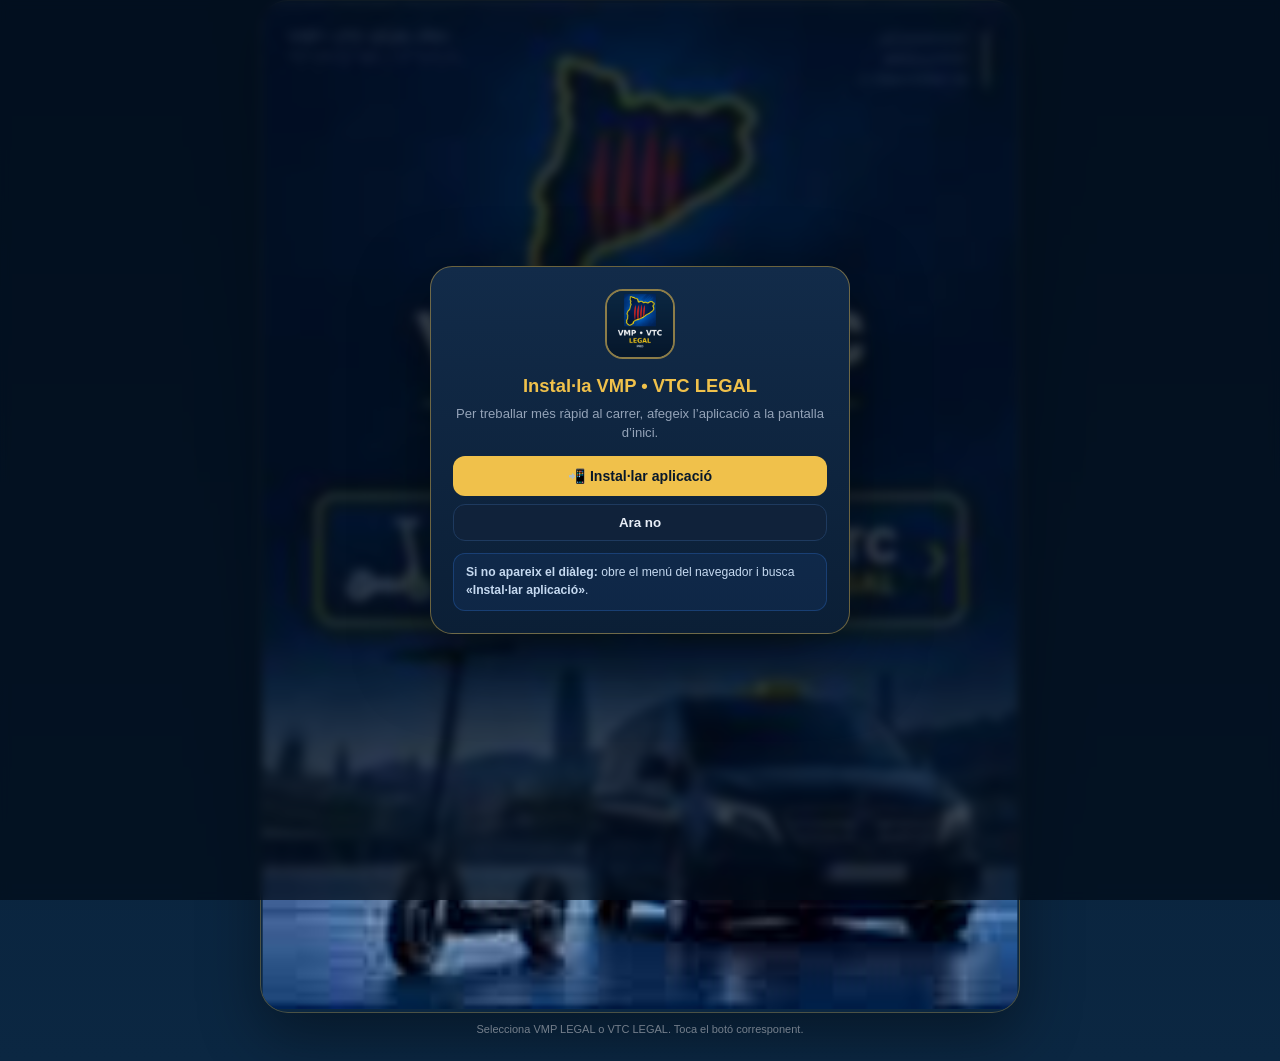
==== commit 2120e7ab: "Use the embedded requested second image on homepage" ====
--- a/index.html
+++ b/index.html
@@ -8,7 +8,7 @@
   <meta name="apple-mobile-web-app-status-bar-style" content="black-translucent">
   <meta name="apple-mobile-web-app-title" content="VMP • VTC">
   <link rel="manifest" href="./manifest.json">
-  <link rel="preload" as="image" href="./home-splash-v2.jpg" fetchpriority="high">
+  <link rel="preload" as="image" href="./home-splash-v2.svg" fetchpriority="high">
   <link rel="icon" href="./icon-192.png">
   <link rel="apple-touch-icon" href="./icon-192.png">
   <title>VMP • VTC</title>
@@ -793,7 +793,7 @@
   <section class="home-screen" id="homeScreen">
     <div class="home-wrap">
       <div class="home-art">
-        <img src="home-splash-v2.jpg" fetchpriority="high" decoding="async" alt="VMP • VTC LEGAL PRO — Policia Local La Palma de Cervelló">
+        <img src="home-splash-v2.svg" fetchpriority="high" decoding="async" alt="VMP • VTC LEGAL PRO — Policia Local La Palma de Cervelló">
         <button class="home-hit vmp" id="openVmp" type="button" aria-label="Obrir VMP LEGAL"></button>
         <button class="home-hit vtc" id="openVtc" type="button" aria-label="Obrir VTC LEGAL"></button>
       </div>
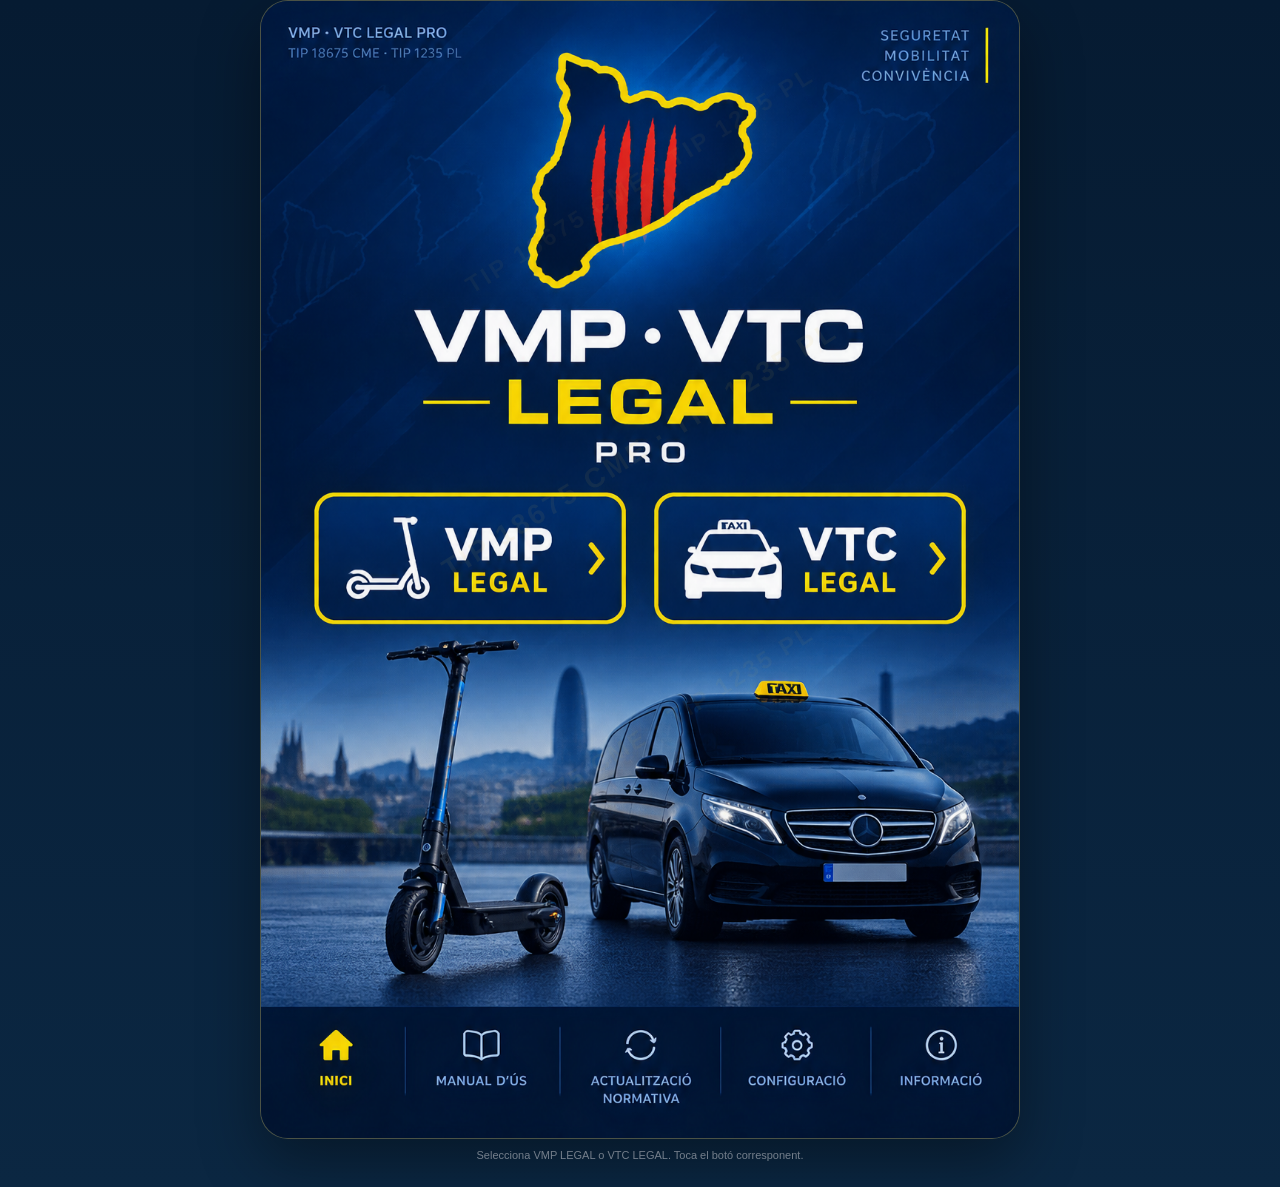
==== commit a2e98454: "Fix app freeze by restoring stable splash asset" ====
--- a/index.html
+++ b/index.html
@@ -8,7 +8,7 @@
   <meta name="apple-mobile-web-app-status-bar-style" content="black-translucent">
   <meta name="apple-mobile-web-app-title" content="VMP • VTC">
   <link rel="manifest" href="./manifest.json">
-  <link rel="preload" as="image" href="./home-splash-v2.svg" fetchpriority="high">
+  <link rel="preload" as="image" href="./home-splash.png" fetchpriority="high">
   <link rel="icon" href="./icon-192.png">
   <link rel="apple-touch-icon" href="./icon-192.png">
   <title>VMP • VTC</title>
@@ -793,7 +793,7 @@
   <section class="home-screen" id="homeScreen">
     <div class="home-wrap">
       <div class="home-art">
-        <img src="home-splash-v2.svg" fetchpriority="high" decoding="async" alt="VMP • VTC LEGAL PRO — Policia Local La Palma de Cervelló">
+        <img src="home-splash.png" fetchpriority="high" decoding="async" alt="VMP • VTC LEGAL PRO — Policia Local La Palma de Cervelló">
         <button class="home-hit vmp" id="openVmp" type="button" aria-label="Obrir VMP LEGAL"></button>
         <button class="home-hit vtc" id="openVtc" type="button" aria-label="Obrir VTC LEGAL"></button>
       </div>
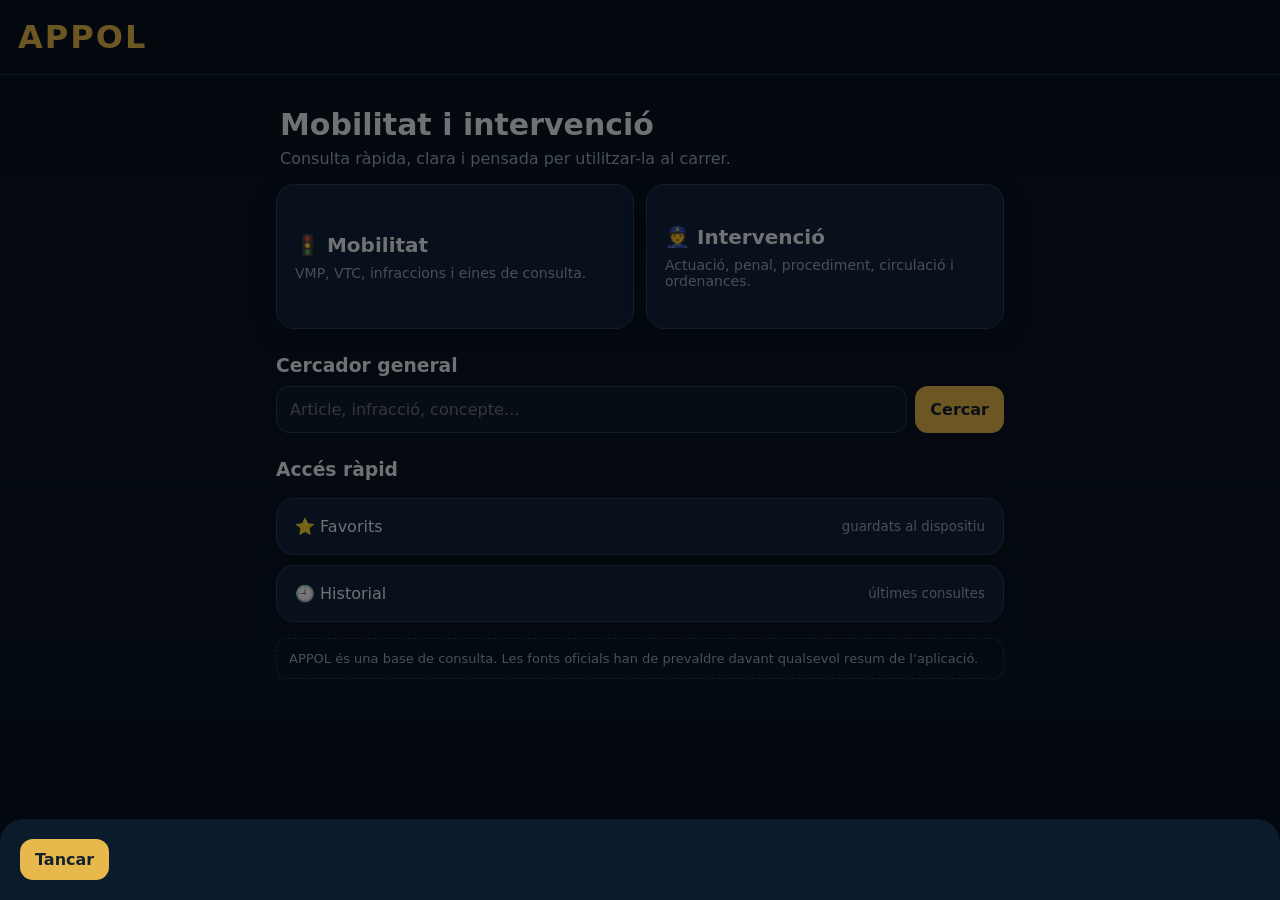
==== commit 48f315da: "APPOL: preparar arrel per a GitHub Pages" ====
--- a/index.html
+++ b/index.html
@@ -1,1741 +1 @@
-<!doctype html>
-<html lang="ca">
-<head>
-  <meta charset="utf-8">
-  <meta name="viewport" content="width=device-width,initial-scale=1,viewport-fit=cover">
-  <meta name="theme-color" content="#0b2742">
-  <meta name="apple-mobile-web-app-capable" content="yes">
-  <meta name="apple-mobile-web-app-status-bar-style" content="black-translucent">
-  <meta name="apple-mobile-web-app-title" content="VMP • VTC">
-  <link rel="manifest" href="./manifest.json">
-  <link rel="preload" as="image" href="./home-splash.png" fetchpriority="high">
-  <link rel="icon" href="./icon-192.png">
-  <link rel="apple-touch-icon" href="./icon-192.png">
-  <title>VMP • VTC</title>
-  <style>
-
-    :root {
-      --bg: #0a1628;
-      --card: #12253f;
-      --accent: #f0c14b;
-      --accent2: #3b82f6;
-      --text: #e8eef7;
-      --muted: #94a3b8;
-      --danger: #ef4444;
-      --ok: #22c55e;
-      --border: #1e3a5f;
-    }
-    * { box-sizing: border-box; margin: 0; padding: 0; -webkit-tap-highlight-color: transparent; }
-    body {
-      font-family: -apple-system, BlinkMacSystemFont, "Segoe UI", Roboto, "Helvetica Neue", Arial, sans-serif;
-      background: var(--bg);
-      color: var(--text);
-      min-height: 100dvh;
-      display: flex;
-      flex-direction: column;
-      overflow-x: hidden;
-      position: relative;
-    }
-
-    /* ===== MARCA D'AIGUA ===== */
-    .watermark {
-      position: fixed;
-      top: 0; left: 0; right: 0; bottom: 0;
-      pointer-events: none;
-      z-index: 9999;
-      overflow: hidden;
-    }
-    .watermark::before {
-      content: "TIP 18675 CME  ·  TIP 1235 PL";
-      position: absolute;
-      top: 50%;
-      left: 50%;
-      transform: translate(-50%, -50%) rotate(-32deg);
-      font-size: clamp(18px, 5vw, 28px);
-      font-weight: 700;
-      letter-spacing: 3px;
-      color: rgba(240, 193, 75, 0.07);
-      white-space: nowrap;
-      user-select: none;
-    }
-    .watermark::after {
-      content: "TIP 18675 CME  ·  TIP 1235 PL";
-      position: absolute;
-      top: 20%;
-      left: 50%;
-      transform: translate(-50%, -50%) rotate(-32deg);
-      font-size: clamp(16px, 4.5vw, 24px);
-      font-weight: 700;
-      letter-spacing: 3px;
-      color: rgba(240, 193, 75, 0.05);
-      white-space: nowrap;
-      user-select: none;
-    }
-    .wm-bottom {
-      position: absolute;
-      bottom: 18%;
-      left: 50%;
-      transform: translate(-50%, 50%) rotate(-32deg);
-      font-size: clamp(16px, 4.5vw, 24px);
-      font-weight: 700;
-      letter-spacing: 3px;
-      color: rgba(240, 193, 75, 0.05);
-      white-space: nowrap;
-      user-select: none;
-      pointer-events: none;
-    }
-
-    header {
-      background: linear-gradient(135deg, #1a3a6e 0%, #0f2744 100%);
-      padding: 12px 16px 10px;
-      display: flex;
-      align-items: center;
-      gap: 12px;
-      border-bottom: 2px solid var(--accent);
-      position: sticky;
-      top: 0;
-      z-index: 100;
-    }
-    header img {
-      width: 48px;
-      height: 48px;
-      border-radius: 12px;
-      object-fit: cover;
-      border: 2px solid var(--accent);
-    }
-    header .title { flex: 1; }
-    header h1 {
-      font-size: 1.25rem;
-      font-weight: 700;
-      letter-spacing: 0.5px;
-      color: var(--accent);
-    }
-    header p {
-      font-size: 0.7rem;
-      color: var(--muted);
-      margin-top: 2px;
-    }
-    .tabs {
-      display: flex;
-      background: var(--card);
-      border-bottom: 1px solid var(--border);
-      position: sticky;
-      top: 72px;
-      z-index: 90;
-      overflow-x: auto;
-      overflow-y: hidden;
-      -webkit-overflow-scrolling: touch;
-      scrollbar-width: none;
-      touch-action: pan-x;
-    }
-    .tabs::-webkit-scrollbar { display: none; }
-    .tab {
-      flex: 0 0 auto;
-      min-width: 92px;
-      text-align: center;
-      padding: 12px 10px;
-      font-size: 0.8rem;
-      font-weight: 600;
-      color: var(--muted);
-      cursor: pointer;
-      border: 0;
-      border-bottom: 3px solid transparent;
-      background: transparent;
-      font-family: inherit;
-      white-space: nowrap;
-      transition: all 0.2s;
-      -webkit-appearance: none;
-      appearance: none;
-      touch-action: manipulation;
-    }
-    .tab:active { transform: translateY(1px); }
-    .tab.active {
-      color: var(--accent);
-      border-bottom-color: var(--accent);
-      background: rgba(240,193,75,0.08);
-    }
-    .content {
-      flex: 1;
-      overflow-y: auto;
-      padding: 16px;
-      padding-bottom: 48px;
-      position: relative;
-      z-index: 1;
-    }
-    .panel { display: none; }
-    .panel.active { display: block; animation: fadeIn 0.25s ease; }
-    @keyframes fadeIn { from { opacity: 0; transform: translateY(6px); } to { opacity: 1; transform: none; } }
-    @keyframes slideIn { from { opacity: 0; transform: translateX(30px); } to { opacity: 1; transform: none; } }
-
-    /* ===== CONSULTA: Llista ===== */
-    .search-box {
-      background: var(--card);
-      border-radius: 16px;
-      padding: 16px;
-      border: 1px solid var(--border);
-      margin-bottom: 12px;
-    }
-    .search-box h2 {
-      font-size: 1rem;
-      margin-bottom: 8px;
-      color: var(--accent);
-    }
-    .search-box p {
-      font-size: 0.85rem;
-      color: var(--muted);
-      margin-bottom: 14px;
-    }
-    .chips {
-      display: flex;
-      flex-wrap: wrap;
-      gap: 8px;
-    }
-    .chip {
-      background: #1e3a5f;
-      border: 1px solid var(--border);
-      color: var(--text);
-      padding: 10px 14px;
-      border-radius: 999px;
-      font-size: 0.82rem;
-      cursor: pointer;
-      transition: all 0.15s;
-      user-select: none;
-    }
-    .chip:active {
-      background: var(--accent);
-      color: #0a1628;
-      border-color: var(--accent);
-      font-weight: 600;
-      transform: scale(0.97);
-    }
-
-    /* ===== CONSULTA: Vista detall (segona pantalla) ===== */
-    #consultaList, #consultaDetail {
-      display: none;
-    }
-    #consultaList.active, #consultaDetail.active {
-      display: block;
-      animation: slideIn 0.25s ease;
-    }
-
-    .detail-header {
-      display: flex;
-      align-items: center;
-      gap: 12px;
-      margin-bottom: 16px;
-    }
-    .back-btn {
-      background: #1e3a5f;
-      border: 1px solid var(--border);
-      color: var(--accent);
-      padding: 10px 16px;
-      border-radius: 12px;
-      font-size: 0.9rem;
-      font-weight: 600;
-      cursor: pointer;
-      display: flex;
-      align-items: center;
-      gap: 6px;
-      white-space: nowrap;
-    }
-    .back-btn:active { background: #2a4a6f; }
-
-    .detail-card {
-      background: var(--card);
-      border-radius: 20px;
-      padding: 24px 20px;
-      border: 1px solid var(--border);
-      text-align: center;
-    }
-    .detail-card .badge {
-      display: inline-block;
-      font-size: 0.8rem;
-      font-weight: 700;
-      padding: 6px 14px;
-      border-radius: 999px;
-      margin-bottom: 16px;
-      color: white;
-    }
-    .detail-card .badge.leve { background: #f59e0b; }
-    .detail-card .badge.grave { background: var(--danger); }
-    .detail-card .badge.muy_grave { background: #7f1d1d; }
-    .detail-card h2 {
-      font-size: 1.25rem;
-      line-height: 1.3;
-      margin-bottom: 16px;
-      color: var(--text);
-    }
-    .detail-card .amount {
-      font-size: 3rem;
-      font-weight: 800;
-      color: var(--accent);
-      margin: 8px 0 4px;
-      letter-spacing: -1px;
-    }
-    .detail-card .amount-label {
-      font-size: 0.85rem;
-      color: var(--muted);
-      margin-bottom: 20px;
-    }
-    .detail-card .article {
-      font-size: 0.9rem;
-      color: var(--accent2);
-      background: rgba(59,130,246,0.12);
-      padding: 10px 14px;
-      border-radius: 10px;
-      margin-bottom: 16px;
-      display: inline-block;
-    }
-    .detail-card .desc {
-      font-size: 0.95rem;
-      line-height: 1.5;
-      color: #cbd5e1;
-      text-align: left;
-      margin-bottom: 16px;
-    }
-    .detail-card .note {
-      text-align: left;
-      padding: 14px;
-      background: rgba(240,193,75,0.1);
-      border-left: 4px solid var(--accent);
-      border-radius: 0 10px 10px 0;
-      font-size: 0.85rem;
-      color: #fde68a;
-      line-height: 1.4;
-    }
-
-    /* ===== NOMENCLÀTOR ===== */
-    .search-input {
-      width: 100%;
-      background: var(--card);
-      border: 1px solid var(--border);
-      border-radius: 12px;
-      padding: 12px 16px;
-      color: var(--text);
-      font-size: 1rem;
-      margin-bottom: 16px;
-      outline: none;
-    }
-    .search-input:focus { border-color: var(--accent); }
-    .norm-item {
-      background: var(--card);
-      border: 1px solid var(--border);
-      border-radius: 12px;
-      padding: 14px;
-      margin-bottom: 10px;
-    }
-    .norm-item h4 {
-      font-size: 0.95rem;
-      color: var(--accent);
-      margin-bottom: 6px;
-    }
-    .norm-item p {
-      font-size: 0.85rem;
-      color: #cbd5e1;
-      line-height: 1.4;
-    }
-    .norm-item .tag {
-      display: inline-block;
-      font-size: 0.7rem;
-      background: #1e3a5f;
-      color: var(--muted);
-      padding: 2px 8px;
-      border-radius: 6px;
-      margin-top: 8px;
-    }
-
-    /* ===== GUIA ===== */
-    .guide-section {
-      background: var(--card);
-      border-radius: 16px;
-      padding: 16px;
-      border: 1px solid var(--border);
-      margin-bottom: 14px;
-    }
-    .guide-section h3 {
-      font-size: 1rem;
-      color: var(--accent);
-      margin-bottom: 10px;
-    }
-    .guide-section ul {
-      padding-left: 18px;
-      font-size: 0.9rem;
-      line-height: 1.55;
-      color: #cbd5e1;
-    }
-    .guide-section li { margin-bottom: 6px; }
-    .guide-section strong { color: var(--text); }
-    .footer-note {
-      text-align: center;
-      font-size: 0.7rem;
-      color: var(--muted);
-      padding: 20px 12px;
-      line-height: 1.4;
-    }
-
-    /* ===== BANNER INSTAL·LAR ===== */
-    .install-banner {
-      display: none;
-      background: linear-gradient(135deg, #1a3a6e, #0f2744);
-      border: 1px solid var(--accent);
-      border-radius: 14px;
-      padding: 14px 16px;
-      margin-bottom: 14px;
-      align-items: center;
-      gap: 12px;
-      box-shadow: 0 4px 20px rgba(0,0,0,0.35);
-    }
-    .install-banner.show { display: flex; animation: fadeIn 0.3s ease; }
-    .install-banner .ib-icon {
-      font-size: 1.8rem;
-      flex-shrink: 0;
-    }
-    .install-banner .ib-text { flex: 1; min-width: 0; }
-    .install-banner .ib-text strong {
-      display: block;
-      color: var(--accent);
-      font-size: 0.95rem;
-      margin-bottom: 2px;
-    }
-    .install-banner .ib-text span {
-      font-size: 0.78rem;
-      color: var(--muted);
-    }
-    .install-banner .ib-btn {
-      background: var(--accent);
-      color: #0a1628;
-      border: none;
-      border-radius: 10px;
-      padding: 10px 14px;
-      font-weight: 700;
-      font-size: 0.85rem;
-      cursor: pointer;
-      white-space: nowrap;
-      flex-shrink: 0;
-    }
-    .install-banner .ib-btn:active { transform: scale(0.97); }
-    .install-banner .ib-close {
-      background: transparent;
-      border: none;
-      color: var(--muted);
-      font-size: 1.2rem;
-      cursor: pointer;
-      padding: 4px 6px;
-      line-height: 1;
-      flex-shrink: 0;
-    }
-    .ios-hint {
-      display: none;
-      background: var(--card);
-      border: 1px solid var(--border);
-      border-radius: 12px;
-      padding: 12px 14px;
-      margin-bottom: 14px;
-      font-size: 0.85rem;
-      color: #cbd5e1;
-      line-height: 1.45;
-    }
-    .ios-hint.show { display: block; }
-    .ios-hint strong { color: var(--accent); }
-
-
-    /* Barra fixa d'instal·lació (sempre visible) */
-    .install-fixed {
-      display: none;
-      position: fixed;
-      left: 0; right: 0; bottom: 0;
-      z-index: 500;
-      background: linear-gradient(135deg, #1a3a6e 0%, #0a1628 100%);
-      border-top: 2px solid var(--accent);
-      padding: 12px 16px;
-      padding-bottom: max(12px, env(safe-area-inset-bottom));
-      align-items: center;
-      gap: 12px;
-      box-shadow: 0 -6px 24px rgba(0,0,0,0.45);
-    }
-    .install-fixed.show { display: flex; }
-    .install-fixed .ib-text { flex: 1; min-width: 0; }
-    .install-fixed .ib-text strong {
-      display: block;
-      color: var(--accent);
-      font-size: 0.95rem;
-    }
-    .install-fixed .ib-text span {
-      font-size: 0.75rem;
-      color: var(--muted);
-    }
-    .install-fixed .ib-btn {
-      background: var(--accent);
-      color: #0a1628;
-      border: none;
-      border-radius: 12px;
-      padding: 12px 18px;
-      font-weight: 800;
-      font-size: 0.9rem;
-      cursor: pointer;
-      white-space: nowrap;
-    }
-    .install-fixed .ib-close {
-      background: transparent;
-      border: none;
-      color: var(--muted);
-      font-size: 1.4rem;
-      cursor: pointer;
-      padding: 4px 8px;
-      line-height: 1;
-    }
-    body.has-install-bar .content {
-      padding-bottom: 90px;
-    }
-
-  
-    /* ===== INICI / SELECTOR ===== */
-    .install-modal{position:fixed;inset:0;z-index:10000;display:none;align-items:center;justify-content:center;padding:20px;background:rgba(2,12,24,.72);backdrop-filter:blur(5px);}
-    .install-modal.show{display:flex;animation:fadeIn .22s ease;}
-    .install-card{width:min(420px,100%);background:linear-gradient(180deg,#122b49,#0b1f36);border:1px solid rgba(240,193,75,.42);border-radius:22px;box-shadow:0 24px 70px rgba(0,0,0,.5);padding:22px;color:var(--text);text-align:center;}
-    .install-card .install-logo{width:70px;height:70px;object-fit:cover;border-radius:18px;margin:0 auto 12px;border:2px solid rgba(240,193,75,.55);}
-    .install-card h2{font-size:1.15rem;color:var(--accent);margin-bottom:7px;}
-    .install-card p{font-size:.82rem;line-height:1.45;color:var(--muted);margin-bottom:14px;}
-    .install-card .install-main{width:100%;border:0;border-radius:12px;padding:12px;background:var(--accent);color:#08182b;font-weight:800;font-size:.88rem;cursor:pointer;margin-bottom:8px;}
-    .install-card .install-later{width:100%;border:1px solid var(--border);border-radius:12px;padding:10px;background:#10223a;color:var(--text);font-weight:700;cursor:pointer;}
-    .install-card .install-help{display:none;text-align:left;background:rgba(59,130,246,.08);border:1px solid rgba(59,130,246,.25);border-radius:12px;padding:10px 12px;margin:12px 0 0;color:#c5d9f0;font-size:.76rem;line-height:1.45;}
-    .install-card .install-help.show{display:block;}
-    .home-screen{min-height:100dvh;display:flex;align-items:flex-start;justify-content:center;padding:0 0 26px;box-sizing:border-box;overflow-y:auto;background:linear-gradient(180deg,#061b32 0%,#0b2742 100%);}
-    .home-wrap{width:min(760px,100%);text-align:center;position:relative;}
-    .home-art{position:relative;width:100%;aspect-ratio:auto;border-radius:28px;overflow:hidden;box-shadow:0 22px 60px rgba(0,0,0,.38);border:1px solid rgba(240,193,75,.28);background:#0b2742;}
-    .home-art img{display:block;width:100%;height:auto;object-fit:contain;}
-    .home-hit{position:absolute;border:0;background:transparent;cursor:pointer;z-index:3;border-radius:28px;}
-    .home-hit:focus-visible{outline:3px solid #fff;outline-offset:3px;}
-    .home-hit.vmp{left:6%;top:40.5%;width:41%;height:10.5%;}
-    .home-hit.vtc{right:6%;top:40.5%;width:41%;height:10.5%;}
-    .home-hit.home{display:none;}
-    .home-hint{position:absolute;left:12px;right:12px;bottom:4px;color:rgba(255,255,255,.65);font-size:10px;pointer-events:none;z-index:2;}
-    .home-note{margin-top:10px;font-size:11px;color:rgba(232,238,247,.62);}
-    .home-screen .install-fixed{display:none;}
-    body.home-mode header, body.home-mode nav.tabs, body.home-mode main.content{display:none;}
-    body.home-mode .home-screen{display:flex;}
-    body:not(.home-mode) .home-screen{display:none;}
-    .home-top{display:flex;align-items:center;gap:8px;}
-    .home-btn{border:0;background:rgba(255,255,255,.14);color:#fff;border-radius:10px;padding:9px 11px;font-size:14px;font-weight:700;cursor:pointer;}
-    .home-btn:hover{background:rgba(255,255,255,.22);}
-    .branch-title{font-size:11px;opacity:.8;display:block;margin-top:2px;}
-    .source-note{font-size:12px;color:#b8c9dc;margin-top:16px;line-height:1.45;}
-    .vtc-official-link{display:block;margin:12px 0 10px;color:#8fd3ff!important;text-decoration:underline;text-decoration-thickness:2px;text-underline-offset:3px;font-weight:800;font-size:14px;line-height:1.4;}
-    .vtc-official-link:visited{color:#8fd3ff!important;}
-    .vtc-official-link:active,.vtc-official-link:focus{color:#ffe27a!important;}
-    .warning-note{background:#fff7e8;border:1px solid #f0d7a2;border-radius:14px;padding:12px 14px;color:#715b2a;font-size:13px;line-height:1.45;margin-bottom:14px;}
-    @media (max-width:640px){
-      .home-screen{padding:0 0 12px;}
-      .home-wrap{width:100%;}
-      .home-art{border-radius:0;border-left:0;border-right:0;}
-      .home-note{padding:0 12px;}
-    }
-
-    /* ===== VERIFICADOR VMP ===== */
-    .checker-intro {
-      background: linear-gradient(135deg, rgba(240,193,75,.12), rgba(59,130,246,.08));
-      border: 1px solid var(--border);
-      border-radius: 16px;
-      padding: 16px;
-      margin-bottom: 14px;
-    }
-    .checker-intro h2 { color: var(--accent); font-size: 1.05rem; margin-bottom: 7px; }
-    .checker-intro p { color: var(--muted); font-size: .84rem; line-height: 1.45; }
-    .checker-section {
-      background: var(--card); border: 1px solid var(--border); border-radius: 16px;
-      padding: 14px; margin-bottom: 12px;
-    }
-    .checker-section h3 { font-size: .92rem; color: var(--accent); margin-bottom: 10px; }
-    .check-question {
-      padding: 12px 0; border-top: 1px solid rgba(148,163,184,.14);
-    }
-    .check-question:first-child { border-top: 0; padding-top: 0; }
-    .check-question:last-child { padding-bottom: 0; }
-    .check-question label.title { display:block; font-size:.86rem; font-weight:650; margin-bottom:8px; line-height:1.35; }
-    .check-options { display:grid; grid-template-columns:repeat(2,minmax(0,1fr)); gap:7px; }
-    .check-option { position:relative; }
-    .check-option input { position:absolute; opacity:0; pointer-events:none; }
-    .check-option span {
-      display:block; text-align:center; padding:9px 8px; border:1px solid var(--border);
-      border-radius:10px; background:#10223a; color:var(--muted); font-size:.78rem; cursor:pointer;
-    }
-    .check-option input:checked + span { background:rgba(240,193,75,.14); border-color:var(--accent); color:var(--text); font-weight:700; }
-    .check-options.check-single{grid-template-columns:1fr;}
-    .check-option.issue span{display:flex;align-items:center;text-align:left;gap:8px;}
-    .check-option.issue input:checked + span{background:rgba(239,68,68,.12);border-color:rgba(239,68,68,.65);color:#ffd4d4;}
-    .checker-mode-note{background:rgba(34,197,94,.08);border:1px solid rgba(34,197,94,.25);border-radius:12px;padding:11px 13px;color:#c9f4d5;font-size:.78rem;line-height:1.45;margin-bottom:12px;}
-    .quick-panel{background:linear-gradient(135deg,rgba(59,130,246,.12),rgba(240,193,75,.08));border:1px solid var(--border);border-radius:16px;padding:14px;margin-bottom:12px;}
-    .quick-panel h3{margin:0 0 5px;color:var(--accent);font-size:.95rem;}
-    .quick-panel p{margin:0 0 10px;color:var(--muted);font-size:.76rem;line-height:1.4;}
-    .quick-grid{display:grid;grid-template-columns:repeat(2,minmax(0,1fr));gap:7px;}
-    .quick-actions{display:flex;gap:8px;margin-top:10px;}
-    .quick-actions button{flex:1;border:0;border-radius:11px;padding:11px;font-weight:800;cursor:pointer;}
-    .quick-primary{background:var(--accent);color:#0a1628;}
-    .quick-secondary{background:#1e3a5f;color:var(--text);border:1px solid var(--border)!important;}
-    .acta-meta{display:grid;grid-template-columns:repeat(2,minmax(0,1fr));gap:8px;background:#0d2036;border:1px solid var(--border);border-radius:12px;padding:10px;margin-bottom:10px;}
-    .acta-meta div{font-size:.76rem;color:var(--muted);line-height:1.4;}
-    .acta-meta b{display:block;color:var(--text);font-size:.8rem;}
-    .observations{width:100%;min-height:76px;resize:vertical;background:#0b1b2e;color:var(--text);border:1px solid var(--border);border-radius:9px;padding:9px 10px;font:inherit;font-size:.82rem;box-sizing:border-box;}
-    .print-only{display:none;}
-    @media print{
-      body{background:#fff!important;color:#111!important;}
-      body.home-mode{display:none!important;}
-      header,nav,.install-fixed,.install-banner,.ios-hint,.checker-intro,.checker-mode-note,.checker-actions,.quick-panel,.checker-section,.checker-note,.checker-disclaimer{display:none!important;}
-      main.content{max-width:none!important;padding:0!important;}
-      .panel,.checker-result{display:block!important;}
-      #consulta,#nomenclator,#guia{display:none!important;}
-      .checker-result{margin:0!important;color:#111!important;}
-      .result-head,.result-box,.result-item,.result-total,.acta-meta{background:#fff!important;color:#111!important;border-color:#bbb!important;}
-      .result-sub,.result-item span,.acta-meta div{color:#333!important;}
-      .print-only{display:block!important;}
-      .result-actions{display:none!important;}
-      .result-item strong,.result-status,.result-section-title,.result-total b{color:#111!important;}
-      *{box-shadow:none!important;}
-    }
-    @media (max-width:640px){.quick-grid,.acta-meta{grid-template-columns:1fr;}}
-    .checker-actions { display:flex; gap:8px; margin-top:12px; }
-    .checker-btn { flex:1; border:0; border-radius:12px; padding:12px; font-weight:700; cursor:pointer; font-size:.85rem; }
-    .checker-btn.primary { background:var(--accent); color:#0a1628; }
-    .checker-btn.secondary { background:#1e3a5f; color:var(--text); }
-    .checker-result { display:none; margin-top:14px; }
-    .checker-result.show { display:block; animation:fadeIn .25s ease; }
-    .result-head { border-radius:16px; padding:16px; border:1px solid var(--border); margin-bottom:10px; }
-    .result-head.ok { background:rgba(34,197,94,.10); border-color:rgba(34,197,94,.45); }
-    .result-head.bad { background:rgba(239,68,68,.10); border-color:rgba(239,68,68,.45); }
-    .result-head.unknown { background:rgba(240,193,75,.10); border-color:rgba(240,193,75,.45); }
-    .result-status { font-size:1.15rem; font-weight:800; margin-bottom:5px; }
-    .result-sub { color:var(--muted); font-size:.8rem; line-height:1.4; }
-    .result-item { background:var(--card); border:1px solid var(--border); border-left:4px solid var(--danger); border-radius:12px; padding:12px; margin-bottom:8px; }
-    .result-item.ok { border-left-color:var(--ok); }
-    .result-item strong { display:block; font-size:.84rem; margin-bottom:4px; }
-    .result-item span { color:var(--muted); font-size:.76rem; line-height:1.4; }
-    .result-total { background:#10223a; border:1px solid var(--border); border-radius:12px; padding:12px; margin-top:10px; font-size:.84rem; }
-    .result-total b { color:var(--accent); }
-    .checker-disclaimer { color:var(--muted); font-size:.72rem; line-height:1.4; margin-top:12px; }
-    @media (max-width:420px){ .check-options{grid-template-columns:1fr;} }
-
-    .checker-topbar{display:flex;justify-content:space-between;align-items:center;gap:10px;margin-bottom:12px;}
-    .checker-progress{height:7px;background:#0b1b2e;border-radius:999px;overflow:hidden;flex:1;border:1px solid var(--border);}
-    .checker-progress span{display:block;height:100%;width:0;background:var(--accent);transition:width .25s ease;}
-    .checker-step{font-size:.72rem;color:var(--muted);white-space:nowrap;}
-    .checker-grid{display:grid;grid-template-columns:repeat(2,minmax(0,1fr));gap:10px;}
-    .checker-field{background:#10223a;border:1px solid var(--border);border-radius:12px;padding:11px;}
-    .checker-field.full{grid-column:1/-1;}
-    .checker-field label{display:block;font-size:.76rem;color:var(--muted);margin-bottom:6px;font-weight:650;}
-    .checker-field input[type=text],.checker-field select{width:100%;background:#0b1b2e;color:var(--text);border:1px solid var(--border);border-radius:9px;padding:9px 10px;outline:none;font-size:.82rem;}
-    .checker-field input[type=text]:focus,.checker-field select:focus{border-color:var(--accent);}
-    .checker-note{background:rgba(59,130,246,.08);border:1px solid rgba(59,130,246,.25);border-radius:12px;padding:10px 12px;color:#bfd4ee;font-size:.75rem;line-height:1.4;margin-top:10px;}
-    .checker-section .section-kicker{font-size:.7rem;text-transform:uppercase;letter-spacing:.08em;color:var(--muted);margin-bottom:4px;}
-    .result-grid{display:grid;grid-template-columns:repeat(2,minmax(0,1fr));gap:9px;margin-bottom:10px;}
-    .result-box{background:#10223a;border:1px solid var(--border);border-radius:12px;padding:12px;}
-    .result-box .rb-label{font-size:.68rem;color:var(--muted);text-transform:uppercase;letter-spacing:.06em;margin-bottom:5px;}
-    .result-box .rb-value{font-size:.95rem;font-weight:800;}
-    .result-box.ok .rb-value{color:var(--ok)} .result-box.bad .rb-value{color:var(--danger)} .result-box.unknown .rb-value{color:var(--accent)}
-    .result-actions{display:flex;gap:8px;margin:10px 0;}
-    .result-actions button{flex:1;background:#1e3a5f;color:var(--text);border:1px solid var(--border);border-radius:10px;padding:10px;font-weight:700;cursor:pointer;}
-    .result-item.info{border-left-color:var(--accent2);}
-    .result-item.warn{border-left-color:var(--accent);}
-    .result-section-title{font-size:.8rem;color:var(--accent);font-weight:800;margin:14px 0 7px;}
-    .checker-mini{font-size:.72rem;color:var(--muted);line-height:1.4;margin-top:7px;}
-    @media (max-width:640px){.checker-grid,.result-grid{grid-template-columns:1fr}.checker-field.full{grid-column:auto}.checker-topbar{align-items:flex-start;flex-direction:column}.checker-progress{width:100%}}
-
-  
-    .history-toolbar{display:flex;gap:8px;flex-wrap:wrap;margin:12px 0}.history-toolbar input{flex:1;min-width:200px;padding:11px;border-radius:12px;border:1px solid #cfd7e3}.history-list{display:grid;gap:10px}.history-card{background:#fff;border:1px solid #d8e0ea;border-radius:16px;padding:14px;box-shadow:0 4px 12px rgba(0,0,0,.05)}.history-card h3{margin:0 0 6px}.history-meta{display:grid;grid-template-columns:repeat(2,minmax(0,1fr));gap:6px;font-size:.82rem;color:#526174}.history-actions{display:flex;gap:7px;flex-wrap:wrap;margin-top:10px}.history-actions button{border:0;border-radius:10px;padding:8px 10px;cursor:pointer}.evidence-preview{display:flex;gap:8px;flex-wrap:wrap;margin-top:8px}.evidence-preview img{width:76px;height:76px;object-fit:cover;border-radius:10px;border:1px solid #d8e0ea}.evidence-count{font-size:.8rem;color:var(--muted);margin-top:5px}.history-empty{text-align:center;color:var(--muted);padding:28px 10px;background:#fff;border-radius:16px;border:1px dashed #ccd6e2}
-/* V12: eliminar barra fixa d'instal·lació que podia tapar els botons inferiors */
-    .install-fixed{display:none!important;}
-    body.has-install-bar .content{padding-bottom:48px!important;}
-
-    /* ===== AMB VTC LOCAL DATABASE ===== */
-    .vtc-subtabs{display:flex;gap:8px;margin:0 0 12px;overflow-x:auto;scrollbar-width:none}
-    .vtc-subtabs::-webkit-scrollbar{display:none}
-    .vtc-subtab{flex:0 0 auto;border:1px solid var(--border);background:#10223a;color:var(--muted);border-radius:11px;padding:10px 12px;font:inherit;font-size:.8rem;font-weight:800;cursor:pointer}
-    .vtc-subtab.active{background:rgba(240,193,75,.13);border-color:var(--accent);color:var(--accent)}
-    .vtc-subpanel{display:none}
-    .vtc-subpanel.active{display:block;animation:fadeIn .2s ease}
-    .amb-db-card{background:linear-gradient(135deg,rgba(34,197,94,.08),rgba(59,130,246,.08));border:1px solid var(--border);border-radius:16px;padding:15px;margin-bottom:12px}
-    .amb-db-card h3{color:var(--accent);font-size:.98rem;margin-bottom:6px}
-    .amb-db-card p{color:var(--muted);font-size:.78rem;line-height:1.45;margin-bottom:10px}
-    .amb-file-row{display:flex;gap:8px;align-items:center;flex-wrap:wrap}
-    .amb-file-input{flex:1;min-width:210px;background:#0b1b2e;color:var(--text);border:1px solid var(--border);border-radius:10px;padding:10px;font-size:.8rem}
-    .amb-db-status{margin-top:10px;padding:10px 12px;border-radius:11px;background:#10223a;border:1px solid var(--border);color:var(--muted);font-size:.76rem;line-height:1.45}
-    .amb-db-status.ok{border-color:rgba(34,197,94,.45);color:#c9f4d5}
-    .amb-db-status.warn{border-color:rgba(240,193,75,.45);color:#fde68a}
-    .amb-search{display:flex;gap:8px;margin-bottom:10px}
-    .amb-search input{flex:1;background:#0b1b2e;color:var(--text);border:1px solid var(--border);border-radius:10px;padding:11px 12px;font-size:.9rem;outline:none}
-    .amb-search input:focus{border-color:var(--accent)}
-    .amb-result-card{background:var(--card);border:1px solid var(--border);border-radius:14px;padding:14px;margin-top:10px}
-    .amb-result-card.ok{border-color:rgba(34,197,94,.5)}
-    .amb-result-card.bad{border-color:rgba(239,68,68,.5)}
-    .amb-result-title{font-weight:800;font-size:1rem;margin-bottom:8px}
-    .amb-result-card.ok .amb-result-title{color:var(--ok)}
-    .amb-result-card.bad .amb-result-title{color:var(--danger)}
-    .amb-data-grid{display:grid;grid-template-columns:repeat(2,minmax(0,1fr));gap:7px}
-    .amb-data-grid div{background:#10223a;border:1px solid var(--border);border-radius:9px;padding:9px}
-    .amb-data-grid small{display:block;color:var(--muted);font-size:.66rem;margin-bottom:3px}
-    .amb-data-grid strong{font-size:.78rem;word-break:break-word}
-    .amb-update-note{font-size:.72rem;color:var(--muted);margin-top:9px;line-height:1.4}
-    .amb-history{margin-top:10px}
-    .amb-history-item{padding:9px 10px;border-top:1px solid rgba(148,163,184,.14);font-size:.73rem;color:var(--muted)}
-    @media(max-width:640px){.amb-data-grid{grid-template-columns:1fr}.amb-file-row{display:block}.amb-file-input{display:block;width:100%;margin-bottom:8px}}
-
-
-    /* ===== VTC SIMPLE / CONTROL DE CARRER ===== */
-    .vtc-simple-head{background:linear-gradient(135deg,rgba(59,130,246,.16),rgba(240,193,75,.10));border:1px solid var(--border);border-radius:18px;padding:16px;margin-bottom:12px}
-    .vtc-kicker{font-size:.7rem;font-weight:800;letter-spacing:1px;color:var(--accent);margin-bottom:4px}
-    .vtc-simple-head h2{font-size:1.25rem;margin-bottom:5px}
-    .vtc-simple-head p{color:var(--muted);font-size:.82rem;line-height:1.4}
-    .vtc-plate-card{background:var(--card);border:1px solid var(--border);border-radius:18px;padding:16px;margin-bottom:12px;box-shadow:0 8px 24px rgba(0,0,0,.16)}
-    .vtc-plate-card>label{display:block;font-size:.76rem;font-weight:800;color:var(--muted);text-transform:uppercase;letter-spacing:.7px;margin-bottom:7px}
-    .vtc-plate-row{display:grid;grid-template-columns:minmax(0,1fr) auto;gap:8px}
-    .vtc-plate-row input{width:100%;background:#09192d;border:2px solid var(--border);border-radius:13px;padding:13px 14px;color:var(--text);font-size:1.25rem;font-weight:800;letter-spacing:1px;text-transform:uppercase;outline:none}
-    .vtc-plate-row input:focus{border-color:var(--accent)}
-    .vtc-main-btn{border:0;border-radius:13px;padding:0 17px;background:var(--accent);color:#08182b;font-weight:850;font-size:.88rem;cursor:pointer;white-space:nowrap}
-    .vtc-lookup-status{margin-top:10px;padding:9px 11px;border-radius:10px;background:#0c2038;color:var(--muted);font-size:.76rem;line-height:1.35}
-    .vtc-source-row{display:flex;gap:8px;align-items:center;margin-top:9px}
-    .vtc-source-row .vtc-official-link{flex:1;margin:0;font-size:.78rem}
-    .vtc-source-row .quick-secondary{padding:9px 10px;font-size:.75rem}
-    .vtc-mini-result{margin-top:9px}
-    .vtc-info-strip{background:rgba(34,197,94,.08);border:1px solid rgba(34,197,94,.22);border-radius:12px;padding:10px 12px;color:#c9f4d5;font-size:.78rem;margin-bottom:10px}
-    .vtc-vehicle-card,.vtc-issues-card{background:var(--card);border:1px solid var(--border);border-radius:16px;padding:13px;margin-bottom:10px}
-    .vtc-card-title{display:flex;justify-content:space-between;gap:8px;align-items:center;color:var(--text);font-size:.88rem;font-weight:800;margin-bottom:10px}
-    .vtc-card-title span{font-size:.68rem;font-weight:600;color:var(--muted)}
-    .vtc-vehicle-grid{display:grid;grid-template-columns:1fr 1fr;gap:8px}
-    .vtc-issue-grid{display:grid;grid-template-columns:1fr 1fr;gap:7px}
-    .vtc-issue{display:flex;align-items:center;gap:8px;min-height:44px;padding:9px 10px;border:1px solid var(--border);border-radius:11px;background:#10223a;color:#cbd5e1;font-size:.76rem;cursor:pointer;line-height:1.25}
-    .vtc-issue:has(input:checked){background:rgba(239,68,68,.12);border-color:rgba(239,68,68,.58);color:#ffe0e0}
-    .vtc-issue input{width:18px;height:18px;accent-color:var(--danger);flex:0 0 auto}
-    .vtc-extra{background:#0e2036;border:1px solid var(--border);border-radius:14px;margin-bottom:10px}
-    .vtc-extra summary{cursor:pointer;list-style:none;padding:12px 13px;color:var(--muted);font-size:.8rem;font-weight:700}
-    .vtc-extra summary::-webkit-details-marker{display:none}
-    .vtc-extra-grid{display:grid;grid-template-columns:1fr 1fr;gap:8px;padding:0 13px 13px}
-    .vtc-extra-grid .full{grid-column:1/-1}
-    .vtc-bottom-actions{display:grid;grid-template-columns:minmax(0,1fr) auto;gap:8px;margin-top:4px}
-    .vtc-generate{min-height:48px;font-size:.95rem!important}
-    @media(max-width:560px){.vtc-plate-row{grid-template-columns:1fr}.vtc-main-btn{min-height:46px}.vtc-source-row{flex-wrap:wrap}.vtc-source-row .quick-secondary{flex:1}.vtc-issue-grid{grid-template-columns:1fr}.vtc-vehicle-grid,.vtc-extra-grid{grid-template-columns:1fr}.vtc-extra-grid .full{grid-column:auto}}
-
-    /* ===== PANTALLES A PLE MÒBIL / RESULTATS ===== */
-    html, body { min-height: 100%; }
-    body { min-height: 100dvh; min-height: 100svh; }
-    header { padding-top: max(12px, env(safe-area-inset-top)); }
-    .content {
-      min-height: calc(100dvh - 126px);
-      min-height: calc(100svh - 126px);
-      padding-bottom: max(32px, env(safe-area-inset-bottom));
-    }
-    .panel.active { min-height: 100%; }
-    .app-result-screen {
-      position: fixed;
-      inset: 0;
-      z-index: 7000;
-      display: none;
-      flex-direction: column;
-      overflow-y: auto;
-      -webkit-overflow-scrolling: touch;
-      background: var(--bg);
-      padding: max(12px, env(safe-area-inset-top)) 14px max(20px, env(safe-area-inset-bottom));
-      animation: slideIn .22s ease;
-    }
-    .app-result-screen.show { display: flex; }
-    .app-result-head {
-      position: sticky;
-      top: 0;
-      z-index: 2;
-      display: flex;
-      align-items: center;
-      gap: 10px;
-      padding: 4px 0 12px;
-      margin-bottom: 4px;
-      background: linear-gradient(var(--bg) 78%, transparent);
-    }
-    .app-result-head h2 {
-      flex: 1;
-      min-width: 0;
-      font-size: 1rem;
-      color: var(--text);
-    }
-    .app-result-back {
-      flex: 0 0 auto;
-      border: 1px solid var(--border);
-      border-radius: 11px;
-      background: #1e3a5f;
-      color: var(--accent);
-      padding: 10px 13px;
-      font: inherit;
-      font-size: .82rem;
-      font-weight: 800;
-      cursor: pointer;
-    }
-    .app-result-body { width: 100%; max-width: 760px; margin: 0 auto; }
-    .app-result-body > .checker-result,
-    .app-result-body > .amb-result-card { margin-top: 0; }
-    @media(max-width:640px){
-      .content { padding-left: 12px; padding-right: 12px; }
-      .app-result-screen { padding-left: 12px; padding-right: 12px; }
-    }
-
-</style>
-<script src="https://cdn.sheetjs.com/xlsx-0.20.3/package/dist/xlsx.full.min.js"></script>
-</head>
-<body class="home-mode">
-  <div class="watermark" aria-hidden="true"><span class="wm-bottom">TIP 18675 CME · TIP 1235 PL</span></div>
-
-  <div class="install-modal" id="installModal" role="dialog" aria-modal="true" aria-labelledby="installModalTitle">
-    <div class="install-card">
-      <img class="install-logo" src="icon-192.png" alt="VMP • VTC">
-      <h2 id="installModalTitle">Instal·la VMP • VTC LEGAL</h2>
-      <p id="installModalText">Per treballar més ràpid al carrer, afegeix l’aplicació a la pantalla d’inici.</p>
-      <button class="install-main" id="installModalBtn" type="button">📲 Instal·lar aplicació</button>
-      <button class="install-later" id="installModalLater" type="button">Ara no</button>
-      <div class="install-help" id="installModalHelp"></div>
-    </div>
-  </div>
-
-  <section class="home-screen" id="homeScreen">
-    <div class="home-wrap">
-      <div class="home-art">
-        <img src="home-splash.png" fetchpriority="high" decoding="async" alt="VMP • VTC LEGAL PRO — Policia Local La Palma de Cervelló">
-        <button class="home-hit vmp" id="openVmp" type="button" aria-label="Obrir VMP LEGAL"></button>
-        <button class="home-hit vtc" id="openVtc" type="button" aria-label="Obrir VTC LEGAL"></button>
-      </div>
-      <p class="home-note">Selecciona VMP LEGAL o VTC LEGAL. Toca el botó corresponent.</p>
-    </div>
-  </section>
-
-  <header>
-    <div class="home-top">
-      <button class="home-btn" id="homeBtn" type="button">⌂ Inici</button>
-      <img src="logo.jpg" alt="Logo Policia Local La Palma de Cervelló">
-    </div>
-    <div class="title">
-      <h1 id="appTitle">VMP LEGAL</h1>
-      <p id="appSubtitle">Normativa · Denúncies · Guia · En vigor 1/10/2026</p>
-    </div>
-  </header>
-
-  <nav class="tabs" aria-label="Navegació de l'aplicació">
-    <button type="button" class="tab active" data-tab="consulta">Consulta</button>
-    <button type="button" class="tab vmp-only-tab" id="verificadorTab" data-tab="verificador">Verificador</button>
-    <button type="button" class="tab vtc-only-tab" id="vtcVerifierTab" data-tab="vtcverificador">Comprovar VTC</button>
-    <button type="button" class="tab" data-tab="nomenclator">Nomenclàtor</button>
-    <button type="button" class="tab" data-tab="guia">Guia</button>
-    <button type="button" class="tab" data-tab="manual">Manual d’ús</button>
-    <button type="button" class="tab" data-tab="historial">🗂️ Historial</button>
-  </nav>
-
-  <main class="content">
-    <div class="install-banner" id="installBanner">
-      <div class="ib-icon">📲</div><div class="ib-text"><strong id="installBannerTitle">Instal·la VMP LEGAL</strong><span>Afegeix-la a la pantalla d'inici per accedir-hi més ràpid</span></div>
-      <button class="ib-btn" id="installBtn">Instal·lar</button><button class="ib-close" id="installClose" aria-label="Tancar">×</button>
-    </div>
-    <div class="ios-hint" id="iosHint"><strong>Per instal·lar a l'iPhone:</strong> toca el botó <strong>Compartir</strong> i després <strong>«Afegeix a la pantalla d'inici»</strong>.</div>
-
-    <section id="consulta" class="panel active">
-      <div id="consultaList" class="active">
-        <div class="search-box"><h2>🔍 Cercador de denúncies</h2><p id="consultaHelp">Toca una infracció per veure l’article i l’import de la sanció.</p><div class="chips" id="chips"></div></div>
-      </div>
-      <div id="consultaDetail"><div class="detail-header"><button class="back-btn" id="backBtn">← Tornar</button></div><div class="detail-card" id="detailCard"></div></div>
-    </section>
-
-    <section id="verificador" class="panel">
-      <div class="checker-intro">
-        <div class="checker-topbar"><div class="checker-step" id="checkerStepLabel">Pas 1 de 3</div><div class="checker-progress" aria-hidden="true"><span id="checkerProgressBar"></span></div></div>
-        <h2>🛴 Verificador VMP · Fitxa de control</h2>
-        <p>Omple la fitxa com si fos una comprovació al carrer. El sistema separa <strong>conformitat del vehicle</strong> i <strong>situació de circulació</strong>, i et mostra les dades que falten abans de donar un resultat.</p>
-        <div class="checker-note">Actualitzat amb el règim estatal vigent el 2026: certificat VMP, inscripció, etiqueta identificativa i assegurança obligatòria. Els VMP no certificats comercialitzats abans del 22/01/2024 tenen règim transitori fins al 22/01/2027.</div>
-      </div>
-
-      <form id="vmpCheckerForm" novalidate>
-        <div class="checker-mode-note">Marca <strong>només les incidències que detectis</strong>. Tot allò que deixis sense marcar es considerarà correcte/conforme i no caldrà completar totes les preguntes.</div>
-
-        <div class="quick-panel" id="quickPanel">
-          <h3>⚡ Mode ràpid</h3>
-          <p>Per a una comprovació al carrer. Marca només les incidències essencials que detectis i genera la fitxa directament.</p>
-          <div class="quick-grid">
-            <label class="check-option issue"><input type="checkbox" data-quick="noRegistry"><span>⚠️ Sense registre</span></label>
-            <label class="check-option issue"><input type="checkbox" data-quick="noInsurance"><span>⚠️ Sense assegurança</span></label>
-            <label class="check-option issue"><input type="checkbox" data-quick="noCertificate"><span>⚠️ Sense certificat</span></label>
-            <label class="check-option issue"><input type="checkbox" data-quick="modifiedBad"><span>⚠️ Vehicle manipulat</span></label>
-            <label class="check-option issue"><input type="checkbox" data-quick="helmetBad"><span>⚠️ Sense casc</span></label>
-            <label class="check-option issue"><input type="checkbox" data-quick="sidewalkBad"><span>⚠️ Vorera / zona vianants</span></label>
-            <label class="check-option issue"><input type="checkbox" data-quick="roadBad"><span>⚠️ Via prohibida</span></label>
-            <label class="check-option issue"><input type="checkbox" data-quick="passengerBad"><span>⚠️ Passatger</span></label>
-            <label class="check-option issue"><input type="checkbox" data-quick="mobileBad"><span>⚠️ Mòbil</span></label>
-            <label class="check-option issue"><input type="checkbox" data-quick="headphonesBad"><span>⚠️ Auriculars</span></label>
-          </div>
-          <div class="quick-actions">
-            <button type="button" class="quick-primary" id="quickGenerate">⚡ Generar control ràpid</button>
-            <button type="button" class="quick-secondary" id="quickOpenFull">Control complet →</button>
-          </div>
-        </div>
-
-        <div class="checker-section checker-page" data-page="1">
-          <div class="section-kicker">Identificació i documentació</div><h3>1. Fitxa del vehicle</h3>
-          <div class="checker-grid">
-            <div class="checker-field"><label for="checkBrand">Marca</label><input id="checkBrand" name="brand" type="text" placeholder="Opcional"></div>
-            <div class="checker-field"><label for="checkModel">Model / versió</label><input id="checkModel" name="model" type="text" placeholder="Opcional"></div>
-            <div class="checker-field"><label for="checkAgent">Agent / TIP</label><input id="checkAgent" name="agent" type="text" placeholder="Opcional"></div>
-            <div class="checker-field"><label for="checkPlace">Lloc / adreça</label><input id="checkPlace" name="place" type="text" placeholder="Opcional"></div>
-            <div class="checker-field full"><label>Incidències documentals</label><div class="check-options check-single">
-              <label class="check-option issue"><input type="checkbox" name="serviceUse" value="yes"><span>⚠️ Ús de mercaderies / serveis (aplicar límits específics)</span></label>
-              <label class="check-option issue"><input type="checkbox" name="noCertificate" value="yes"><span>⚠️ No disposa del certificat VMP exigible</span></label>
-              <label class="check-option issue"><input type="checkbox" name="noRegistry" value="yes"><span>⚠️ No està inscrit al Registre de Vehicles</span></label>
-              <label class="check-option issue"><input type="checkbox" name="noLabel" value="yes"><span>⚠️ No porta l’etiqueta identificativa exigible</span></label>
-              <label class="check-option issue"><input type="checkbox" name="noInsurance" value="yes"><span>⚠️ No consta assegurança RC obligatòria en vigor</span></label>
-            </div></div>
-            <div class="checker-field full"><label>Règim del vehicle (opcional)</label><select name="market" id="checkMarket"><option value="">No indicar — assumir correcte</option><option value="before2024">Comercialitzat abans del 22/01/2024</option><option value="after2024">Comercialitzat des del 22/01/2024</option></select><div class="checker-mini">Si marques «no disposa de certificat», el sistema tindrà en compte aquest règim transitori quan correspongui.</div></div>
-          </div>
-        </div>
-
-        <div class="checker-section checker-page" data-page="2" style="display:none">
-          <div class="section-kicker">Conformitat tècnica</div><h3>2. Comprovació del VMP</h3>
-          <div class="checker-grid">
-            <div class="checker-field full"><label>Marca només les deficiències tècniques detectades</label><div class="check-options check-single">
-              <label class="check-option issue"><input type="checkbox" name="electricBad"><span>⚠️ No és exclusivament elèctric o no és d’una sola plaça</span></label>
-              <label class="check-option issue"><input type="checkbox" name="speedBad"><span>⚠️ Velocitat de disseny fora de 6–25 km/h</span></label>
-              <label class="check-option issue"><input type="checkbox" name="modifiedBad"><span>⚠️ Vehicle modificat/manipulat (velocitat o potència)</span></label>
-              <label class="check-option issue"><input type="checkbox" name="powerBad"><span>⚠️ Potència fora del límit aplicable</span></label>
-              <label class="check-option issue"><input type="checkbox" name="dimensionsBad"><span>⚠️ Massa o dimensions fora dels límits aplicables</span></label>
-              <label class="check-option issue"><input type="checkbox" name="brakesBad"><span>⚠️ No consten dos frens independents operatius</span></label>
-              <label class="check-option issue"><input type="checkbox" name="hornBad"><span>⚠️ No consta avisador acústic integrat</span></label>
-              <label class="check-option issue"><input type="checkbox" name="lightsTechBad"><span>⚠️ Falten llums davanteres/posteriors exigibles</span></label>
-              <label class="check-option issue"><input type="checkbox" name="reflectorsBad"><span>⚠️ Falten catadiòptrics/reflectants exigibles</span></label>
-              <label class="check-option issue"><input type="checkbox" name="factoryPlateBad"><span>⚠️ Falta la placa de marcatge del fabricant</span></label>
-              <label class="check-option issue"><input type="checkbox" name="holderBad"><span>⚠️ No consta porta-identificador</span></label>
-              <label class="check-option issue"><input type="checkbox" name="displayBad"><span>⚠️ No consta visualitzador integrat requerit</span></label>
-            </div></div>
-          </div>
-          <div class="checker-note">No cal confirmar els elements que estiguin correctes: deixa’ls sense marcar. Els límits tècnics depenen del tipus de VMP i de l’ús declarat.</div>
-        </div>
-
-        <div class="checker-section checker-page" data-page="3" style="display:none">
-          <div class="section-kicker">Conductor i situació</div><h3>3. Control de circulació</h3>
-          <div class="checker-grid">
-            <div class="checker-field full"><label for="checkArea">Municipi de la comprovació</label><select name="area" id="checkArea"><option value="barcelona">Barcelona</option><option value="lapalma">La Palma de Cervelló</option><option value="other">Altres municipis</option></select><div class="checker-mini" id="areaNote">A Barcelona s’apliquen les condicions municipals específiques. Per a altres municipis, el resultat indicarà quan cal contrastar l’ordenança local.</div></div>
-            <div class="checker-field"><label for="checkAge">Edat del conductor (opcional)</label><input id="checkAge" name="ageNumber" type="text" inputmode="numeric" placeholder="Anys"></div>
-            <div class="checker-field"><label>Incidències de circulació</label><div class="check-options check-single">
-              <label class="check-option issue"><input type="checkbox" name="underAge"><span>⚠️ Conductor per sota de l’edat mínima aplicable</span></label>
-              <label class="check-option issue"><input type="checkbox" name="helmetBad"><span>⚠️ No porta el casc exigible</span></label>
-              <label class="check-option issue"><input type="checkbox" name="sidewalkBad"><span>⚠️ Circula per vorera / zona de vianants</span></label>
-              <label class="check-option issue"><input type="checkbox" name="roadBad"><span>⚠️ Circula per via prohibida per als VMP</span></label>
-              <label class="check-option issue"><input type="checkbox" name="passengerBad"><span>⚠️ Transporta un passatger</span></label>
-              <label class="check-option issue"><input type="checkbox" name="headphonesBad"><span>⚠️ Utilitza auriculars durant la conducció</span></label>
-              <label class="check-option issue"><input type="checkbox" name="mobileBad"><span>⚠️ Manipula el mòbil durant la conducció</span></label>
-              <label class="check-option issue"><input type="checkbox" name="substancesBad"><span>⚠️ Incidència d’alcohol o drogues</span></label>
-              <label class="check-option issue"><input type="checkbox" name="nightBad"><span>⚠️ Il·luminació insuficient amb poca visibilitat</span></label>
-            </div></div>
-          </div>
-          <div class="checker-note">Barcelona té una ordenança específica. Si no marques cap incidència, el sistema entendrà que la situació observada és correcta segons les dades introduïdes. En altres municipis, contrasta l’ordenança local aplicable.</div>
-          <div class="checker-field full" style="margin-top:10px"><label for="checkObs">Observacions de l’agent (opcional)</label><textarea id="checkObs" name="observations" class="observations" placeholder="Anota aquí qualsevol circumstància rellevant..."></textarea></div>
-          <div class="checker-field full"><label for="checkEvidence">📸 Evidències fotogràfiques</label><input id="checkEvidence" name="evidence" type="file" accept="image/*" capture="environment" multiple><div class="checker-mini">Pots fer una foto directament amb el mòbil. Les imatges es guarden només en aquest dispositiu i queden associades al control.</div><div id="evidencePreview" class="evidence-preview"></div></div>
-        </div>
-
-        <div class="checker-actions">
-          <button class="checker-btn secondary" type="button" id="checkerPrev" style="display:none">← Anterior</button>
-          <button class="checker-btn primary" type="button" id="checkerNext">Següent →</button>
-          <button class="checker-btn primary" type="submit" id="checkerSubmit" style="display:none">🔎 Generar fitxa de control</button>
-          <button class="checker-btn secondary" type="button" id="checkerReset">Netejar</button>
-        </div>
-      </form>
-      <div class="checker-result" id="checkerResult" aria-live="polite"></div>
-    </section>
-
-    <section id="vtcverificador" class="panel">
-      <div class="vtc-simple-head">
-        <div>
-          <div class="vtc-kicker">🚕 CONTROL VTC</div>
-          <h2>Comprovar vehicle</h2>
-          <p>Introdueix la matrícula i comprova primer la situació del vehicle. Després marca només les incidències que detectis.</p>
-        </div>
-      </div>
-
-      <div class="vtc-plate-card">
-        <label for="vtcPlate">Matrícula</label>
-        <div class="vtc-plate-row">
-          <input id="vtcPlate" type="text" inputmode="text" autocomplete="off" placeholder="1234 ABC" maxlength="10" aria-label="Matrícula VTC">
-          <button type="button" id="vtcOfficialLookup" class="vtc-main-btn">🔎 Comprovar</button>
-        </div>
-        <div id="vtcLookupStatus" class="vtc-lookup-status">Encara no s’ha comprovat cap matrícula.</div>
-        <div class="vtc-source-row">
-          <a class="vtc-official-link" href="https://apps.fomento.gob.es/crgt/servlet/ServletController?accion=inicio&estilo=default&lang=es&modulo=datosconsulta" target="_self">Obrir REAT oficial ↗</a>
-          <button type="button" class="quick-secondary" id="ambCheckFromVtc">🏙️ Comprovar AMB</button>
-        </div>
-        <div id="ambVtcResult" class="vtc-mini-result" style="display:none"></div>
-      </div>
-
-      <div class="vtc-subtabs" role="tablist" aria-label="Eines VTC">
-        <button type="button" class="vtc-subtab active" data-vtc-subtab="vtc-live">🚕 Control VTC</button>
-        <button type="button" class="vtc-subtab" data-vtc-subtab="amb-local">🏙️ Llicències AMB</button>
-      </div>
-
-      <div id="amb-local" class="vtc-subpanel">
-        <div class="amb-db-card">
-          <h3>🏙️ Llicències VTC urbanes · AMB</h3>
-          <p>Importa l’Excel mensual. El fitxer i les dades es guarden <strong>només en aquest dispositiu</strong>.</p>
-          <div class="amb-file-row">
-            <input id="ambFileInput" class="amb-file-input" type="file" accept=".xlsx,.xls,.csv,application/vnd.openxmlformats-officedocument.spreadsheetml.sheet,application/vnd.ms-excel,text/csv">
-            <button type="button" class="checker-btn primary" id="ambImportBtn" style="flex:0 0 auto">📥 Actualitzar</button>
-          </div>
-          <div id="ambDbStatus" class="amb-db-status">Comprovant l’actualització AMB guardada en aquest dispositiu…</div>
-        </div>
-        <div class="amb-db-card">
-          <h3>🔎 Buscar una matrícula</h3>
-          <div class="amb-search">
-            <input id="ambLocalPlate" type="text" inputmode="text" autocomplete="off" placeholder="Ex.: 4479 MHC" maxlength="10">
-            <button type="button" class="checker-btn primary" id="ambLocalSearch" style="flex:0 0 130px">Cercar</button>
-          </div>
-          <div id="ambLocalResult"></div>
-          <div class="amb-update-note">Consulta local basada en l’últim Excel importat. No s’envia cap dada a cap servidor.</div>
-        </div>
-        <div class="amb-db-card amb-history" id="ambImportHistoryCard" style="display:none">
-          <h3>🗓️ Actualitzacions</h3>
-          <div id="ambImportHistory"></div>
-        </div>
-      </div>
-
-      <div id="vtc-live" class="vtc-subpanel active">
-        <form id="vtcCheckerForm" class="vtc-simple-form">
-          <div class="vtc-info-strip">✓ <strong>Regla ràpida:</strong> només marca el que realment detectes. El que no marques es considera correcte.</div>
-
-          <div class="vtc-vehicle-card">
-            <div class="vtc-card-title">🚗 Dades bàsiques <span>Opcional</span></div>
-            <div class="vtc-vehicle-grid">
-              <div class="checker-field"><label for="vtcBrand">Marca</label><input id="vtcBrand" name="brand" type="text" placeholder="Marca"></div>
-              <div class="checker-field"><label for="vtcModel">Model</label><input id="vtcModel" name="model" type="text" placeholder="Model"></div>
-            </div>
-          </div>
-
-          <div class="vtc-issues-card">
-            <div class="vtc-card-title">⚠️ Què has detectat? <span>Marca les incidències</span></div>
-            <div class="vtc-issue-grid">
-              <label class="vtc-issue"><input type="checkbox" name="precontractacio"><span>Precontractació / interval</span></label>
-              <label class="vtc-issue"><input type="checkbox" name="captacio"><span>Captació de clients</span></label>
-              <label class="vtc-issue"><input type="checkbox" name="sense_autoritzacio"><span>Sense autorització VTC</span></label>
-              <label class="vtc-issue"><input type="checkbox" name="fora_catalunya"><span>Àmbit territorial</span></label>
-              <label class="vtc-issue"><input type="checkbox" name="registre_servei"><span>Registre del servei</span></label>
-              <label class="vtc-issue"><input type="checkbox" name="documentacio"><span>Documentació / full de ruta</span></label>
-              <label class="vtc-issue"><input type="checkbox" name="distintiu"><span>Distintiu VTC</span></label>
-              <label class="vtc-issue"><input type="checkbox" name="asseguranca"><span>Assegurança</span></label>
-              <label class="vtc-issue"><input type="checkbox" name="conductor"><span>Requisits del conductor</span></label>
-              <label class="vtc-issue"><input type="checkbox" name="vehicle"><span>Requisits del vehicle</span></label>
-              <label class="vtc-issue"><input type="checkbox" name="places"><span>Més de 9 places</span></label>
-              <label class="vtc-issue"><input type="checkbox" name="captacio_amb"><span>Incidència específica AMB</span></label>
-            </div>
-          </div>
-
-          <details class="vtc-extra">
-            <summary>⚙️ Més dades del control</summary>
-            <div class="vtc-extra-grid">
-              <div class="checker-field"><label for="vtcAgent">Agent / TIP</label><input id="vtcAgent" name="agent" type="text" placeholder="Opcional"></div>
-              <div class="checker-field"><label for="vtcPlace">Lloc / adreça</label><input id="vtcPlace" name="place" type="text" placeholder="Opcional"></div>
-              <div class="checker-field full"><label for="vtcArea">Àmbit</label><select id="vtcArea" name="area"><option value="catalunya">Catalunya</option><option value="amb">Àrea Metropolitana de Barcelona</option><option value="municipal">Àmbit municipal específic</option></select></div>
-              <div class="checker-field full"><label for="vtcObs">Observacions</label><textarea id="vtcObs" name="observations" class="observations" placeholder="Fets observats, hora de contractació, documentació mostrada, etc."></textarea></div>
-            </div>
-          </details>
-
-          <div class="vtc-bottom-actions">
-            <button class="checker-btn primary vtc-generate" type="submit">✓ Generar resultat</button>
-            <button class="checker-btn secondary" type="button" id="vtcReset">Netejar</button>
-          </div>
-        </form>
-        <div class="checker-result" id="vtcResult" aria-live="polite"></div>
-      </div>
-    </section>
-
-    <section id="nomenclator" class="panel">
-      <div class="search-box"><h2>🔎 Cercador de normativa</h2><p>Escriu el concepte i obre els resultats en una pantalla independent.</p><div style="display:grid;grid-template-columns:minmax(0,1fr) auto;gap:8px"><input type="search" class="search-input" id="normSearch" placeholder="Ex.: casc, registre, assegurança..." style="margin:0"><button type="button" class="checker-btn primary" id="normSearchBtn">Cercar</button></div></div>
-      <div id="normList"></div>
-    </section>
-
-    <section id="manual" class="panel">
-      <div id="manualVmp">
-        <div class="guide-section"><h3>📘 Manual d’ús · VMP LEGAL</h3>
-          <ul>
-            <li><strong>Pantalla d’inici:</strong> tria <strong>VMP LEGAL</strong> per entrar a les funcions de VMP. Els botons de la portada són accessos directes reals.</li>
-            <li><strong>Instal·lació:</strong> si l’app detecta que encara no està instal·lada, et mostrarà una proposta per afegir-la a la pantalla d’inici. A Android/navegadors compatibles es pot instal·lar directament; a iPhone/iPad trobaràs les passes de <strong>Compartir → Afegeix a la pantalla d’inici</strong>. Pots tancar l’avís i continuar utilitzant l’app al navegador.</li>
-            <li><strong>Consulta:</strong> toca una infracció per veure la descripció, l’article i l’import de referència.</li>
-            <li><strong>Verificador:</strong> utilitza el control ràpid per marcar incidències habituals o obre el control complet per revisar més dades.</li>
-            <li><strong>Resultat:</strong> quan generes un control, el resultat s’obre en una <strong>pantalla completa independent</strong>. Prem <strong>← Tornar</strong> per tornar al formulari.</li>
-            <li><strong>Fitxa de control:</strong> pots imprimir o generar PDF, copiar el resum, afegir observacions i, quan correspongui, fotografies/evidències.</li>
-            <li><strong>Historial:</strong> les fitxes i evidències es guarden <strong>només en aquest dispositiu</strong>. No s’envien a cap servidor.</li>
-            <li><strong>Nomenclàtor:</strong> escriu el terme que vols buscar i prem <strong>Cercar</strong>. Els resultats s’obren també en una pantalla completa; prem <strong>← Tornar</strong> per continuar.</li>
-          </ul>
-        </div>
-        <div class="guide-section"><h3>🟢 🟠 🔴 Resultats</h3>
-          <ul>
-            <li>🟢 <strong>Vehicle conforme:</strong> no s’han marcat incidències.</li>
-            <li>🟠 <strong>Revisar:</strong> hi ha una qüestió documental o transitòria que requereix contrast.</li>
-            <li>🔴 <strong>Vehicle no conforme:</strong> s’ha marcat com a mínim una incidència.</li>
-            <li>Els resultats són una <strong>fitxa orientativa de control</strong>; abans de formalitzar una denúncia cal comprovar el fet, la norma i l’àmbit aplicable.</li>
-          </ul>
-        </div>
-      </div>
-
-      <div id="manualVtc" style="display:none">
-        <div class="guide-section"><h3>📘 Manual d’ús · VTC LEGAL</h3>
-          <ul>
-            <li><strong>Pantalla d’inici:</strong> tria <strong>VTC LEGAL</strong> per entrar al control VTC.</li>
-            <li><strong>Control VTC:</strong> introdueix la matrícula i prem <strong>🔎 Comprovar</strong> per accedir a la consulta oficial del REAT.</li>
-            <li><strong>Comprovar AMB:</strong> si disposes de la base mensual de l’AMB, pots consultar-la directament des de l’app.</li>
-            <li><strong>Incidències:</strong> marca només allò que detectis. Les dades avançades (agent, lloc, àmbit i observacions) es poden obrir quan siguin necessàries.</li>
-            <li><strong>Resultat:</strong> en generar la fitxa, el resultat s’obre en una <strong>pantalla completa independent</strong>. Prem <strong>← Tornar</strong> per tornar al control.</li>
-            <li>Cada incidència mostra la <strong>base jurídica i la franja sancionadora</strong> disponible com a guia de qualificació.</li>
-            <li><strong>Historial:</strong> les fitxes es guarden localment en el dispositiu.</li>
-          </ul>
-        </div>
-
-        <div class="guide-section"><h3>🏙️ Base de llicències AMB</h3>
-          <ul>
-            <li>La base AMB es pot importar des d’un fitxer <strong>Excel (.xlsx/.xls) o CSV</strong> facilitat per l’AMB.</li>
-            <li>El fitxer i les dades importades es guarden <strong>localment al mòbil</strong> mitjançant l’emmagatzematge del navegador.</li>
-            <li>La base local permet buscar una matrícula i consultar les dades disponibles, com titular, vigència, registre, bastidor, marca i model.</li>
-            <li>L’app conserva l’historial de les importacions locals per saber quina base s’ha carregat.</li>
-            <li><strong>Important:</strong> aquesta base local no substitueix la font oficial ni implica que una matrícula estigui autoritzada si les dades no són actuals o no es poden contrastar.</li>
-          </ul>
-        </div>
-
-        <div class="guide-section"><h3>🔄 Consulta oficial i dades locals</h3>
-          <p class="source-note"><strong>REAT:</strong> la consulta oficial serveix per contrastar la situació actual de la matrícula. La base AMB és una còpia local de la informació importada per l’usuari. L’app no envia l’Excel a cap servidor.</p>
-        </div>
-
-        <div class="guide-section"><h3>📱 Navegació al mòbil</h3>
-          <ul>
-            <li>Les pantalles de consulta i resultat estan adaptades a la <strong>pantalla completa del mòbil</strong>.</li>
-            <li>Quan una cerca genera un resultat independent, utilitza <strong>← Tornar</strong> en lloc de fer scroll per trobar el resultat.</li>
-            <li>El botó <strong>⌂ Inici</strong> permet tornar a la portada per canviar entre VMP LEGAL i VTC LEGAL.</li>
-          </ul>
-        </div>
-      </div>
-    </section>
-
-    <section id="historial" class="panel">
-      <div class="checker-intro">
-        <h2>🗂️ Historial de controls</h2>
-        <p>Els controls es guarden <strong>només en aquest dispositiu</strong>. No s'envien a cap servidor.</p>
-      </div>
-      <div class="history-toolbar">
-        <input id="historySearch" type="search" placeholder="🔎 Buscar marca, model, municipi...">
-        <button type="button" id="clearHistory" class="quick-secondary">🗑️ Esborrar historial</button>
-      </div>
-      <div id="historyList" class="history-list"></div>
-    </section>
-
-    <section id="guia" class="panel">
-      <div id="guideVmp">
-        <div class="guide-section"><h3>📌 Què és un VMP?</h3><ul><li>Vehicle d’una o més rodes, <strong>una sola plaça</strong>, propulsat exclusivament per motors elèctrics.</li><li>Velocitat màxima de disseny entre <strong>6 i 25 km/h</strong>.</li><li>Inclou els patinets elèctrics més comuns.</li></ul></div>
-        <div class="guide-section"><h3>📅 Novetats</h3><ul><li><strong>Edat mínima:</strong> 15 anys.</li><li><strong>Casc obligatori</strong> homologat o certificat.</li><li><strong>Element reflectant</strong> de nit o amb poca visibilitat.</li><li><strong>Armilla reflectant</strong> per als professionals.</li><li>Senyalització de maniobres amb el braç.</li></ul></div>
-        <div class="guide-section"><h3>🚫 Prohibicions principals</h3><ul><li>Circular per <strong>voreres i zones peatonals</strong>.</li><li>Circular per <strong>autopistes, autovies, travesseres i túnels urbans</strong>.</li><li>Portar <strong>passatger</strong>.</li><li>Utilitzar <strong>auriculars</strong> o mòbil en marxa.</li><li>Circular sense registre o assegurança quan siguin exigibles.</li></ul></div>
-        <div class="guide-section"><h3>⚖️ Font normativa</h3><ul><li>Reglament General de Circulació.</li><li>Text refós de la Llei sobre Trànsit, Circulació de Vehicles a Motor i Seguretat Vial.</li><li>Normativa específica sobre VMP i ordenances municipals.</li></ul></div>
-      </div>
-      <div id="guideVtc" style="display:none">
-        <div class="warning-note"><strong>Àmbit:</strong> aquesta branca està preparada per a VTC a Catalunya, amb referències específiques a l’Àrea Metropolitana de Barcelona quan correspon. Les condicions municipals/metropolitanes poden variar segons l’àmbit territorial i la norma vigent.</div>
-        <div class="guide-section"><h3>📌 Què és una VTC?</h3><ul><li>Activitat d’<strong>arrendament de vehicles amb conductor</strong> per al transport de persones.</li><li>El vehicle autoritzat pot tenir fins a <strong>9 places inclosa la del conductor</strong>.</li><li>Cal disposar de l’<strong>autorització VTC</strong> corresponent.</li></ul></div>
-        <div class="guide-section"><h3>📋 Requisits bàsics a Catalunya</h3><ul><li>Conductor amb permís B o superior i <strong>2 anys d’antiguitat</strong>, segons la informació de la Generalitat.</li><li>Assegurança amb cobertura de fins a <strong>50 milions d’euros</strong> de responsabilitat civil pels viatgers.</li><li>Requisits específics del vehicle: places, antiguitat, longitud i altres característiques.</li><li>Els vehicles nous admesos a Catalunya han de complir els criteris ambientals indicats per la Generalitat.</li></ul></div>
-        <div class="guide-section"><h3>🚫 Prohibicions principals</h3><ul><li>No circular per la via pública <strong>buscant clients</strong>.</li><li>No recollir clients que <strong>no hagin contractat prèviament</strong> el servei.</li><li>Respectar les obligacions de <strong>precontractació i comunicació del servei</strong>.</li><li>Complir les obligacions de registre, distintiu i documentació que corresponguin.</li></ul></div>
-        <div class="guide-section"><h3>⚠️ Règim sancionador</h3><ul><li>La Generalitat informa de sancions de fins a <strong>2.000 €</strong> per determinats incompliments territorials o de precontractació.</li><li>Fins a <strong>4.000 €</strong> per recollida/captació de clients sense contractació prèvia en els supòsits indicats.</li><li>Fins a <strong>6.000 €</strong> per treballar sense autorització.</li><li>Algunes infraccions molt greus de la LOTT tenen forquilles específiques i poden comportar conseqüències addicionals.</li></ul></div>
-        <div class="guide-section"><h3>⚖️ Fonts</h3><ul><li>Departament de Territori, Habitatge i Transició Ecològica — informació VTC i règim sancionador.</li><li>Llei 16/1987, de 30 de juliol, d’Ordenació dels Transports Terrestres (LOTT).</li><li>Llei 13/2021, de 1 d’octubre, sobre infraccions relatives al lloguer de vehicles amb conductor.</li><li>Normativa i ordenances de l’AMB quan el servei es presta en l’àmbit metropolità.</li></ul></div>
-      </div>
-      <p class="footer-note">Aplicació informativa. La qualificació i quantia de les sancions depenen de la norma aplicable, l’àmbit territorial i les circumstàncies del fet.<br><span id="footerName">VMP LEGAL</span><br>TIP 18675 CME · TIP 1235 PL</p>
-    </section>
-  </main>
-
-  <div class="install-fixed" id="installFixed"><div class="ib-text"><strong id="installFixedTitle">Instal·la VMP LEGAL</strong><span>Afegeix-la a la pantalla d'inici</span></div><button class="ib-btn" id="installFixedBtn">Instal·lar</button><button class="ib-close" id="installFixedClose" aria-label="Tancar">×</button></div>
-
-  <script>
-    const VMP_INFRACCIONS = [
-      { id:"casc", label:"Sense casc", tipus:"grave", import:200, article:"Art. 118 RGC (modificat pel RD 518/2026)", titol:"Circular sense casc de protecció", desc:"Des de l’1 d’octubre de 2026 el casc homologat o certificat és obligatori per a tots els usuaris de VMP, independentment de l’edat o del municipi. Ha d’anar correctament cordat.", nota:"Infracció greu. Amb pagament anticipat (20 dies) es redueix a 100 €." },
-      { id:"edat", label:"Menor de 15 anys", tipus:"grave", import:200, article:"Art. 155 RGC (RD 518/2026)", titol:"Conduir un VMP sent menor de 15 anys", desc:"L’edat mínima estatal per conduir un vehicle de mobilitat personal és de 15 anys. Els menors no poden circular per vies obertes al trànsit.", nota:"Si el conductor és menor, la sanció la paguen els pares o tutors legals." },
-      { id:"vorera", label:"Circular per vorera", tipus:"grave", import:200, article:"Art. 121.5 RGC / Llei de Trànsit", titol:"Circular per voreres o zones peatonals", desc:"Està totalment prohibit circular amb VMP per voreres, zones peatonals o espais reservats als vianants. Cal fer-ho per calçada o carril bici segons l’ordenança local.", nota:"És una de les denúncies més freqüents. Infracció greu: 200 €." },
-      { id:"passatger", label:"Portar passatger", tipus:"leve", import:100, article:"Definició VMP + Instrucció DGT", titol:"Transportar un passatger al patinet", desc:"Els VMP estan concebuts per a una sola plaça. Portar una altra persona (encara que sigui un nen) constitueix infracció.", nota:"Sanció de 100 € (lleu)." },
-      { id:"llums", label:"Sense llums (nit)", tipus:"grave", import:200, article:"RGC + RD 518/2026", titol:"Circular de nit o amb poca visibilitat sense alumbrat o sense element reflectant", desc:"De nit o quan les condicions redueixin la visibilitat, cal portar els llums del VMP encesos i almenys un element lluminós o reflectant visible a 150 metres.", nota:"L’obligació d’alumbrat permanent també de dia serà exigible a partir de l’1/10/2027." },
-      { id:"armilla", label:"Sense armilla (nit/pro)", tipus:"grave", import:200, article:"RD 518/2026", titol:"No portar element reflectant de nit o armilla com a professional", desc:"De nit o amb poca visibilitat cal element reflectant. Els professionals (riders) que circulin amb VMP han de portar armilla reflectant en tot moment.", nota:"Infracció greu: 200 €." },
-      { id:"auriculars", label:"Auriculares", tipus:"grave", import:200, article:"Art. 18 i 13 RGC / Llei de Trànsit", titol:"Utilitzar auriculars mentre es condueix", desc:"Està prohibit portar auriculars connectats a dispositius de so mentre es condueix un VMP.", nota:"Infracció greu: 200 €." },
-      { id:"mobil", label:"Mòbil en mà", tipus:"grave", import:200, article:"Art. 13 RGC / Llei de Trànsit", titol:"Manipular el telèfon mòbil mentre es condueix", desc:"Està prohibit utilitzar o manipular el telèfon mòbil (o qualsevol dispositiu de comunicació) mentre es condueix un VMP.", nota:"Infracció greu: 200 €. Pot comportar pèrdua de punts si es té carnet de conduir." },
-      { id:"velocitat", label:"Excés de velocitat (>25 km/h)", tipus:"grave", import:200, article:"Definició tècnica VMP + RGC", titol:"Circular a més de 25 km/h o amb vehicle no conforme", desc:"La velocitat màxima de disseny d’un VMP és de 25 km/h. Si el vehicle pot superar aquesta velocitat o s’ha modificat, deixa de ser un VMP legal i pot ser denunciat i immobilitzat.", nota:"A més de la multa, pot comportar la immobilització del vehicle." },
-      { id:"registre", label:"Sense registre DGT", tipus:"grave", import:400, article:"RD 52/2026 · Registre de Vehicles Personals Lleugers", titol:"Circular sense estar inscrit al Registre de la DGT", desc:"Des de gener de 2026 tots els VMP han d’estar inscrits al Registre de Vehicles Personals Lleugers de la DGT i portar l’etiqueta identificativa.", nota:"Sanció habitual entre 202 i 610 €. Es pot acumular amb la d’assegurança." },
-      { id:"asseguranca", label:"Sense assegurança", tipus:"grave", import:400, article:"RD 52/2026 · Assegurança obligatòria RC", titol:"Circular sense assegurança de responsabilitat civil", desc:"És obligatori disposar d’una assegurança de responsabilitat civil en vigor per a tots els VMP.", nota:"Sanció entre 202 i 610 € (fins a 800 € si la pòlissa existeix però no està en vigor). Es pot acumular amb la de registre." },
-      { id:"alcohol", label:"Alcohol / drogues", tipus:"muy_grave", import:500, article:"Llei de Trànsit · Taxes d’alcohol i drogues", titol:"Conduir sota els efectes de l’alcohol o drogues", desc:"Les taxes d’alcohol i la prohibició de drogues s’apliquen també als conductors de VMP. La taxa per a menors és 0,0.", nota:"De 500 a 1.000 € (reincidència). Pot comportar immobilització del vehicle." },
-      { id:"autopista", label:"Autopista / autovia / túnel", tipus:"grave", import:200, article:"RGC · Vies prohibides per a VMP", titol:"Circular per vies on els VMP estan prohibits", desc:"Està prohibit circular amb VMP per autopistes, autovies, travesseres i túnels urbans. Només es pot circular per vies interurbanes si hi ha via ciclista segregada.", nota:"Infracció greu: 200 €." },
-      { id:"semafor", label:"No respectar semàfor", tipus:"grave", import:200, article:"Art. 146 i ss. RGC / Llei de Trànsit", titol:"No respectar el semàfor en vermell", desc:"Els conductors de VMP estan obligats a respectar els semàfors igual que la resta de vehicles. Passar en vermell és infracció greu.", nota:"Infracció greu: 200 €. Pot comportar pèrdua de punts si es té carnet." },
-      { id:"pas_vianants", label:"Pas de vianants sense baixar", tipus:"grave", import:200, article:"RGC · Prioritat de vianants", titol:"Creuar un pas de vianants sense baixar del VMP", desc:"Als passos de vianants cal baixar del patinet i creuar a peu, respectant la prioritat dels vianants. Circular-hi muntat està prohibit.", nota:"Infracció greu: 200 €." },
-      { id:"sentit_contrari", label:"Sentit contrari", tipus:"grave", import:200, article:"Art. 29 RGC", titol:"Circular en sentit contrari al permès", desc:"Circular en sentit contrari a l’establert a la via o al carril bici constitueix infracció greu.", nota:"Infracció greu: 200 €." },
-      { id:"carril_bus", label:"Carril bus / taxi", tipus:"grave", import:200, article:"RGC + ordenances municipals", titol:"Circular per carril reservat a autobusos o taxis", desc:"Salvo senyalització específica que ho autoritzi, els VMP no poden circular pels carrils reservats a transport públic.", nota:"Infracció greu: 200 € (pot variar segons ordenança)." },
-      { id:"no_senyalitzar", label:"No senyalitzar maniobra", tipus:"leve", import:100, article:"RD 518/2026 · Senyalització amb el braç", titol:"No advertir les maniobres amb el braç", desc:"Des de l’1 d’octubre de 2026 les maniobres de canvi de direcció s’han d’advertir mitjançant el braç.", nota:"Sanció habitual de 100 € (lleu)." },
-      { id:"no_homologat", label:"Vehicle no homologat", tipus:"grave", import:200, article:"RD 52/2026 · Certificat de circulació", titol:"Circular amb VMP no homologat o sense certificat", desc:"Els VMP han de disposar del certificat de circulació corresponent. Els models antics tenen règim transitori limitat. Circular amb un vehicle no conforme pot comportar denúncia i immobilització.", nota:"Sovint s’acumula amb falta de registre. Possible immobilització." },
-      { id:"modificat", label:"Vehicle modificat", tipus:"grave", import:200, article:"Reglament General de Vehicles + RGC", titol:"Circular amb VMP modificat (velocitat, potència...)", desc:"Qualsevol modificació que alteri les característiques tècniques (velocitat màxima, potència, etc.) fa que el vehicle deixi de ser un VMP legal.", nota:"Infracció greu + possible immobilització i retirada del vehicle." },
-      { id:"estacionament", label:"Estacionament indegut", tipus:"leve", import:100, article:"Ordenances municipals + RGC", titol:"Estacionar el VMP de forma indeguda", desc:"Estacionar a voreres, passos de vianants, enllaços de transport, davant de portes d’emergència o bloquejant el pas de vianants o persones amb mobilitat reduïda està prohibit.", nota:"Sanció habitual entre 60 i 100 € segons ordenança municipal. Possible retirada." },
-      { id:"prioritat", label:"No cedir prioritat", tipus:"grave", import:200, article:"Art. 21 i ss. RGC", titol:"No respectar la prioritat d’altres usuaris", desc:"No cedir el pas a vianants, ciclistes o altres vehicles quan es té l’obligació de fer-ho constitueix infracció greu.", nota:"Infracció greu: 200 €." },
-      { id:"imprudencia", label:"Conducció temerària / imprudent", tipus:"muy_grave", import:500, article:"Llei de Trànsit · Art. 76 i 77", titol:"Conducció temerària o greument imprudent", desc:"Circular de forma temerària (zigzag entre vehicles, velocitat excessiva en zones peatonals, etc.) pot ser calificada com a infracció molt greu.", nota:"De 500 € en amunt. Possible immobilització i altres mesures." },
-      { id:"documentacio", label:"No acreditar titularitat", tipus:"leve", import:100, article:"RD 52/2026 + ordenances", titol:"No poder acreditar la titularitat del VMP", desc:"En un control es pot exigir acreditar la titularitat del vehicle (registre DGT). No poder fer-ho pot comportar sanció i/o immobilització.", nota:"Sanció variable; sovint associada a falta de registre." },
-      { id:"carga", label:"Càrrega indeguda / animals", tipus:"leve", import:100, article:"RGC + ordenances municipals", titol:"Transportar càrrega o animals de forma indeguda", desc:"Els VMP no estan dissenyats per transportar càrrega pesada ni animals. Fer-ho pot afectar l’estabilitat i la seguretat.", nota:"Sanció habitual de 100 € (lleu), segons ordenança." },
-      { id:"auriculars_casco", label:"Casc amb auriculars no homologats", tipus:"grave", import:200, article:"Art. 18 RGC", titol:"Utilitzar dispositius d’àudio integrats no autoritzats", desc:"Només es permeten sistemes de comunicació homologats i en condicions de seguretat. Els auriculars convencionals (encara que vinguin amb el casc) estan prohibits si impedeixen la percepció acústica.", nota:"Infracció greu: 200 €." }
-    ];
-    const VMP_NOMENCLATOR = [
-      { titol:"Edat mínima", text:"15 anys. Cap menor de 15 anys pot conduir un VMP per vies obertes al trànsit. Norma estatal des de l’1/10/2026.", tag:"RD 518/2026 · Art. 155 RGC" },
-      { titol:"Casc obligatori", text:"Casc de protecció homologat o certificat, correctament cordat, per a tots els usuaris de VMP en tot moment.", tag:"RD 518/2026 · Art. 118 RGC" },
-      { titol:"Element reflectant / armilla", text:"De nit o amb escassa visibilitat: element lluminós o reflectant visible a 150 m. Professionals (riders): armilla reflectant sempre.", tag:"RD 518/2026" },
-      { titol:"Alumbrat", text:"Llums del vehicle encesos de nit i amb poca visibilitat. L’obligació d’alumbrat permanent també de dia entra en vigor l’1/10/2027.", tag:"RD 518/2026 · Disposició transitòria" },
-      { titol:"Definició de VMP", text:"Vehicle d’una o més rodes, una sola plaça, propulsat exclusivament per motors elèctrics, velocitat màxima de disseny entre 6 i 25 km/h.", tag:"Reglament General de Vehicles" },
-      { titol:"Prohibició de voreres", text:"Prohibit circular per voreres, zones peatonals i espais reservats als vianants.", tag:"Art. 121.5 RGC" },
-      { titol:"Vies prohibides", text:"Prohibit circular per autopistes, autovies, travesseres i túnels urbans. En vies interurbanes només si hi ha via ciclista segregada.", tag:"RGC" },
-      { titol:"Una sola plaça", text:"No es pot transportar passatgers. El VMP està dissenyat per a una única persona.", tag:"Definició VMP + Instruccions DGT" },
-      { titol:"Auriculares i mòbil", text:"Prohibit utilitzar auriculars connectats a dispositius de so i manipular el telèfon mòbil mentre es condueix.", tag:"Art. 13 i 18 RGC" },
-      { titol:"Registre a la DGT", text:"Obligatori des de gener 2026. Cal inscriure el VMP al Registre de Vehicles Personals Lleugers i portar l’etiqueta identificativa.", tag:"RD 52/2026" },
-      { titol:"Assegurança de RC", text:"Obligatòria des de gener 2026. Assegurança de responsabilitat civil en vigor per a tots els VMP.", tag:"RD 52/2026" },
-      { titol:"Senyalització de maniobres", text:"Les maniobres de canvi de direcció s’han d’advertir amb el braç.", tag:"RD 518/2026" },
-      { titol:"Velocitat màxima", text:"25 km/h de velocitat màxima de disseny. Superar-la o modificar el vehicle pot convertir-lo en il·legal.", tag:"Definició tècnica VMP" },
-      { titol:"Alcohol i drogues", text:"S’apliquen les mateixes taxes que a la resta de conductors. Menors: taxa 0,0.", tag:"Llei de Trànsit" },
-      { titol:"Certificat del vehicle", text:"Els models nous han de disposar de certificat de circulació. Els antics tenen règim transitori fins a gener 2027 en alguns casos.", tag:"RD 52/2026 · Annexos" },
-      { titol:"Semàfors i prioritat", text:"Els VMP han de respectar semàfors, senyals i prioritats igual que la resta de vehicles.", tag:"RGC" },
-      { titol:"Passos de vianants", text:"Cal baixar del VMP per creuar un pas de vianants. Circular-hi muntat està prohibit.", tag:"RGC + ordenances" },
-      { titol:"Carrils reservats", text:"Prohibit circular per carrils bus/taxi tret que l’ordenança o la senyalització ho autoritzi expressament.", tag:"RGC + ordenances municipals" },
-      { titol:"Estacionament", text:"No es pot estacionar bloquejant el pas de vianants, persones amb mobilitat reduïda, ni a zones prohibides per ordenança.", tag:"Ordenances municipals" },
-      { titol:"Ordenances municipals", text:"Els ajuntaments poden regular per quines vies concretes es pot circular (carrils bici, calçades, etc.) i altres aspectes complementaris.", tag:"Autonomia local" }
-    ];
-    const VTC_INFRACCIONS = [
-  {id:"precontractacio",label:"Sense precontractació",tipus:"muy_grave",import:"1.001–2.000 €",article:"Decret llei 9/2022 · art. 11.k + art. 14.1.c",titol:"Prestar el servei sense respectar la precontractació exigible",desc:"El servei VTC s’ha de prestar d’acord amb les condicions de precontractació aplicables. A Catalunya, la Generalitat informa d’un interval mínim de 15 minuts entre la contractació i la prestació del servei.",nota:"A l’Àrea Metropolitana de Barcelona poden existir condicions metropolitanes específiques. Comprova sempre l’àmbit territorial i la norma vigent."},
-  {id:"captacio",label:"Captació de clients",tipus:"muy_grave",import:"1.001–2.000 €",article:"Decret llei 9/2022 · art. 11.j / 11.l + art. 14.1.c",titol:"Recollir clients sense contractació prèvia o circular a la recerca de clients",desc:"Els VTC no poden circular per les vies públiques buscant clients ni propiciar la captació de viatgers que no hagin contractat prèviament el servei.",nota:"La Generalitat informa de multes de fins a 4.000 € i immobilització del vehicle en aquests supòsits."},
-  {id:"sense_autoritzacio",label:"Sense autorització VTC",tipus:"muy_grave",import:"4.001–6.000 €",article:"Decret llei 9/2022 · art. 11.a + art. 14.1.e",titol:"Prestar serveis sense l’autorització VTC exigible",desc:"L’activitat d’arrendament de vehicles amb conductor requereix l’autorització administrativa corresponent.",nota:"La Generalitat informa que les multes poden arribar als 6.000 € quan es treballa sense autorització."},
-  {id:"fora_catalunya",label:"Autorització fora de Catalunya",tipus:"muy_grave",import:"1.001–2.000 €",article:"Decret llei 9/2022 · art. 11.f + art. 14.1.c",titol:"Prestar servei amb autorització de fora de Catalunya quan no correspon",desc:"La normativa catalana estableix condicions territorials per a determinades autoritzacions VTC i la prestació del servei.",nota:"La Generalitat informa de multes de fins a 2.000 € i immobilització en els supòsits indicats."},
-  {id:"registre_servei",label:"Sense comunicar el servei",tipus:"muy_grave",import:"1.001–2.000 €",article:"Decret llei 9/2022 · art. 11.o + art. 14.1.c / LOTT · art. 140.39.2",titol:"Iniciar un servei sense la comunicació electrònica exigible",desc:"La LOTT tipifica com a infracció molt greu determinats serveis VTC iniciats sense haver comunicat electrònicament les dades exigides al registre corresponent.",nota:"La quantia concreta depèn de la infracció i de la graduació aplicable segons la LOTT."},
-  {id:"documentacio",label:"Sense documentació",tipus:"grave",import:"201–300 € o 1.001–2.000 €",article:"Decret llei 9/2022 · art. 13.a / art. 11.p + art. 14.1.a/c",titol:"No portar o no acreditar la documentació exigible",desc:"El conductor ha de poder acreditar la legalitat del servei i disposar de la documentació exigida per la normativa de transport i per l’autorització.",nota:"La qualificació i l’import depenen del document o obligació concreta incomplerta."},
-  {id:"distintiu",label:"Sense distintiu VTC",tipus:"muy_grave",import:"2.001–4.000 €",article:"Decret llei 9/2022 · disp. add. 2 + art. 11.g + art. 14.1.d",titol:"No portar visible el distintiu o identificador VTC exigible",desc:"A Catalunya existeix un distintiu o identificador VTC que acredita l’autorització domiciliada a Catalunya i que s’ha de col·locar de forma visible al parabrisa.",nota:"Pot existir també un distintiu específic relacionat amb els dies de descans a l’àmbit metropolità."},
-  {id:"asseguranca",label:"Assegurança insuficient",tipus:"muy_grave",import:"2.001–4.000 €",article:"Decret llei 9/2022 · art. 4.1.f + art. 11.q + art. 14.1.d",titol:"No disposar de l’assegurança exigida",desc:"Les VTC de Catalunya han de disposar d’una assegurança que cobreixi fins a 50 milions d’euros de responsabilitat civil pels danys que puguin patir els viatgers.",nota:"La conseqüència sancionadora concreta depèn de la infracció acreditada i de la normativa aplicable."},
-  {id:"conductor",label:"Conductor sense requisits",tipus:"muy_grave",import:"1.001–2.000 €",article:"Decret llei 9/2022 · art. 4.1.e + art. 11.s + art. 14.1.c",titol:"Conduir sense complir els requisits exigibles",desc:"Per a les VTC de Catalunya, els conductors han de disposar com a mínim del permís B o superior i una antiguitat mínima de dos anys. Els ajuntaments poden exigir formació específica.",nota:"Cal comprovar també els requisits municipals o metropolitans que siguin aplicables."},
-  {id:"vehicle",label:"Vehicle no conforme",tipus:"muy_grave",import:"1.001–2.000 €",article:"Decret llei 9/2022 · art. 4.1.c-d + art. 11.h/i + art. 14.1.c",titol:"Vehicle que no compleix les condicions exigides",desc:"La normativa catalana estableix, entre altres requisits, límits de places, antiguitat i característiques del vehicle. Per als vehicles nous s’admeten distintius ambientals 0 i ECO segons la informació de la Generalitat.",nota:"Les característiques concretes poden variar segons el règim d’autorització i l’àmbit territorial."},
-  {id:"places",label:"Més de 9 places",tipus:"muy_grave",import:"1.001–2.000 €",article:"Decret llei 9/2022 · art. 3-4 + art. 11.h/i + art. 14.1.c",titol:"Vehicle amb capacitat superior a 9 places",desc:"L’autorització VTC es refereix a vehicles de fins a 9 places inclosa la del conductor.",nota:"La capacitat que consta a la fitxa tècnica ha de correspondre amb la del permís de circulació."},
-  {id:"captacio_amb",label:"Sense servei en finalitzar",tipus:"grave",import:"Segons infracció",article:"Reglament VTC de l’AMB",titol:"Circular sense passatgers ni servei contractat quan l’àmbit metropolità ho exigeix",desc:"La regulació metropolitana estableix condicions específiques quan el VTC circula sense passatgers, inclosa la justificació del servei o del desplaçament al lloc d’estacionament.",nota:"Aplicable segons l’àmbit territorial i la vigència efectiva de la regulació metropolitana."}
-];
-    const VTC_NOMENCLATOR = [
-  {titol:"Precontractació",text:"La Generalitat informa d’un interval mínim de 15 minuts entre la contractació i la prestació del servei VTC. A l’AMB hi ha hagut regulació metropolitana específica sobre la precontractació; cal comprovar l’àmbit i la norma vigent.",tag:"Gencat · AMB"},
-  {titol:"Captació de clients",text:"No es pot circular per les vies públiques buscant clients ni propiciar la captació de viatgers que no hagin contractat prèviament el servei.",tag:"Gencat · normativa VTC"},
-  {titol:"Autorització VTC",text:"L’activitat d’arrendament de vehicles amb conductor requereix l’autorització administrativa corresponent.",tag:"Gencat · autorització VTC"},
-  {titol:"Conductor",text:"A Catalunya, el conductor ha de tenir permís B o superior i almenys dos anys d’antiguitat. Els ajuntaments poden exigir formació específica.",tag:"Gencat · requisits VTC"},
-  {titol:"Assegurança",text:"Les VTC han de tenir una assegurança que cobreixi fins a 50 milions d’euros de responsabilitat civil pels danys que puguin patir els viatgers.",tag:"Gencat · requisits VTC"},
-  {titol:"Vehicle",text:"La informació de la Generalitat estableix requisits sobre longitud, antiguitat, potència i nombre de places. En vehicles nous, s’admeten distintius 0 i ECO.",tag:"Gencat · requisits VTC"},
-  {titol:"Places",text:"El vehicle VTC no pot tenir una capacitat superior a 9 places inclosa la del conductor.",tag:"Gencat · autorització VTC"},
-  {titol:"Distintiu VTC",text:"El distintiu o identificador VTC rombe identifica el vehicle amb autorització domiciliada a Catalunya i s’ha de col·locar visible a la part inferior dreta del parabrisa davanter.",tag:"Gencat · distintius"},
-  {titol:"Distintiu de descans",text:"A l’àmbit de l’AMB existeix informació específica sobre el distintiu de dies de descans setmanal per a determinats VTC.",tag:"Gencat · AMB"},
-  {titol:"Règim sancionador",text:"La Generalitat informa de sancions de fins a 2.000 € per determinats incompliments territorials o de precontractació, fins a 4.000 € per captació/recollida sense contractació prèvia i fins a 6.000 € per treballar sense autorització.",tag:"Gencat · règim sancionador"},
-  {titol:"Comunicació del servei",text:"La LOTT tipifica determinats serveis VTC iniciats sense comunicació electrònica de les dades exigides com a infracció molt greu.",tag:"LOTT · art. 140"},
-  {titol:"Àmbit metropolità",text:"L’AMB disposa de normativa específica sobre VTC i de competències de control en el seu àmbit. Les obligacions concretes s’han de comprovar segons la norma vigent.",tag:"AMB · normativa VTC"}
-];
-
-    const checkerForm=document.getElementById('vmpCheckerForm');
-    const checkerResult=document.getElementById('checkerResult');
-    const checkerTab=document.getElementById('verificadorTab');
-    const checkerReset=document.getElementById('checkerReset');
-    const checkerNext=document.getElementById('checkerNext');
-    const checkerPrev=document.getElementById('checkerPrev');
-    const checkerSubmit=document.getElementById('checkerSubmit');
-    const checkerProgressBar=document.getElementById('checkerProgressBar');
-    const checkerStepLabel=document.getElementById('checkerStepLabel');
-    const checkerPages=[...document.querySelectorAll('.checker-page')];
-    let checkerPage=1;
-
-    const VMP_CHECK_RULES = [
-      {name:'electricBad',label:'No és exclusivament elèctric o no és d’una sola plaça.',kind:'vehicle',infId:null},
-      {name:'speedBad',label:'La velocitat màxima de disseny no compleix el rang 6–25 km/h.',kind:'vehicle',infId:'velocitat'},
-      {name:'modifiedBad',label:'Hi ha una modificació/manipulació que afecta velocitat o potència.',kind:'vehicle',infId:'velocitat'},
-      {name:'powerBad',label:'La potència no està dins del límit aplicable.',kind:'vehicle',infId:null},
-      {name:'dimensionsBad',label:'La massa o les dimensions no estan dins dels límits aplicables.',kind:'vehicle',infId:null},
-      {name:'brakesBad',label:'No consten dos frens independents operatius.',kind:'vehicle',infId:null},
-      {name:'hornBad',label:'No consta avisador acústic integrat.',kind:'vehicle',infId:null},
-      {name:'lightsTechBad',label:'Falten llums davanteres/posteriors exigibles.',kind:'vehicle',infId:'llums'},
-      {name:'reflectorsBad',label:'Falten catadiòptrics/reflectants exigibles.',kind:'vehicle',infId:'llums'},
-      {name:'factoryPlateBad',label:'No consta la placa de marcatge del fabricant.',kind:'vehicle',infId:null},
-      {name:'holderBad',label:'No consta porta-identificador.',kind:'vehicle',infId:null},
-      {name:'displayBad',label:'No consta visualitzador integrat requerit.',kind:'vehicle',infId:null},
-      {name:'noRegistry',label:'El VMP no està inscrit al Registre de Vehicles.',kind:'vehicle',infId:'registre'},
-      {name:'noLabel',label:'No porta l’etiqueta identificativa exigible.',kind:'vehicle',infId:'registre'},
-      {name:'noInsurance',label:'No consta assegurança RC obligatòria en vigor.',kind:'vehicle',infId:'asseguranca'},
-      {name:'noCertificate',label:'No consta el certificat VMP exigible.',kind:'vehicle',infId:null},
-      {name:'helmetBad',label:'No porta el casc exigible.',kind:'circulation',infId:'casc'},
-      {name:'sidewalkBad',label:'Circula per vorera o zona de vianants.',kind:'circulation',infId:'vorera'},
-      {name:'roadBad',label:'Circula per una via prohibida per als VMP.',kind:'circulation',infId:'autopista'},
-      {name:'passengerBad',label:'Transporta un passatger.',kind:'circulation',infId:'passatger'},
-      {name:'headphonesBad',label:'Utilitza auriculars durant la conducció.',kind:'circulation',infId:'auriculars'},
-      {name:'mobileBad',label:'Manipula el mòbil durant la conducció.',kind:'circulation',infId:'mobil'},
-      {name:'substancesBad',label:'Hi ha incidència d’alcohol o drogues.',kind:'circulation',infId:'alcohol'},
-      {name:'nightBad',label:'La il·luminació exigible és insuficient en condicions de poca visibilitat.',kind:'circulation',infId:'llums'},
-      {name:'underAge',label:'El conductor és menor de l’edat mínima aplicable.',kind:'circulation',infId:'edat'}
-    ];
-
-    function isChecked(name){ const el=checkerForm.querySelector(`input[name="${name}"]`); return !!(el && el.checked); }
-    function getInfra(id){ return VMP_INFRACCIONS.find(x=>x.id===id); }
-    function setCheckerPage(page){
-      checkerPage=Math.max(1,Math.min(3,page));
-      checkerPages.forEach(p=>p.style.display=(Number(p.dataset.page)===checkerPage?'block':'none'));
-      checkerPrev.style.display=checkerPage>1?'block':'none';
-      checkerNext.style.display=checkerPage<3?'block':'none';
-      checkerSubmit.style.display=checkerPage===3?'block':'none';
-      checkerStepLabel.textContent=`Pas ${checkerPage} de 3`;
-      checkerProgressBar.style.width=`${(checkerPage/3)*100}%`;
-      window.scrollTo({top:0,behavior:'smooth'});
-    }
-    function validatePage(){ checkerResult.className='checker-result'; checkerResult.innerHTML=''; return true; }
-    function certificateStatus(){
-      const market=checkerForm.querySelector('[name="market"]').value;
-      const noCert=isChecked('noCertificate');
-      if(!noCert) return {status:'ok',text:'Certificat: sense incidència marcada'};
-      if(market==='before2024') return {status:'unknown',text:'Certificat no acreditat · possible règim transitori fins al 22/01/2027'};
-      if(market==='after2024') return {status:'bad',text:'Certificat exigible i no consta'};
-      return {status:'unknown',text:'Certificat no acreditat · cal comprovar la data de comercialització'};
-    }
-    function showCheckerResult(modeLabel){
-      const findings=[], circulationFindings=[];
-      const cert=certificateStatus();
-      if(cert.status==='bad') findings.push({label:cert.text,kind:'vehicle',infId:null});
-      VMP_CHECK_RULES.forEach(r=>{
-        if(isChecked(r.name)){
-          if(r.kind==='circulation') circulationFindings.push(r); else findings.push(r);
-        }
-      });
-      const ageRaw=(checkerForm.querySelector('[name="ageNumber"]').value||'').trim();
-      const age=ageRaw ? parseInt(ageRaw,10) : NaN;
-      const area=checkerForm.querySelector('[name="area"]').value;
-      const areaLabel={barcelona:'Barcelona',lapalma:'La Palma de Cervelló',other:'Altres municipis'}[area]||'No indicat';
-      const vehicleStatus=findings.length?'bad':(cert.status==='unknown'?'unknown':'ok');
-      const circulationStatus=circulationFindings.length?'bad':'ok';
-      const brand=(checkerForm.querySelector('[name="brand"]').value||'').trim();
-      const model=(checkerForm.querySelector('[name="model"]').value||'').trim();
-      const agent=(checkerForm.querySelector('[name="agent"]')?.value||'').trim();
-      const place=(checkerForm.querySelector('[name="place"]')?.value||'').trim();
-      const observations=(checkerForm.querySelector('[name="observations"]')?.value||'').trim();
-      const now=new Date();
-      const dateLabel=now.toLocaleString('ca-ES',{dateStyle:'short',timeStyle:'short'});
-      const modeText=modeLabel?` · ${modeLabel}`:'';
-      let html=`<div class="print-only"><h1>VMP LEGAL · FITXA DE CONTROL</h1><p>Fitxa generada el ${dateLabel}</p></div>`;
-      html+=`<div class="result-head ${vehicleStatus}"><div class="result-status">${vehicleStatus==='ok'?'🟢 VEHICLE CONFORME':vehicleStatus==='unknown'?'🟠 REVISAR VEHICLE':'🔴 VEHICLE NO CONFORME'}</div><div class="result-sub">${brand||model?`${brand} ${model}`.trim()+' · ':''}Resultat segons les incidències marcades${modeText}.</div></div>`;
-      html+=`<div class="acta-meta"><div><b>Data / hora</b>${dateLabel}</div><div><b>Agent / TIP</b>${agent||'No indicat'}</div><div><b>Municipi</b>${areaLabel}</div><div><b>Lloc</b>${place||'No indicat'}</div><div><b>Vehicle</b>${[brand,model].filter(Boolean).join(' ')||'No indicat'}</div><div><b>Identificació</b>Control VMP</div></div>`;
-      html+=`<div class="result-grid"><div class="result-box ${vehicleStatus}"><div class="rb-label">Vehicle</div><div class="rb-value">${vehicleStatus==='ok'?'CONFORME':vehicleStatus==='unknown'?'REVISAR':'NO CONFORME'}</div></div><div class="result-box ${circulationStatus}"><div class="rb-label">Circulació</div><div class="rb-value">${circulationStatus==='ok'?'SENSE INCIDÈNCIES':'AMB INCIDÈNCIES'}</div></div></div>`;
-      html+=`<div class="result-box info" style="margin-bottom:10px"><div class="rb-label">Municipi</div><div class="rb-value">${areaLabel}</div></div>`;
-      if(area!=='barcelona') html+=`<div class="result-item warn"><strong>ℹ️ Contrast municipal</strong><span>Per ${areaLabel}, aquest resultat no substitueix la consulta de l’ordenança municipal específica. Les incidències marcades que depenguin del municipi s’han de contrastar localment.</span></div>`;
-      html+=`<div class="result-section-title">📋 Documentació i transició</div>`;
-      html+=`<div class="result-item info"><strong>${cert.status==='ok'?'✓':'ℹ️'} ${cert.text}</strong><span>Les dades no marcades es consideren conformes. Quan la data de comercialització és anterior al 22/01/2024, cal comprovar el règim transitori aplicable.</span></div>`;
-      if(findings.length){ html+=`<div class="result-section-title">🚨 Deficiències del vehicle</div>`; html+=findings.map(r=>{const inf=r.infId?getInfra(r.infId):null;return `<div class="result-item"><strong>⚠️ ${r.label}</strong><span>${inf?`Possible referència sancionadora: ${inf.import}. ${inf.article}`:'Cal revisar la conformitat tècnica o documental específica.'}</span></div>`}).join(''); }
-      if(circulationFindings.length){ html+=`<div class="result-section-title">🚔 Incidències de circulació</div>`; html+=circulationFindings.map(r=>{const inf=r.infId?getInfra(r.infId):null;return `<div class="result-item"><strong>⚠️ ${r.label}</strong><span>${inf?`Possible referència sancionadora: ${inf.import}. ${inf.article}`:'Cal contrastar l’ordenança local aplicable.'}</span></div>`}).join(''); }
-      const amounts=[...findings,...circulationFindings].map(r=>r.infId?getInfra(r.infId)?.import:null).filter(v=>typeof v==='number');
-      if(amounts.length){ const unique=[...new Set(amounts)]; html+=`<div class="result-total"><b>Imports de referència detectats:</b> ${unique.map(v=>v.toLocaleString('ca-ES')+' €').join(' · ')}.<br><span style="color:var(--muted);font-size:.74rem">No es sumen automàticament. La quantia final depèn de l’article, qualificació, ordenança i circumstàncies acreditades.</span></div>`; }
-      if(!findings.length&&!circulationFindings.length&&cert.status==='ok'){ html+=`<div class="result-item ok"><strong>✓ No s’han marcat incidències</strong><span>Segons les dades introduïdes, el vehicle i la situació de circulació queden sense incidències detectades.</span></div>`; }
-      html+=`<div class="result-actions"><button type="button" id="printChecker">🖨️ Imprimir / PDF</button><button type="button" id="copyChecker">📋 Copiar resum</button></div>`;
-      if(observations) html+=`<div class="result-section-title">📝 Observacions</div><div class="result-item info"><span>${observations.replace(/&/g,'&amp;').replace(/</g,'&lt;').replace(/>/g,'&gt;').replace(/\n/g,'<br>')}</span></div>`;
-      html+=`<div class="checker-disclaimer">Fitxa de control orientativa. El sistema parteix del criteri indicat: tot allò que no es marca es considera correcte. La conformitat definitiva depèn de la documentació, les comprovacions físiques i la normativa municipal aplicable.</div>`;
-      checkerResult.className='checker-result show'; checkerResult.innerHTML=html; openResultScreen(checkerResult,'Resultat del control VMP',()=>{checkerResult.className='checker-result';checkerResult.innerHTML='';});
-      const incidentLabels=[...findings,...circulationFindings].map(r=>r.label);
-      saveControl({branch:currentBranch, date:dateLabel, brand, model, agent, place, areaLabel, result:vehicleStatus==='bad'?'🔴 VEHICLE NO CONFORME':vehicleStatus==='unknown'?'🟠 REVISAR VEHICLE':'🟢 VEHICLE CONFORME', incidentCount:incidentLabels.length, incidents:incidentLabels, observations, evidence:currentEvidence.slice()});
-      document.getElementById('printChecker').onclick=()=>window.print();
-      document.getElementById('copyChecker').onclick=async()=>{const text=checkerResult.innerText;try{await navigator.clipboard.writeText(text);document.getElementById('copyChecker').textContent='✓ Copiat';}catch(e){document.getElementById('copyChecker').textContent='No disponible';}};
-    }
-    const quickGenerate=document.getElementById('quickGenerate');
-    const quickOpenFull=document.getElementById('quickOpenFull');
-    const quickPanel=document.getElementById('quickPanel');
-    function clearQuickToFull(){
-      document.querySelectorAll('[data-quick]').forEach(q=>{
-        const name=q.dataset.quick; const full=checkerForm.querySelector(`input[name="${name}"]`);
-        if(full) full.checked=q.checked;
-      });
-    }
-    quickGenerate.addEventListener('click',()=>{
-      clearQuickToFull();
-      quickPanel.style.display='none';
-      // En mode ràpid, els camps no indicats es consideren correctes, tal com en el control complet.
-      showCheckerResult('Mode ràpid');
-    });
-    quickOpenFull.addEventListener('click',()=>{quickPanel.style.display='none';setCheckerPage(1);window.scrollTo({top:0,behavior:'smooth'});});
-    checkerNext.addEventListener('click',()=>{if(validatePage(checkerPage))setCheckerPage(checkerPage+1);});
-    checkerPrev.addEventListener('click',()=>setCheckerPage(checkerPage-1));
-    checkerForm.addEventListener('submit',e=>{e.preventDefault();showCheckerResult();});
-    checkerReset.addEventListener('click',()=>{checkerForm.reset();currentEvidence=[];if(evidencePreview)evidencePreview.innerHTML='';document.querySelectorAll('[data-quick]').forEach(q=>q.checked=false);quickPanel.style.display='block';checkerResult.className='checker-result';checkerResult.innerHTML='';setCheckerPage(1);});
-    setCheckerPage(1);
-
-    const vtcOfficialLookup=document.getElementById('vtcOfficialLookup'), vtcPlate=document.getElementById('vtcPlate'), vtcLookupStatus=document.getElementById('vtcLookupStatus');
-    const ambOfficialLookup=document.getElementById('ambOfficialLookup'), ambEmailLookup=document.getElementById('ambEmailLookup'), ambPlate=document.getElementById('ambPlate'), ambLookupStatus=document.getElementById('ambLookupStatus');
-    const vtcForm=document.getElementById('vtcCheckerForm'), vtcResult=document.getElementById('vtcResult'), vtcReset=document.getElementById('vtcReset');
-    const VTC_LIVE_URL='https://apps.fomento.gob.es/crgt/servlet/ServletController?accion=inicio&estilo=default&lang=es&modulo=datosconsulta';
-    const VTC_LEGAL_MAP={
-      precontractacio:{article:'Decret llei 9/2022 · art. 11.k + art. 14.1.c',amount:'1.001–2.000 €',detail:'Realitzar el servei sense respectar l’antelació mínima preceptiva entre la contractació i la prestació.'},
-      captacio:{article:'Decret llei 9/2022 · art. 11.j / 11.l / 11.m + art. 14.1.c',amount:'1.001–2.000 €',detail:'Captar/recollir clients sense contractació prèvia o circular per la via pública buscant clients.'},
-      sense_autoritzacio:{article:'Decret llei 9/2022 · art. 11.a + art. 14.1.e',amount:'4.001–6.000 €',detail:'Realitzar serveis VTC sense la preceptiva autorització administrativa habilitant.'},
-      fora_catalunya:{article:'Decret llei 9/2022 · art. 11.f + art. 14.1.c',amount:'1.001–2.000 €',detail:'Prestar el servei en un àmbit territorial que no correspon a l’autorització.'},
-      registre_servei:{article:'Decret llei 9/2022 · art. 11.o + art. 14.1.c',amount:'1.001–2.000 €',detail:'No comunicar electrònicament les dades exigides o comunicar-les de manera incorrecta/incompleta.'},
-      documentacio:{article:'Decret llei 9/2022 · art. 13.a / art. 11.p + art. 14',amount:'201–300 € o 1.001–2.000 €',detail:'La quantia depèn de si es tracta de documentació formal o d’un supòsit molt greu vinculat a la sortida/circulació sense documentació exigible.'},
-      distintiu:{article:'Decret llei 9/2022 · art. 11.g + art. 14.1.d',amount:'2.001–4.000 €',detail:'No portar el distintiu exigible o portar-lo de forma no conforme.'},
-      asseguranca:{article:'Decret llei 9/2022 · art. 11.q + art. 14.1.d',amount:'2.001–4.000 €',detail:'No subscriure l’assegurança preceptiva o tenir una cobertura insuficient.'},
-      conductor:{article:'Decret llei 9/2022 · art. 11.s + art. 14.1.c',amount:'1.001–2.000 €',detail:'Prestar el servei mitjançant persones que no compleixin els requisits exigibles en el supòsit tipificat.'},
-      vehicle:{article:'Decret llei 9/2022 · art. 11.h / 11.i + art. 14.1.c',amount:'1.001–2.000 €',detail:'Incompliment de condicions relatives a característiques tècniques o requisits de l’autorització, segons el fet concret.'},
-      places:{article:'Decret llei 9/2022 · art. 11.h / 11.i + art. 14.1.c',amount:'1.001–2.000 €',detail:'Incompliment de les condicions aplicables al vehicle/autorizació; cal concretar el precepte tècnic infringit.'},
-      captacio_amb:{article:'Normativa local/metropolitana aplicable + Decret llei 9/2022 · art. 7.5–7.6',amount:'Segons infracció i norma aplicable',detail:'Aquesta incidència depèn de la regulació específica de l’àmbit metropolità o municipal.'}
-    };
-    function normalizePlate(v){return (v||'').toUpperCase().replace(/[^A-Z0-9]/g,'').trim();}
-    // ===== BASE AMB LOCAL (IndexedDB) =====
-    const AMB_DB_NAME='vmp-vtc-legal-amb-v1';
-    const AMB_DB_VERSION=1;
-    const AMB_META='meta';
-    const AMB_RECORDS='records';
-    const ambFileInput=document.getElementById('ambFileInput');
-    const ambImportBtn=document.getElementById('ambImportBtn');
-    const ambDbStatus=document.getElementById('ambDbStatus');
-    const ambLocalPlate=document.getElementById('ambLocalPlate');
-    const ambLocalSearch=document.getElementById('ambLocalSearch');
-    const ambLocalResult=document.getElementById('ambLocalResult');
-    const ambImportHistoryCard=document.getElementById('ambImportHistoryCard');
-    const ambImportHistory=document.getElementById('ambImportHistory');
-    const ambCheckFromVtc=document.getElementById('ambCheckFromVtc');
-    const ambVtcResult=document.getElementById('ambVtcResult');
-
-    function ambOpenDb(){
-      return new Promise((resolve,reject)=>{
-        const req=indexedDB.open(AMB_DB_NAME,AMB_DB_VERSION);
-        req.onupgradeneeded=()=>{const db=req.result;if(!db.objectStoreNames.contains(AMB_META))db.createObjectStore(AMB_META,{keyPath:'key'});if(!db.objectStoreNames.contains(AMB_RECORDS))db.createObjectStore(AMB_RECORDS,{keyPath:'plate'});};
-        req.onsuccess=()=>resolve(req.result);req.onerror=()=>reject(req.error);
-      });
-    }
-    function ambTx(store,mode,work){
-      return ambOpenDb().then(db=>new Promise((resolve,reject)=>{const tx=db.transaction(store,mode),s=tx.objectStore(store);let result;try{result=work(s)}catch(e){reject(e);return;}tx.oncomplete=()=>{db.close();resolve(result)};tx.onerror=()=>{db.close();reject(tx.error)}}));
-    }
-    function ambGetMeta(key){return ambTx(AMB_META,'readonly',s=>new Promise((resolve,reject)=>{const r=s.get(key);r.onsuccess=()=>resolve(r.result?.value||null);r.onerror=()=>reject(r.error)}));}
-    function ambSetMeta(key,value){return ambTx(AMB_META,'readwrite',s=>{s.put({key,value})});}
-    function ambNormalizeHeader(v){return String(v??'').normalize('NFD').replace(/[\u0300-\u036f]/g,'').toLowerCase().replace(/[^a-z0-9]/g,'');}
-    function ambFindHeaderIndex(rows){
-      let best=-1,bestScore=0;
-      const wanted=['matricula','matriculadedatos','dnititular','nomtitular','datafivigen','datafivigencia','registro','bastidorsno','bastidor','marca','model','modo'];
-      rows.slice(0,30).forEach((row,i)=>{const cells=row.map(ambNormalizeHeader);let score=0;wanted.forEach(w=>{if(cells.some(c=>c===w||c.includes(w)||w.includes(c)&&c.length>4))score++});if(score>bestScore){bestScore=score;best=i}});
-      return bestScore>=2?best:-1;
-    }
-    function ambColumnMap(headers){
-      const h=headers.map(ambNormalizeHeader);
-      const pick=(tests)=>{for(let i=0;i<h.length;i++){if(tests.some(t=>h[i]===t||h[i].includes(t)))return i}return -1};
-      return {
-        plate:pick(['matricula','matriculadedatos','matriculavehiculo']),
-        dni:pick(['dnititular','niftitular','ciftitular']),
-        holder:pick(['nomtitular','nombretitular','titular']),
-        expiry:pick(['datafivigen','datafivigencia','datosfivigen','datosfivigencia','fivigen','fechafinvigencia','fingencia','vigencia']),
-        registration:pick(['registro','fecharegistro','dataregistre']),
-        vin:pick(['bastidorsno','bastidor','vin','numerobastidor']),
-        brand:pick(['marca']),
-        model:pick(['modelo','model']),
-        mode:pick(['modo'])
-      };
-    }
-    function ambCell(row,i){return i>=0?String(row[i]??'').trim():''}
-    function ambCleanDate(v){
-      if(!v)return '';
-      if(/^\d{4}-\d{2}-\d{2}$/.test(v)){const [y,m,d]=v.split('-');return d+'/'+m+'/'+y}
-      return v;
-    }
-    async function ambReadFile(file){
-      if(typeof XLSX==='undefined')throw new Error('No s’ha pogut carregar el lector d’Excel. Torna a obrir l’app amb connexió i prova de nou.');
-      const data=await file.arrayBuffer();
-      const wb=XLSX.read(data,{type:'array',cellDates:true});
-      const ws=wb.Sheets[wb.SheetNames[0]];
-      const rows=XLSX.utils.sheet_to_json(ws,{header:1,defval:'',raw:false});
-      const hi=ambFindHeaderIndex(rows);
-      if(hi<0)throw new Error('No he pogut identificar la fila de capçaleres. Cal que l’Excel contingui una columna de Matrícula.');
-      const map=ambColumnMap(rows[hi]);
-      if(map.plate<0)throw new Error('No he trobat la columna Matrícula a l’Excel.');
-      const records=[];
-      for(let i=hi+1;i<rows.length;i++){
-        const row=rows[i]||[];const plate=normalizePlate(ambCell(row,map.plate));if(plate.length<4)continue;
-        records.push({plate,dni:ambCell(row,map.dni),holder:ambCell(row,map.holder),expiry:ambCleanDate(ambCell(row,map.expiry)),registration:ambCleanDate(ambCell(row,map.registration)),vin:ambCell(row,map.vin),brand:ambCell(row,map.brand),model:ambCell(row,map.model),mode:ambCell(row,map.mode)});
-      }
-      if(!records.length)throw new Error('L’Excel s’ha llegit però no conté registres amb matrícula.');
-      const unique=new Map();records.forEach(x=>unique.set(x.plate,x));
-      return {records:[...unique.values()],headers:rows[hi].map(x=>String(x??'')),headerRow:hi+1};
-    }
-    async function ambSaveImport(file,parsed){
-      const db=await ambOpenDb();
-      await new Promise((resolve,reject)=>{const tx=db.transaction(AMB_RECORDS,'readwrite'),s=tx.objectStore(AMB_RECORDS);const clear=s.clear();clear.onsuccess=()=>parsed.records.forEach(r=>s.put(r));clear.onerror=()=>reject(clear.error);tx.oncomplete=resolve;tx.onerror=()=>reject(tx.error)});
-      db.close();
-      const old=await ambGetMeta('imports')||[];
-      const item={fileName:file.name,importedAt:Date.now(),count:parsed.records.length,headerRow:parsed.headerRow};
-      await ambSetMeta('imports',[item,...old].slice(0,12));
-      await ambSetMeta('current',{fileName:file.name,importedAt:item.importedAt,count:item.count});
-      await ambSetMeta('sourceFile',{name:file.name,type:file.type||'application/octet-stream',size:file.size,blob:file});
-    }
-    function ambGetRecord(plate){
-      return ambTx(AMB_RECORDS,'readonly',s=>new Promise((resolve,reject)=>{const r=s.get(plate);r.onsuccess=()=>resolve(r.result||null);r.onerror=()=>reject(r.error)}));
-    }
-    function ambRenderRecord(record,target){
-      if(!target)return;
-      if(!record){target.innerHTML='<div class="amb-result-card bad"><div class="amb-result-title">🔴 No consta a l’actualització AMB</div><div class="result-sub">La matrícula no apareix en la base local importada. Això no substitueix una verificació oficial si l’actualització és antiga.</div></div>';target.style.display='block';openResultScreen(target,'Resultat de la consulta AMB',()=>{target.style.display='none';});return;}
-      const fields=[['Matrícula',record.plate],['Titular',record.holder],['DNI/NIF',record.dni],['Fi vigència',record.expiry],['Registre',record.registration],['Bastidor',record.vin],['Marca',record.brand],['Model',record.model],['Mode',record.mode]].filter(x=>x[1]);
-      target.innerHTML='<div class="amb-result-card ok"><div class="amb-result-title">🟢 Autorització AMB trobada</div><div class="amb-data-grid">'+fields.map(x=>'<div><small>'+x[0]+'</small><strong>'+String(x[1]).replace(/[<>]/g,'')+'</strong></div>').join('')+'</div></div>';target.style.display='block';openResultScreen(target,'Resultat de la consulta AMB',()=>{target.style.display='none';});
-    }
-    async function ambSearchPlate(plate,target=ambLocalResult){
-      const p=normalizePlate(plate);if(p.length<4){target.innerHTML='<div class="amb-db-status warn">Introdueix una matrícula vàlida.</div>';target.style.display='block';openResultScreen(target,'Consulta AMB',()=>{target.style.display='none';});return null;}
-      try{const current=await ambGetMeta('current');if(!current){target.innerHTML='<div class="amb-db-status warn">Encara no hi ha cap Excel AMB importat en aquest dispositiu.</div>';target.style.display='block';openResultScreen(target,'Consulta AMB',()=>{target.style.display='none';});return null;}const record=await ambGetRecord(p);ambRenderRecord(record,target);return record;}catch(e){target.innerHTML='<div class="amb-db-status warn">No s’ha pogut consultar la base local.</div>';target.style.display='block';openResultScreen(target,'Consulta AMB',()=>{target.style.display='none';});return null;}
-    }
-    async function ambRenderStatus(){
-      try{
-        const current=await ambGetMeta('current');const history=await ambGetMeta('imports')||[];
-        if(!current){ambDbStatus.textContent='No hi ha cap Excel AMB guardat. Importa l’actualització mensual per activar la cerca local.';ambDbStatus.className='amb-db-status warn';return;}
-        ambDbStatus.innerHTML='🟢 <strong>Base AMB disponible en aquest dispositiu</strong><br>'+current.fileName+' · '+current.count.toLocaleString('ca-ES')+' matrícules · actualitzat '+new Date(current.importedAt).toLocaleString('ca-ES');
-        ambDbStatus.className='amb-db-status ok';
-        if(history.length){ambImportHistoryCard.style.display='block';ambImportHistory.innerHTML=history.map(h=>'<div class="amb-history-item">📄 <strong>'+h.fileName.replace(/[<>]/g,'')+'</strong> · '+h.count.toLocaleString('ca-ES')+' registres · '+new Date(h.importedAt).toLocaleString('ca-ES')+'</div>').join('');}
-      }catch(e){ambDbStatus.textContent='IndexedDB no està disponible en aquest navegador.';ambDbStatus.className='amb-db-status warn';}
-    }
-    ambImportBtn.addEventListener('click',async()=>{
-      const file=ambFileInput.files?.[0];if(!file){ambDbStatus.textContent='Selecciona primer l’Excel mensual de l’AMB.';ambDbStatus.className='amb-db-status warn';return;}
-      ambImportBtn.disabled=true;ambImportBtn.textContent='⏳ Important…';
-      try{const parsed=await ambReadFile(file);await ambSaveImport(file,parsed);ambDbStatus.innerHTML='🟢 <strong>Importació completada.</strong><br>'+file.name+' · '+parsed.records.length.toLocaleString('ca-ES')+' matrícules guardades localment.';ambDbStatus.className='amb-db-status ok';await ambRenderStatus();}
-      catch(e){ambDbStatus.textContent='❌ '+(e?.message||'No s’ha pogut importar l’Excel.');ambDbStatus.className='amb-db-status warn';}
-      finally{ambImportBtn.disabled=false;ambImportBtn.textContent='📥 Importar / actualitzar';}
-    });
-    ambLocalSearch.addEventListener('click',()=>ambSearchPlate(ambLocalPlate.value));
-    ambLocalPlate.addEventListener('keydown',e=>{if(e.key==='Enter'){e.preventDefault();ambSearchPlate(ambLocalPlate.value)}});
-    ambCheckFromVtc.addEventListener('click',async()=>{const plate=normalizePlate(vtcPlate.value);if(plate.length<4){vtcLookupStatus.textContent='Introdueix primer una matrícula per consultar l’AMB local.';vtcPlate.focus();return;}document.querySelector('[data-vtc-subtab="amb-local"]')?.click();ambLocalPlate.value=plate;await ambSearchPlate(plate);});
-    document.querySelectorAll('[data-vtc-subtab]').forEach(btn=>btn.addEventListener('click',()=>{document.querySelectorAll('[data-vtc-subtab]').forEach(b=>b.classList.toggle('active',b===btn));document.querySelectorAll('.vtc-subpanel').forEach(p=>p.classList.toggle('active',p.id===btn.dataset.vtcSubtab));}));
-    ambRenderStatus();
-
-    vtcOfficialLookup.addEventListener('click',()=>{
-      const plate=normalizePlate(vtcPlate.value);
-      const stamp=new Date().toLocaleString('ca-ES',{dateStyle:'short',timeStyle:'short'});
-      if(plate.length<4){vtcLookupStatus.textContent='Introdueix una matrícula vàlida abans d’obrir la consulta oficial.';vtcPlate.focus();return;}
-      localStorage.setItem('vtc-last-lookup',JSON.stringify({plate,stamp}));
-      vtcLookupStatus.innerHTML=`<div class="amb-result-card ok"><div class="amb-result-title">🔎 Consulta preparada</div><div class="result-sub">Matrícula <strong>${plate}</strong> · ${stamp}. El resultat de validesa s’ha de confirmar al registre oficial que s’obre ara.</div></div>`;
-      window.open(VTC_LIVE_URL,'_blank','noopener,noreferrer');
-    });
-    try{const last=JSON.parse(localStorage.getItem('vtc-last-lookup')||'null');if(last)vtcLookupStatus.innerHTML=`Última consulta preparada: <strong>${last.plate}</strong> · ${last.stamp}.`;}catch(e){}
-    vtcForm.addEventListener('submit',e=>{
-      e.preventDefault();
-      const plate=normalizePlate(vtcPlate.value); const checked=[];
-      Object.keys(VTC_LEGAL_MAP).forEach(id=>{const el=vtcForm.querySelector(`[name="${id}"]`);if(el?.checked)checked.push(id);});
-      const brand=(vtcForm.querySelector('[name="brand"]').value||'').trim(), model=(vtcForm.querySelector('[name="model"]').value||'').trim();
-      const agent=(vtcForm.querySelector('[name="agent"]').value||'').trim(), place=(vtcForm.querySelector('[name="place"]').value||'').trim();
-      const area=vtcForm.querySelector('[name="area"]').value; const areaLabel={catalunya:'Catalunya',amb:'Àrea Metropolitana de Barcelona',municipal:'Àmbit municipal específic'}[area];
-      const obs=(vtcForm.querySelector('[name="observations"]').value||'').trim();
-      const stamp=new Date().toLocaleString('ca-ES',{dateStyle:'short',timeStyle:'short'});
-      let html=`<div class="result-head ${checked.length?'bad':'ok'}"><div class="result-status">${checked.length?'🔴 INCIDÈNCIES DETECTADES':'🟢 SENSE INCIDÈNCIES MARCADES'}</div><div class="result-sub">${plate?`Matrícula ${plate} · `:''}${areaLabel}. Tot allò no marcat es considera correcte.</div></div>`;
-      html+=`<div class="acta-meta"><div><b>Data / hora</b>${stamp}</div><div><b>Agent / TIP</b>${agent||'No indicat'}</div><div><b>Àmbit</b>${areaLabel}</div><div><b>Lloc</b>${place||'No indicat'}</div><div><b>Vehicle</b>${[brand,model].filter(Boolean).join(' ')||'No indicat'}</div><div><b>Matrícula</b>${plate||'No indicada'}</div></div>`;
-      if(checked.length){html+=`<div class="result-section-title">⚖️ Base jurídica de les incidències</div>`;checked.forEach(id=>{const inf=VTC_INFRACCIONS.find(x=>x.id===id);const law=VTC_LEGAL_MAP[id];html+=`<div class="vtc-result-legal"><strong>${inf?.label||id} · ${law.amount}</strong><span><b>Article:</b> ${law.article}<br>${law.detail}</span></div>`;});}
-      else html+=`<div class="result-item ok"><strong>✓ Cap incidència marcada</strong><span>No es genera cap proposta sancionadora automàtica.</span></div>`;
-      if(obs)html+=`<div class="result-section-title">📝 Observacions</div><div class="result-item info"><span>${obs.replace(/&/g,'&amp;').replace(/</g,'&lt;').replace(/>/g,'&gt;').replace(/\n/g,'<br>')}</span></div>`;
-      html+=`<div class="checker-disclaimer">La referència legal i la franja sancionadora es mostren com a guia de qualificació. Abans de formalitzar la denúncia cal comprovar l’àmbit competencial, el fet concret i la norma vigent aplicable. La consulta de matrícula és independent i s’ha de confirmar a la font oficial.</div>`;
-      html+=`<div class="result-actions"><button type="button" id="printVtc">🖨️ Imprimir / PDF</button><button type="button" id="copyVtc">📋 Copiar resum</button></div>`;
-      vtcResult.className='checker-result show';vtcResult.innerHTML=html;openResultScreen(vtcResult,'Resultat del control VTC',()=>{vtcResult.className='checker-result';vtcResult.innerHTML='';});
-      document.getElementById('printVtc').onclick=()=>window.print();document.getElementById('copyVtc').onclick=async()=>{try{await navigator.clipboard.writeText(vtcResult.innerText);document.getElementById('copyVtc').textContent='✓ Copiat';}catch(e){document.getElementById('copyVtc').textContent='No disponible';}};
-      saveControl({branch:'vtc',date:stamp,brand,model,agent,place,areaLabel,result:checked.length?'🔴 INCIDÈNCIES VTC':'🟢 VTC SENSE INCIDÈNCIES',incidentCount:checked.length,incidents:checked.map(id=>VTC_INFRACCIONS.find(x=>x.id===id)?.label||id),observations:obs,evidence:[]});
-    });
-    vtcReset.addEventListener('click',()=>{vtcForm.reset();vtcResult.className='checker-result';vtcResult.innerHTML='';});
-
-
-    // Resultats com a pantalla independent: evita haver de fer scroll per trobar-los.
-    function openResultScreen(resultEl, title, onBack){
-      if(!resultEl) return;
-      let screen=resultEl._resultScreen;
-      if(!screen){
-        screen=document.createElement('section');
-        screen.className='app-result-screen';
-        screen.setAttribute('aria-modal','true');
-        screen.innerHTML='<div class="app-result-head"><button type="button" class="app-result-back">← Tornar</button><h2></h2></div><div class="app-result-body"></div>';
-        document.body.appendChild(screen);
-        resultEl._resultScreen=screen;
-      }
-      screen.querySelector('h2').textContent=title;
-      const body=screen.querySelector('.app-result-body');
-      body.innerHTML='';
-      body.appendChild(resultEl);
-      resultEl.style.display='';
-      screen.querySelector('.app-result-back').onclick=()=>{
-        screen.classList.remove('show');
-        document.body.style.overflow='';
-        if(onBack) onBack();
-      };
-      screen.classList.add('show');
-      document.body.style.overflow='hidden';
-      screen.scrollTop=0;
-    }
-
-    let currentBranch = 'vmp';
-    const homeBtn=document.getElementById('homeBtn'), openVmp=document.getElementById('openVmp'), openVtc=document.getElementById('openVtc');
-    const appTitle=document.getElementById('appTitle'), appSubtitle=document.getElementById('appSubtitle'), footerName=document.getElementById('footerName');
-    const guideVmp=document.getElementById('guideVmp'), guideVtc=document.getElementById('guideVtc');
-    const manualVmp=document.getElementById('manualVmp'), manualVtc=document.getElementById('manualVtc');
-    const vtcVerifierTab=document.getElementById('vtcVerifierTab');
-
-    const installBannerTitle=document.getElementById('installBannerTitle'), installFixedTitle=document.getElementById('installFixedTitle');
-    const normSearch=document.getElementById('normSearch'), normList=document.getElementById('normList'), normSearchBtn=document.getElementById('normSearchBtn');
-    const chipsEl=document.getElementById('chips'), listView=document.getElementById('consultaList'), detailView=document.getElementById('consultaDetail'), detailCard=document.getElementById('detailCard'), backBtn=document.getElementById('backBtn');
-
-    function branchData(){ return currentBranch==='vmp' ? {infra:VMP_INFRACCIONS,nom:VMP_NOMENCLATOR} : {infra:VTC_INFRACCIONS,nom:VTC_NOMENCLATOR}; }
-    const NAV_VERSION=2;
-    let restoringNavigation=false;
-    function navState(screen='home',branch=null,tab='consulta',detail=null){
-      return {v:NAV_VERSION,screen,branch,tab,detail};
-    }
-    function navPush(state){
-      if(restoringNavigation) return;
-      history.pushState(state,'',window.location.href);
-    }
-    function navReplace(state){
-      history.replaceState(state,'',window.location.href);
-    }
-    function setBranch(branch,push=true){
-      currentBranch=branch;
-      document.body.classList.remove('home-mode');
-      if(push&&!restoringNavigation) navPush(navState('branch',branch,'consulta',null));
-      const vmp=branch==='vmp';
-      appTitle.textContent=vmp?'VMP LEGAL':'VTC LEGAL';
-      appSubtitle.textContent=vmp?'Normativa · Denúncies · Verificador · Guia · En vigor 1/10/2026':'Normativa · Denúncies · Comprovar VTC · Guia · Catalunya / AMB';
-      footerName.textContent=vmp?'VMP LEGAL':'VTC LEGAL';
-      installBannerTitle.textContent='Instal·la '+(vmp?'VMP LEGAL':'VTC LEGAL');
-      installFixedTitle.textContent='Instal·la '+(vmp?'VMP LEGAL':'VTC LEGAL');
-      renderChips(); renderNorm('');
-      guideVmp.style.display=vmp?'block':'none'; guideVtc.style.display=vmp?'none':'block';
-      checkerTab.style.display=vmp?'block':'none';
-      vtcVerifierTab.style.display=vmp?'none':'block';
-      manualVmp.style.display=vmp?'block':'none'; manualVtc.style.display=vmp?'none':'block';
-      document.querySelectorAll('.tab').forEach(t=>t.classList.remove('active'));
-      document.querySelector('.tab[data-tab="consulta"]').classList.add('active');
-      document.querySelectorAll('.panel').forEach(p=>p.classList.remove('active'));
-      document.getElementById('consulta').classList.add('active');
-      listView.classList.add('active'); detailView.classList.remove('active');
-      window.scrollTo(0,0);
-    }
-    function goHome(push=true){
-      document.body.classList.add('home-mode');
-      if(push&&!restoringNavigation) navPush(navState('home',null,null,null));
-      window.scrollTo(0,0);
-    }
-    openVmp.addEventListener('click',()=>setBranch('vmp',true));
-    openVtc.addEventListener('click',()=>setBranch('vtc',true));
-    homeBtn.addEventListener('click',()=>goHome(true));
-
-    function renderChips(){
-      chipsEl.innerHTML='';
-      branchData().infra.forEach(inf=>{ const chip=document.createElement('div'); chip.className='chip'; chip.textContent=inf.label; chip.addEventListener('click',()=>showDetail(inf)); chipsEl.appendChild(chip); });
-    }
-    function showDetail(inf,push=true){
-      let badgeClass='grave', tipusLabel='Infracció greu';
-      if(push&&!restoringNavigation) navPush(navState('detail',currentBranch,'consulta',inf.id||inf.titol));
-      if(inf.tipus==='leve'){badgeClass='leve';tipusLabel='Infracció lleu';}
-      if(inf.tipus==='muy_grave'){badgeClass='muy_grave';tipusLabel='Infracció molt greu';}
-      detailCard.innerHTML=`<span class="badge ${badgeClass}">${tipusLabel}</span><h2>${inf.titol}</h2><div class="amount">${inf.import}</div><div class="amount-label">Import / rang de la sanció</div><div class="article">${inf.article}</div><div class="desc">${inf.desc}</div><div class="note">${inf.nota}</div>`;
-      listView.classList.remove('active'); detailView.classList.add('active'); window.scrollTo(0,0);
-    }
-    backBtn.addEventListener('click',()=>{ if(history.state&&history.state.v===NAV_VERSION) history.back(); else { detailView.classList.remove('active'); listView.classList.add('active'); } });
-
-    function activateTab(tabName,push=true){
-      const tab=document.querySelector('.tab[data-tab="'+tabName+'"]');
-      if(tab && tab.scrollIntoView) tab.scrollIntoView({behavior:'smooth',inline:'center',block:'nearest'});
-      if(!tab) return;
-      document.querySelectorAll('.tab').forEach(t=>t.classList.remove('active'));
-      document.querySelectorAll('.panel').forEach(p=>p.classList.remove('active'));
-      tab.classList.add('active');
-      const panel=document.getElementById(tab.dataset.tab);
-      if(panel) panel.classList.add('active');
-      if(tab.dataset.tab==='consulta'){
-        detailView.classList.remove('active');
-        listView.classList.add('active');
-      }
-      if(push&&!restoringNavigation) navPush(navState('tab',currentBranch,tabName,null));
-      window.scrollTo(0,0);
-    }
-
-    function restoreNavigation(state){
-      restoringNavigation=true;
-      try{
-        if(!state||state.v!==NAV_VERSION||state.screen==='home'){
-          goHome(false);
-          return;
-        }
-        setBranch(state.branch||'vmp',false);
-        activateTab(state.tab||'consulta',false);
-        if(state.screen==='detail'&&state.detail){
-          const inf=branchData().infra.find(x=>(x.id||x.titol)===state.detail);
-          if(inf) showDetail(inf,false);
-        }
-      }finally{ restoringNavigation=false; }
-    }
-
-    window.addEventListener('popstate',e=>restoreNavigation(e.state));
-    navReplace(navState('home',null,null,null));
-
-    function renderNorm(filter=''){
-      normList.innerHTML=''; const q=filter.toLowerCase().trim();
-      const filtered=branchData().nom.filter(n=>!q||n.titol.toLowerCase().includes(q)||n.text.toLowerCase().includes(q)||n.tag.toLowerCase().includes(q));
-      if(!filtered.length){normList.innerHTML='<p style="text-align:center;color:var(--muted);padding:24px;">No s’ha trobat cap resultat.</p>';return;}
-      filtered.forEach(n=>{const item=document.createElement('div');item.className='norm-item';item.innerHTML=`<h4>${n.titol}</h4><p>${n.text}</p><span class="tag">${n.tag}</span>`;normList.appendChild(item);});
-    }
-    normSearch.addEventListener('input',e=>renderNorm(e.target.value));
-    function searchNormFullScreen(){
-      const q=normSearch.value.trim();
-      renderNorm(q);
-      openResultScreen(normList,q?'Resultats: '+q:'Normativa',()=>{normSearch.value='';renderNorm('');});
-    }
-    normSearchBtn.addEventListener('click',searchNormFullScreen);
-    normSearch.addEventListener('keydown',e=>{if(e.key==='Enter'){e.preventDefault();searchNormFullScreen();}});
-    document.querySelector('.tabs').addEventListener('click',e=>{
-      const tab=e.target.closest('.tab');
-      if(tab) activateTab(tab.dataset.tab,true);
-    });
-
-    let deferredPrompt=null;
-    const installFixed=document.getElementById('installFixed'), installFixedBtn=document.getElementById('installFixedBtn'), installFixedClose=document.getElementById('installFixedClose'), installBanner=document.getElementById('installBanner'), iosHint=document.getElementById('iosHint');
-    const installModal=document.getElementById('installModal'), installModalBtn=document.getElementById('installModalBtn'), installModalLater=document.getElementById('installModalLater'), installModalHelp=document.getElementById('installModalHelp'), installModalText=document.getElementById('installModalText');
-    function isStandalone(){return window.matchMedia('(display-mode: standalone)').matches||window.navigator.standalone===true;}
-    function isIos(){return /iphone|ipad|ipod/i.test(navigator.userAgent);}
-    function isAndroid(){return /android/i.test(navigator.userAgent);}
-    function showBar(){hideBar();}
-    function hideBar(){installFixed.classList.remove('show');document.body.classList.remove('has-install-bar');if(installBanner)installBanner.classList.remove('show');if(iosHint)iosHint.classList.remove('show');}
-    function closeInstallModal(){installModal.classList.remove('show');sessionStorage.setItem('legal-install-modal-seen','1');}
-    function showInstallModal(){
-      if(isStandalone()||sessionStorage.getItem('legal-install-modal-seen')==='1') return;
-      installModal.classList.add('show');
-      if(deferredPrompt){installModalText.textContent='L’aplicació està preparada per instal·lar-se. Amb un toc quedarà disponible com una app al dispositiu.';installModalHelp.classList.remove('show');return;}
-      if(isIos()){
-        installModalText.textContent='A l’iPhone/iPad l’instal·lació es fa des del menú Compartir del navegador.';
-        installModalHelp.innerHTML='<strong>Com instal·lar:</strong><br>1. Toca <strong>Compartir</strong>.<br>2. Tria <strong>«Afegeix a la pantalla d’inici»</strong>.<br>3. Confirma amb <strong>«Afegeix»</strong>.';
-        installModalHelp.classList.add('show');
-      }else{
-        installModalText.textContent='Per treballar més ràpid al carrer, afegeix l’aplicació a la pantalla d’inici.';
-        installModalHelp.innerHTML=isAndroid()?'<strong>Si no apareix el diàleg:</strong> obre el menú del navegador i busca <strong>«Instal·lar aplicació»</strong> o <strong>«Afegeix a la pantalla d’inici»</strong>.':'<strong>Si no apareix el diàleg:</strong> obre el menú del navegador i busca <strong>«Instal·lar aplicació»</strong>.';
-        installModalHelp.classList.add('show');
-      }
-    }
-    window.addEventListener('beforeinstallprompt',e=>{e.preventDefault();deferredPrompt=e;showBar();if(installModal.classList.contains('show'))showInstallModal();});
-    async function doInstall(){
-      if(deferredPrompt){const promptEvent=deferredPrompt;deferredPrompt=null;const choice=await promptEvent.prompt();if(choice&&choice.outcome==='accepted')closeInstallModal();hideBar();return;}
-      if(isIos()||!('BeforeInstallPromptEvent' in window)){installModalHelp.classList.add('show');showInstallModal();return;}
-      installModalHelp.classList.add('show');showInstallModal();
-    }
-    installFixedBtn.addEventListener('click',doInstall); document.getElementById('installBtn').addEventListener('click',doInstall); installModalBtn.addEventListener('click',doInstall);
-    // Proposa instal·lar automàticament si la PWA encara no està instal·lada.
-    window.addEventListener('load',()=>{setTimeout(()=>{if(!isStandalone()&&sessionStorage.getItem('legal-install-modal-seen')!=='1')showInstallModal();},1200);});
-    installFixedClose.addEventListener('click',()=>{hideBar();sessionStorage.setItem('legal-hide-install','1');}); document.getElementById('installClose').addEventListener('click',()=>{hideBar();sessionStorage.setItem('legal-hide-install','1');}); installModalLater.addEventListener('click',closeInstallModal);
-    window.addEventListener('appinstalled',()=>{hideBar();deferredPrompt=null;closeInstallModal();});
-    // V12: la instal·lació es fa des del menú del navegador; no es mostra cap barra fixa que pugui tapar controls.
-    // Es pot obrir des dels botons d’instal·lació quan l’usuari ho demani.
-    const areaSelect=document.getElementById('checkArea'), areaNote=document.getElementById('areaNote');
-    function updateAreaNote(){
-      const area=areaSelect.value;
-      if(area==='barcelona') areaNote.textContent='Barcelona: el verificador aplica les condicions municipals específiques disponibles a la base (edat mínima 16 anys, casc, llums, prohibició de vorera i altres restriccions).';
-      else if(area==='lapalma') areaNote.textContent='La Palma de Cervelló: s’apliquen les regles estatals introduïdes a la base i es marca per separat allò que requereixi contrast amb l’ordenança municipal local.';
-      else areaNote.textContent='Altres municipis: s’apliquen les regles estatals introduïdes a la base i es marca per separat allò que requereixi contrast amb l’ordenança municipal local.';
-    }
-    areaSelect.addEventListener('change',updateAreaNote); updateAreaNote();
-    renderChips(); renderNorm();
-    // Historial local de controls + evidències fotogràfiques
-    const HISTORY_KEY='vmp-vtc-legal-history-v1';
-    const historyList=document.getElementById('historyList'), historySearch=document.getElementById('historySearch'), clearHistoryBtn=document.getElementById('clearHistory');
-    const evidenceInput=document.getElementById('checkEvidence'), evidencePreview=document.getElementById('evidencePreview');
-    let currentEvidence=[];
-    function readHistory(){try{return JSON.parse(localStorage.getItem(HISTORY_KEY)||'[]')}catch(e){return []}}
-    function writeHistory(items){localStorage.setItem(HISTORY_KEY,JSON.stringify(items));}
-    function renderHistory(filter=''){
-      if(!historyList)return; const q=filter.toLowerCase().trim(); const items=readHistory().filter(x=>!q||[x.brand,x.model,x.areaLabel,x.agent,x.place,x.result].join(' ').toLowerCase().includes(q));
-      if(!items.length){historyList.innerHTML='<div class="history-empty">No hi ha controls desats.</div>';return;}
-      historyList.innerHTML=items.map(x=>`<article class="history-card"><h3>${x.result}</h3><div class="history-meta"><div><b>Data:</b> ${x.date}</div><div><b>Àmbit:</b> ${x.areaLabel}</div><div><b>Vehicle:</b> ${[x.brand,x.model].filter(Boolean).join(' ')||'No indicat'}</div><div><b>Agent:</b> ${x.agent||'No indicat'}</div><div><b>Lloc:</b> ${x.place||'No indicat'}</div><div><b>Incidències:</b> ${x.incidentCount}</div></div>${x.evidence?.length?`<div class="evidence-count">📸 ${x.evidence.length} fotografia/es</div>`:''}<div class="history-actions"><button type="button" data-history-view="${x.id}">👁️ Veure</button><button type="button" data-history-delete="${x.id}">🗑️ Eliminar</button></div></article>`).join('');
-      historyList.querySelectorAll('[data-history-delete]').forEach(b=>b.onclick=()=>{writeHistory(readHistory().filter(x=>x.id!==b.dataset.historyDelete));renderHistory(historySearch?.value||'');});
-      historyList.querySelectorAll('[data-history-view]').forEach(b=>b.onclick=()=>{const x=readHistory().find(i=>i.id===b.dataset.historyView);if(!x)return; const win=window.open('','_blank'); if(!win)return; win.document.write(`<html><head><title>Control VMP</title><style>body{font-family:Arial;padding:24px;max-width:800px;margin:auto}img{width:130px;height:130px;object-fit:cover;margin:4px;border-radius:8px}li{margin:8px 0}</style></head><body><h1>VMP • VTC LEGAL — Fitxa de control</h1><p><b>${x.date}</b> · ${x.areaLabel}</p><h2>${x.result}</h2><p>Vehicle: ${[x.brand,x.model].filter(Boolean).join(' ')||'No indicat'}<br>Agent: ${x.agent||'No indicat'}<br>Lloc: ${x.place||'No indicat'}</p><h3>Incidències</h3><ul>${(x.incidents||[]).map(i=>`<li>${i}</li>`).join('')||'<li>Cap incidència marcada</li>'}</ul><h3>Observacions</h3><p>${(x.observations||'').replace(/</g,'&lt;')}</p><h3>Evidències</h3>${(x.evidence||[]).map(src=>`<img src="${src}">`).join('')}</body></html>`);win.document.close();});
-    }
-    function saveControl(data){const items=readHistory();items.unshift({...data,id:crypto.randomUUID?crypto.randomUUID():String(Date.now()),savedAt:Date.now()});writeHistory(items.slice(0,100));renderHistory(historySearch?.value||'');}
-    if(historySearch) historySearch.addEventListener('input',()=>renderHistory(historySearch.value));
-    if(clearHistoryBtn) clearHistoryBtn.addEventListener('click',()=>{if(confirm('Vols esborrar tot l’historial d’aquest dispositiu?')){localStorage.removeItem(HISTORY_KEY);renderHistory();}});
-    if(evidenceInput) evidenceInput.addEventListener('change',()=>{currentEvidence=[];evidencePreview.innerHTML='';[...evidenceInput.files].slice(0,8).forEach(file=>{const reader=new FileReader();reader.onload=e=>{currentEvidence.push(e.target.result);const img=document.createElement('img');img.src=e.target.result;img.alt='Evidència';evidencePreview.appendChild(img);};reader.readAsDataURL(file);});});
-    renderHistory();
-
-    if('serviceWorker' in navigator) navigator.serviceWorker.register('./sw.js').catch(err=>console.warn("No s'ha pogut registrar el Service Worker:",err));
-  </script>
-</body>
-</html>
+<!doctype html><html lang="ca"><head><meta charset="utf-8"><meta name="viewport" content="width=device-width,initial-scale=1,viewport-fit=cover"><meta name="theme-color" content="#07111f"><meta name="apple-mobile-web-app-capable" content="yes"><link rel="manifest" href="./manifest.json"><title>APPOL</title><style>:root{--bg:#07111f;--card:#10233a;--gold:#e7b94d;--red:#d73535;--text:#eef3f8;--muted:#9aaabd;--line:#24405f}*{box-sizing:border-box}body{margin:0;background:linear-gradient(180deg,#07111f,#0b1728);color:var(--text);font-family:system-ui,-apple-system,Segoe UI,sans-serif}button,input{font:inherit}header{padding:18px;display:flex;align-items:center;justify-content:space-between;position:sticky;top:0;background:#07111fee;backdrop-filter:blur(12px);z-index:3;border-bottom:1px solid #18314c}h1{margin:0;color:var(--gold);letter-spacing:2px}main{max-width:760px;margin:auto;padding:10px 16px 40px}.hero{padding:22px 4px 16px}.hero h2{font-size:30px;margin:0 0 7px}.hero p{color:var(--muted);margin:0}.grid{display:grid;grid-template-columns:1fr 1fr;gap:12px}.card,.tool{background:var(--card);border:1px solid var(--line);border-radius:18px;padding:18px;text-align:left;color:var(--text);box-shadow:0 8px 25px #0003}.card{min-height:145px;cursor:pointer}.card b{font-size:20px}.card span{display:block;color:var(--muted);margin-top:8px;font-size:14px}.tools{display:grid;gap:10px;margin-top:18px}.tool{cursor:pointer;display:flex;justify-content:space-between;align-items:center}.tool small{color:var(--muted)}.section{margin-top:26px}.section h3{margin:0 0 10px}.search{display:flex;gap:8px}.search input{flex:1;background:#0d1c2e;border:1px solid var(--line);color:var(--text);padding:13px;border-radius:13px;min-width:0}.search button,.back{background:var(--gold);color:#17202b;border:0;border-radius:13px;padding:11px 15px;font-weight:700;cursor:pointer}.hidden{display:none}.sheet{position:fixed;inset:0;background:#0008;z-index:5;display:flex;align-items:flex-end}.panel{background:#0c1b2c;border-radius:24px 24px 0 0;width:100%;max-height:92vh;overflow:auto;padding:20px}.sheet-head{display:flex;justify-content:space-between;align-items:center;gap:10px;margin-bottom:14px}.sheet-head>div{display:flex;align-items:center;gap:10px;min-width:0}.sheet-head h2{margin:0;font-size:22px}.sheet-head span{color:var(--muted);font-size:12px}.group h3{color:var(--gold);margin:18px 0 5px}.row{border-bottom:1px solid var(--line);padding:14px 2px;cursor:pointer}.row b{color:var(--gold)}.row h3{margin:5px 38px 5px 0}.row p{line-height:1.45;margin:6px 0}.row small{display:block;color:var(--muted);font-size:12px;margin-top:9px}.row .source,.row .legal{color:var(--muted);font-size:13px;margin-top:7px}.fav{float:right;border:0;background:none;color:var(--gold);font-size:23px;cursor:pointer;padding:2px 5px}.menu-grid{display:grid;grid-template-columns:1fr 1fr;gap:10px}.menu-btn{background:var(--card);border:1px solid var(--line);border-radius:16px;color:var(--text);padding:18px;text-align:left;display:grid;gap:5px;cursor:pointer;font-size:25px}.menu-btn strong{font-size:17px}.menu-btn small{font-size:12px;color:var(--muted)}.menu-btn span{font-size:25px}.detail-card{background:var(--card);border:1px solid var(--line);border-radius:18px;padding:18px}.detail-top{display:flex;justify-content:space-between;gap:12px}.detail-top h2{margin:5px 0 0;font-size:23px}.detail-fav{float:none}.detail-card section{border-top:1px solid var(--line);margin-top:18px;padding-top:13px}.detail-card section h3{color:var(--gold);font-size:14px;text-transform:uppercase;letter-spacing:.5px;margin:0 0 5px}.detail-card section p{line-height:1.55;margin:0}.notice{padding:12px;border:1px dashed var(--line);border-radius:12px;color:var(--muted);font-size:13px;margin-top:16px}.empty,.muted{color:var(--muted)}.toolbox{display:grid;gap:10px}.toolbox h3{margin:12px 0 2px;color:var(--gold)}.toolbox input{background:#0d1c2e;border:1px solid var(--line);color:var(--text);padding:13px;border-radius:13px}.filebtn,.official{display:inline-block;background:var(--card);border:1px solid var(--line);border-radius:12px;padding:12px;color:var(--text);text-decoration:none;font-weight:700}.official{background:var(--gold);color:#17202b}.result{margin-top:8px}.match{border:1px solid var(--line);border-radius:12px;padding:12px;margin-top:8px}.match b,.ok{color:var(--gold)}hr{border:0;border-top:1px solid var(--line);width:100%;margin:14px 0}@media(max-width:520px){.grid{grid-template-columns:1fr}.card{min-height:auto}.menu-grid{grid-template-columns:1fr 1fr}}@media(max-width:360px){.menu-grid{grid-template-columns:1fr}}</style></head><body><header><h1>APPOL</h1><button class="back" id="install" hidden>Instal·la</button></header><main><section class="hero"><h2>Mobilitat i intervenció</h2><p>Consulta ràpida, clara i pensada per utilitzar-la al carrer.</p></section><section class="grid"><button class="card" data-module="mob"><b>🚦 Mobilitat</b><span>VMP, VTC, infraccions i eines de consulta.</span></button><button class="card" data-module="int"><b>👮 Intervenció</b><span>Actuació, penal, procediment, circulació i ordenances.</span></button></section><section class="section"><h3>Cercador general</h3><div class="search"><input id="q" placeholder="Article, infracció, concepte…" autocomplete="off"><button id="go">Cercar</button></div></section><section class="section"><h3>Accés ràpid</h3><div class="tools"><button class="tool" data-module="fav">⭐ Favorits <small>guardats al dispositiu</small></button><button class="tool" data-module="hist">🕘 Historial <small>últimes consultes</small></button></div></section><div class="notice">APPOL és una base de consulta. Les fonts oficials han de prevaldre davant qualsevol resum de l’aplicació.</div></main><div id="sheet" class="sheet hidden"><div class="panel"><button class="back" id="close">Tancar</button><div id="content"></div></div></div><script src="./data.js"></script><script src="./tools.js"></script><script src="./app.js"></script></body></html>
